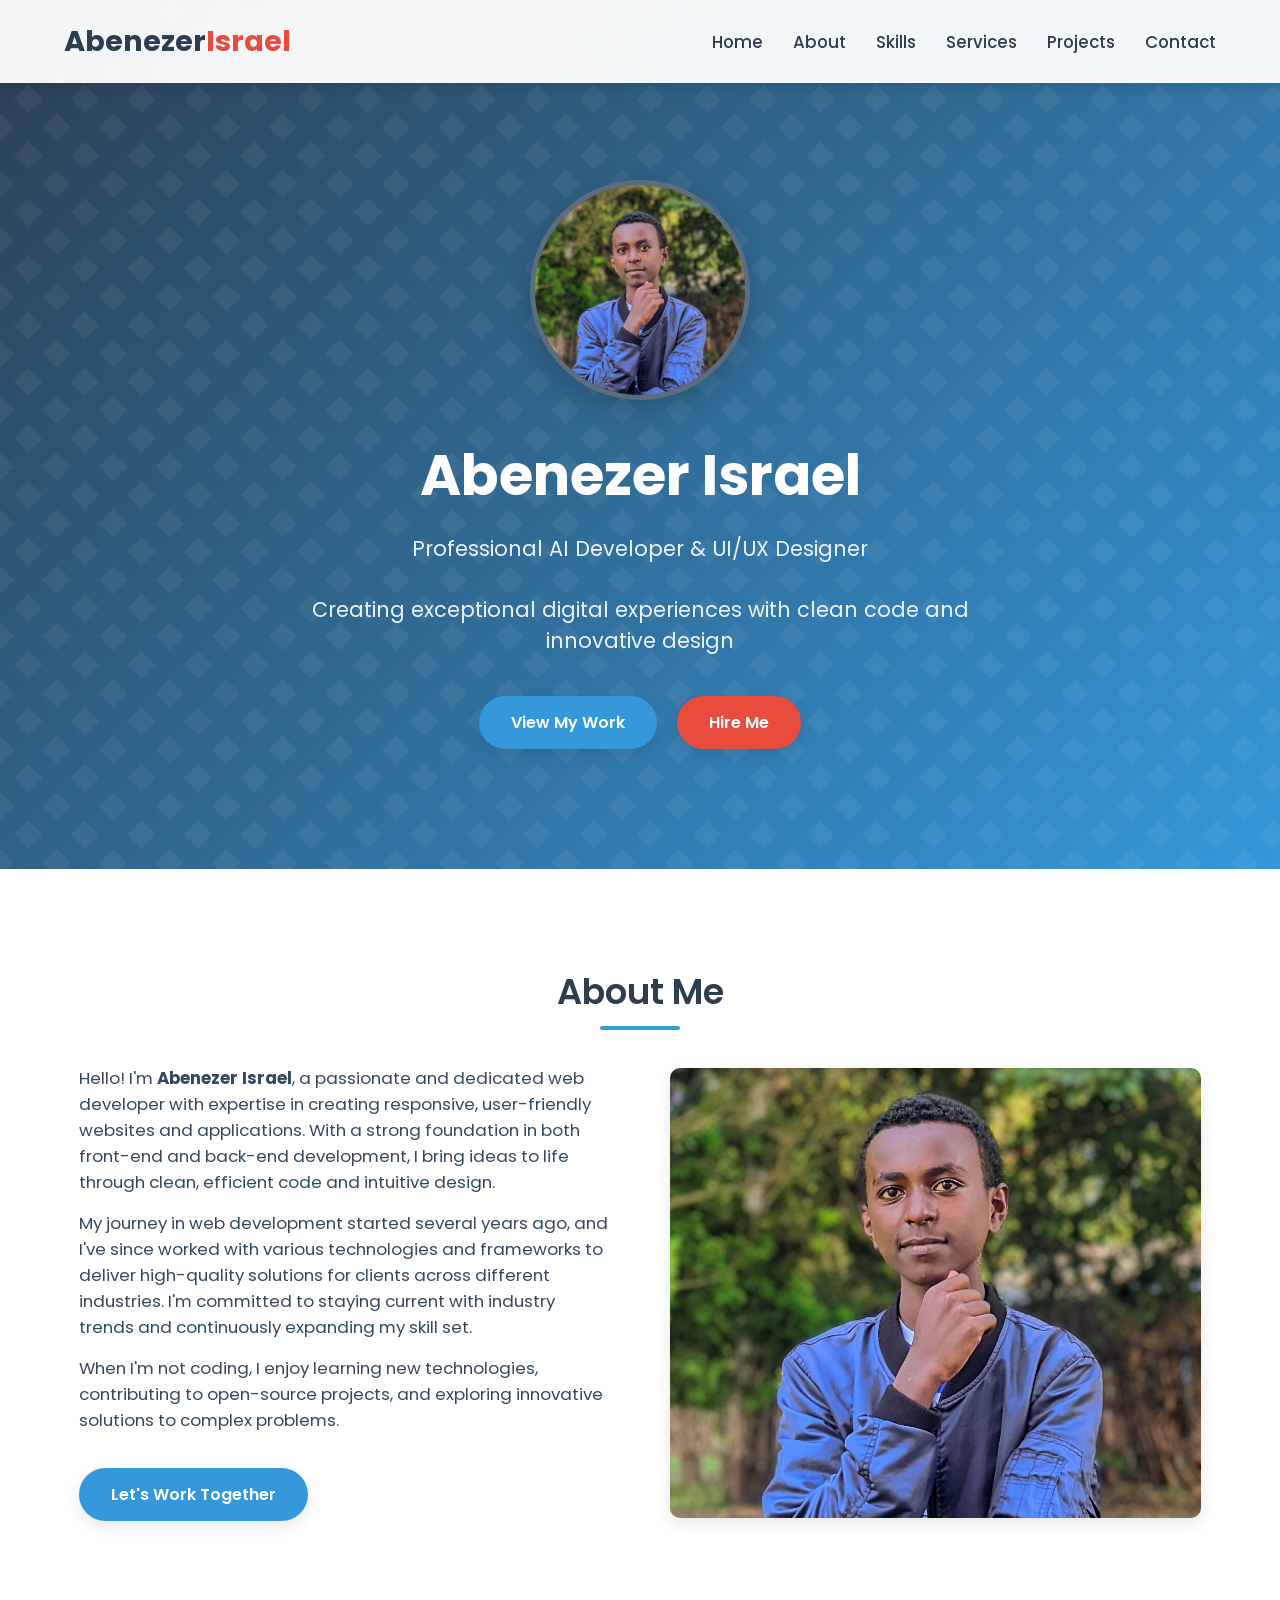
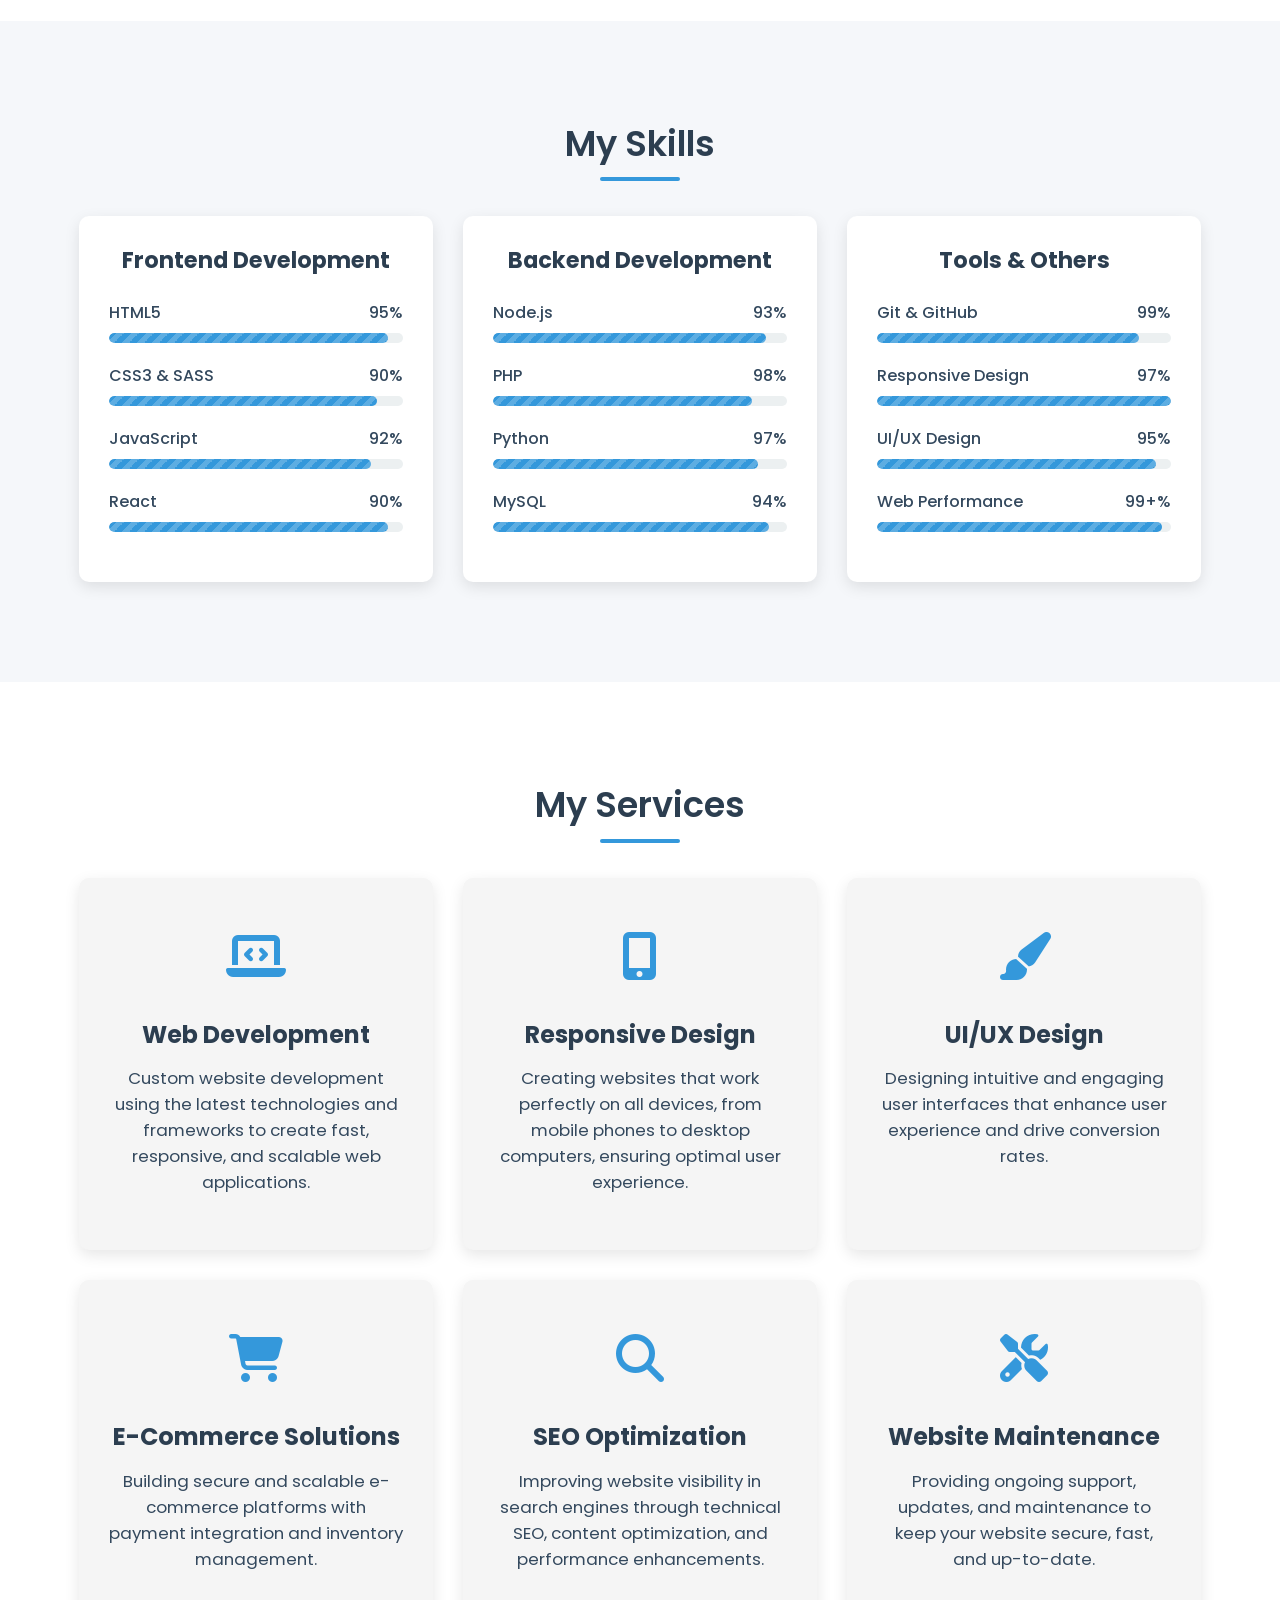
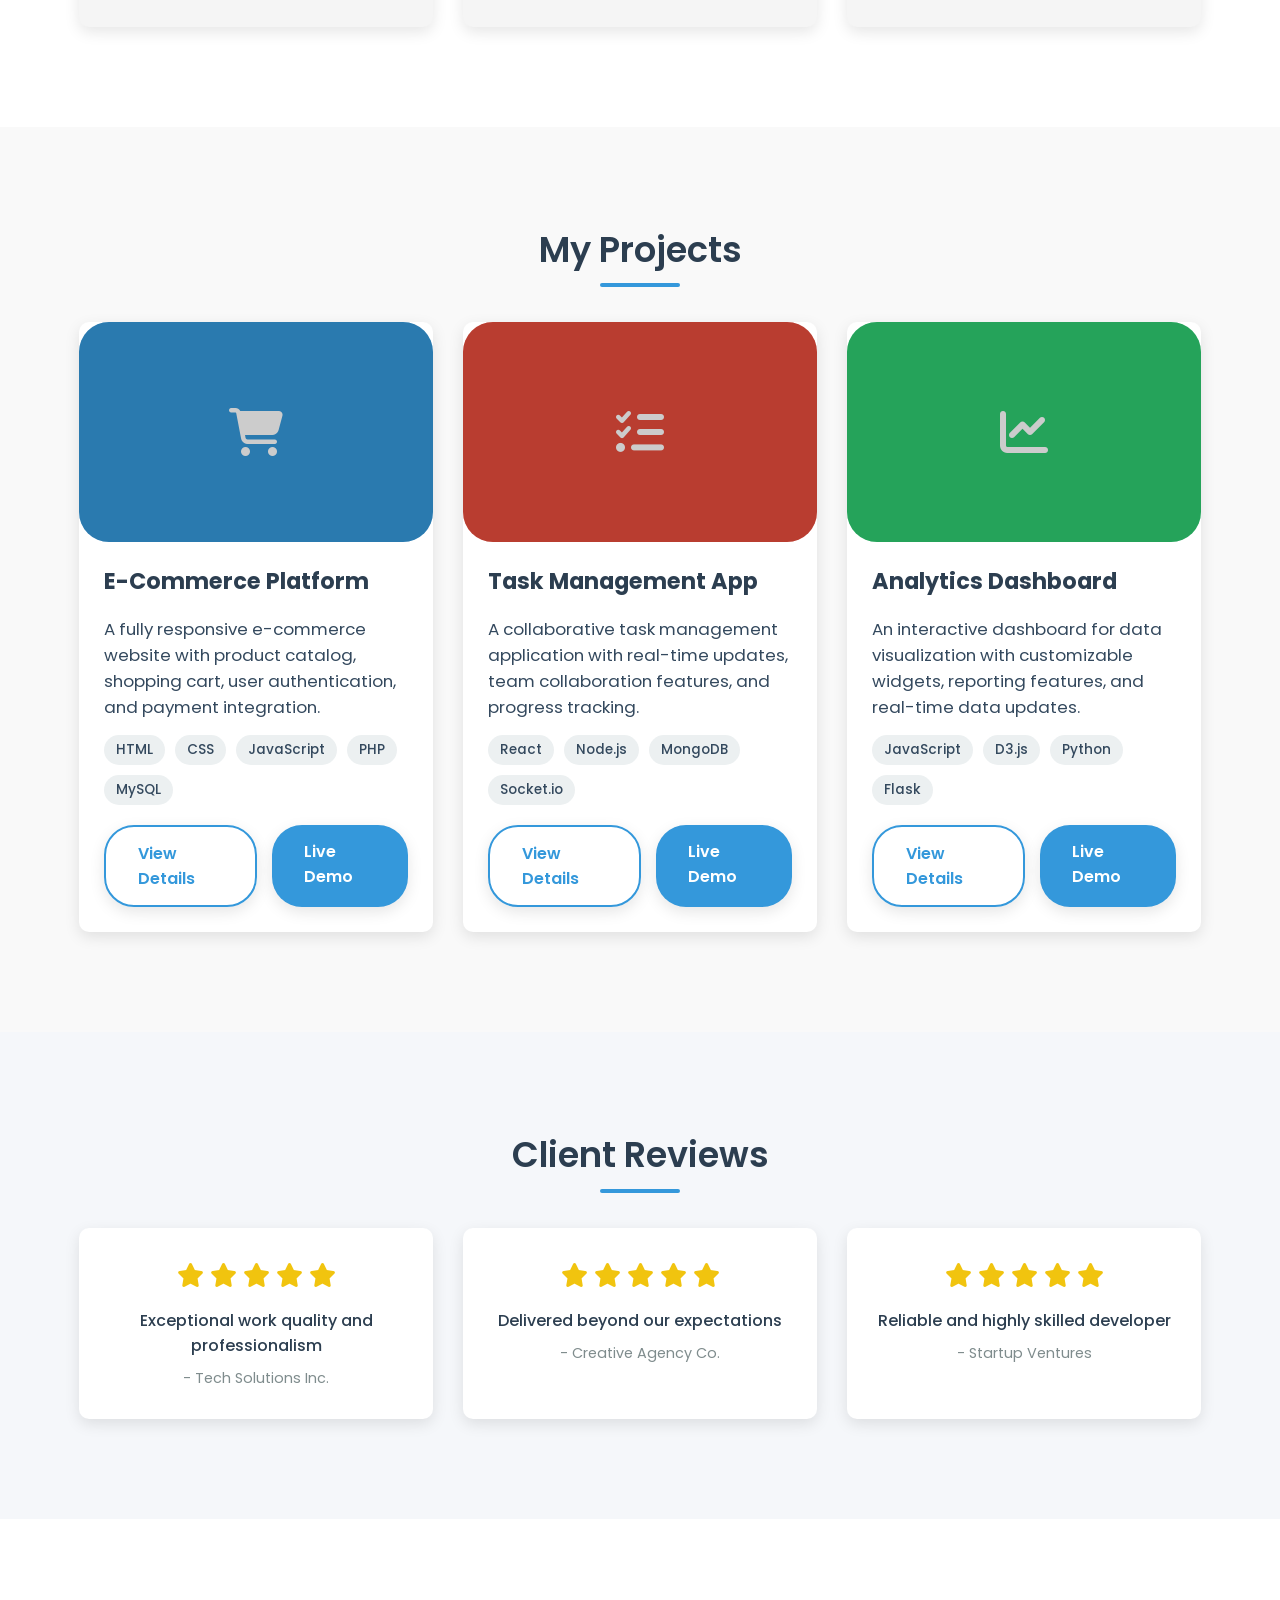
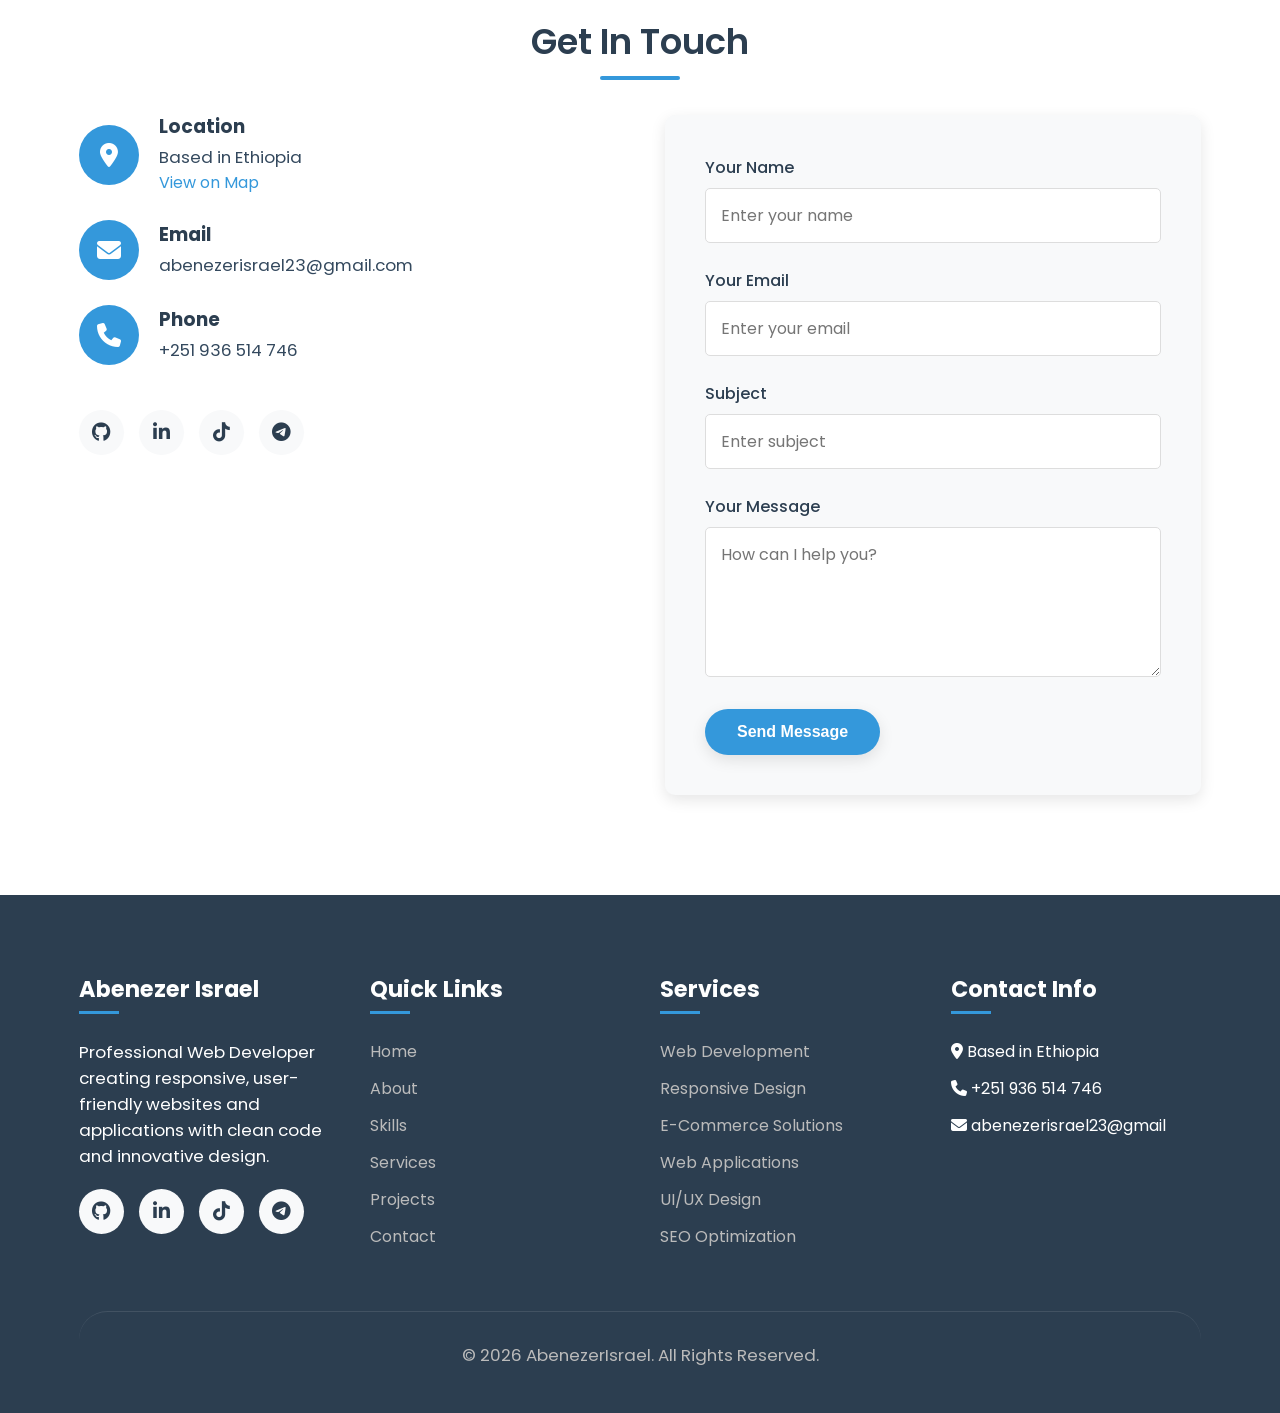
==== index.html @ 934b6dc4 "feat: add Google Search Console meta tag" ====
<!DOCTYPE html>
<html lang="en">
<head>
    <meta charset="UTF-8">
    <meta name="viewport" content="width=device-width, initial-scale=1.0">
    <meta name="description" content="Abenezer Israel is a senior Python developer, AI developer, and UI/UX designer creating modern, responsive websites and digital experiences.">
    <meta name="keywords" content="Abenezer Israel, Python Developer, AI Developer, UI/UX Designer, Web Developer, Ethiopia portfolio">
    <meta name="author" content="Abenezer Israel">
    <meta name="robots" content="index, follow">
    <meta name="theme-color" content="#0f172a">
    <link rel="canonical" href="https://portfolio-latest.vercel.app/">
    <meta property="og:title" content="Abenezer Israel | Senior Python Developer">
    <meta property="og:description" content="Professional AI Developer and UI/UX Designer crafting modern websites and digital experiences.">
    <meta property="og:type" content="website">
    <meta property="og:url" content="https://portfolio-latest.vercel.app/">
    <meta property="og:image" content="https://portfolio-latest.vercel.app/me.jpg">
    <meta name="twitter:card" content="summary_large_image">
    <meta name="twitter:title" content="Abenezer Israel | Senior Python Developer">
    <meta name="twitter:description" content="Professional AI Developer and UI/UX Designer crafting modern websites and digital experiences.">
    <meta name="twitter:image" content="https://portfolio-latest.vercel.app/me.jpg">
    <title>Abenezer Israel | Senior Python Developer</title>
    <link rel="stylesheet" href="https://cdnjs.cloudflare.com/ajax/libs/font-awesome/6.4.0/css/all.min.css">
   <meta name="google-site-verification" content="cErxIAOGnml31DFaqFMl1H42cKqNGzI6ZD8SMkyfPg0" />
    <link href="https://fonts.googleapis.com/css2?family=Poppins:wght@300;400;500;600;700&display=swap" rel="stylesheet">
    <link rel="stylesheet" href="style.css">
</head>
<body>
    <script src="java.js" defer=""></script>
    <header>
        <div class="container header-container">
            <a href="<a href="class="logo">Abenezer <span>Israel</span></a>
            <div class="menu-toggle" id="menuToggle">
                <i class="fas fa-bars"></i>
            </div>
            <nav id="mainNav">
                <ul>
                    <li><a href="#home">Home</a></li>
                    <li><a href="#about">About</a></li>
                    <li><a href="#skills">Skills</a></li>
                    <li><a href="#services">Services</a></li>
                    <li><a href="#projects">Projects</a></li>
                    <li><a href="#contact">Contact</a></li>
                </ul>
            </nav>
        </div>
    </header>

    <!-- Hero Section -->
    <section class="hero" id="home">
        <div class="container hero-content">
            <div class="hero-image">
                
                
                <img src="me.jpg" alt="Abenezer Israel">
            </div>
            <h1>Abenezer Israel</h1>
            <p>Professional AI Developer & UI/UX Designer</p>
            <p>Creating exceptional digital experiences with clean code and innovative design</p>
            <div class="hero-btns">
                <a href="#projects" class="btn" onclick="alert('Lets Take A Lock')">View My Work</a>
                <a href="#contact" class="btn btn-accent" onclick="alert('Contact Me Then')">Hire Me</a>
            </div>
        </div>
    </section>

    <!-- About Section -->
    <section class="about" id="about">
        <div class="container">
            <h2>About Me</h2>
            <div class="about-content">
                <div class="about-text">
                    <p>Hello! I'm <strong>Abenezer Israel</strong>, a passionate and dedicated web developer with expertise in creating responsive, user-friendly websites and applications. With a strong foundation in both front-end and back-end development, I bring ideas to life through clean, efficient code and intuitive design.</p>
                    <p>My journey in web development started several years ago, and I've since worked with various technologies and frameworks to deliver high-quality solutions for clients across different industries. I'm committed to staying current with industry trends and continuously expanding my skill set.</p>
                    <p>When I'm not coding, I enjoy learning new technologies, contributing to open-source projects, and exploring innovative solutions to complex problems.</p>
                    <a href="#contact" class="btn" style="margin-top: 20px;">Let's Work Together</a>
                </div>
                <div class="about-image">
                        <img src="me.jpg" alt="Abenezer Israel working">
                </div>
            </div>
           <!--  <div class="about-stats">
                <div class="stat-item">
                    <div class="stat-number">80+</div>
                    <div class="stat-text">Projects Completed</div>
                </div>
                <div class="stat-item">
                    <div class="stat-number">6+</div>
                    <div class="stat-text">Years Experience</div>
                </div>
                <div class="stat-item">
                    <div class="stat-number">70+</div>
                    <div class="stat-text">Happy Clients</div>
                </div>
            </div>
        </div> -->
    </section>

    <!-- Skills Section -->
    <section class="skills" id="skills">
        <div class="container">
            <h2>My Skills</h2>
            <div class="skills-container">
                <div class="skill-category">
                    <h3>Frontend Development</h3>
                    <div class="skill-item">
                        <div class="skill-name">
                            <span>HTML5</span>
                            <span>95%</span>
                        </div>
                        <div class="skill-bar">
                            <div class="skill-level" style="width: 95%"></div>
                        </div>
                    </div>
                    <div class="skill-item">
                        <div class="skill-name">
                            <span>CSS3 & SASS</span>
                            <span>90%</span>
                        </div>
                        <div class="skill-bar">
                            <div class="skill-level" style="width: 91%"></div>
                        </div>
                    </div>
                    <div class="skill-item">
                        <div class="skill-name">
                            <span>JavaScript</span>
                            <span>92%</span>
                        </div>
                        <div class="skill-bar">
                            <div class="skill-level" style="width: 89%"></div>
                        </div>
                    </div>
                    <div class="skill-item">
                        <div class="skill-name">
                            <span>React</span>
                            <span>90%</span>
                        </div>
                        <div class="skill-bar">
                            <div class="skill-level" style="width: 95%"></div>
                        </div>
                    </div>
                </div>
                <div class="skill-category">
                    <h3>Backend Development</h3>
                    <div class="skill-item">
                        <div class="skill-name">
                            <span>Node.js</span>
                            <span>93%</span>
                        </div>
                        <div class="skill-bar">
                            <div class="skill-level" style="width: 93%"></div>
                        </div>
                    </div>
                    <div class="skill-item">
                        <div class="skill-name">
                            <span>PHP</span>
                            <span>98%</span>
                        </div>
                        <div class="skill-bar">
                            <div class="skill-level" style="width: 88%"></div>
                        </div>
                    </div>
                    <div class="skill-item">
                        <div class="skill-name">
                            <span>Python</span>
                            <span>97%</span>
                        </div>
                        <div class="skill-bar">
                            <div class="skill-level" style="width: 90%"></div>
                        </div>
                    </div>
                    <div class="skill-item">
                        <div class="skill-name">
                            <span>MySQL</span>
                            <span>94%</span>
                        </div>
                        <div class="skill-bar">
                            <div class="skill-level" style="width: 94%"></div>
                        </div>
                    </div>
                </div>
                <div class="skill-category">
                    <h3>Tools & Others</h3>
                    <div class="skill-item">
                        <div class="skill-name">
                            <span>Git & GitHub</span>
                            <span>99%</span>
                        </div>
                        <div class="skill-bar">
                            <div class="skill-level" style="width: 89%"></div>
                        </div>
                    </div>
                    <div class="skill-item">
                        <div class="skill-name">
                            <span>Responsive Design</span>
                            <span>97%</span>
                        </div>
                        <div class="skill-bar">
                            <div class="skill-level" style="width: 100%"></div>
                        </div>
                    </div>
                    <div class="skill-item">
                        <div class="skill-name">
                            <span>UI/UX Design</span>
                            <span>95%</span>
                        </div>
                        <div class="skill-bar">
                            <div class="skill-level" style="width: 95%"></div>
                        </div>
                    </div>
                    <div class="skill-item">
                        <div class="skill-name">
                            <span>Web Performance</span>
                            <span>99+%</span>
                        </div>
                        <div class="skill-bar">
                            <div class="skill-level" style="width: 97%"></div>
                        </div>
                    </div>
                </div>
            </div>
        </div>
    </section>

    <!-- Services Section -->
    <section class="services" id="services">
        <div class="container">
            <h2>My Services</h2>
            <div class="services-grid">
                <div class="service-card">
                    <div class="service-icon">
                        <i class="fas fa-laptop-code"></i>
                    </div>
                    <h3>Web Development</h3>
                    <p>Custom website development using the latest technologies and frameworks to create fast, responsive, and scalable web applications.</p>
                </div>
                <div class="service-card">
                    <div class="service-icon">
                        <i class="fas fa-mobile-alt"></i>
                    </div>
                    <h3>Responsive Design</h3>
                    <p>Creating websites that work perfectly on all devices, from mobile phones to desktop computers, ensuring optimal user experience.</p>
                </div>
                <div class="service-card">
                    <div class="service-icon">
                        <i class="fas fa-paint-brush"></i>
                    </div>
                    <h3>UI/UX Design</h3>
                    <p>Designing intuitive and engaging user interfaces that enhance user experience and drive conversion rates.</p>
                </div>
                <div class="service-card">
                    <div class="service-icon">
                        <i class="fas fa-shopping-cart"></i>
                    </div>
                    <h3>E-Commerce Solutions</h3>
                    <p>Building secure and scalable e-commerce platforms with payment integration and inventory management.</p>
                </div>
                <div class="service-card">
                    <div class="service-icon">
                        <i class="fas fa-search"></i>
                    </div>
                    <h3>SEO Optimization</h3>
                    <p>Improving website visibility in search engines through technical SEO, content optimization, and performance enhancements.</p>
                </div>
                <div class="service-card">
                    <div class="service-icon">
                        <i class="fas fa-tools"></i>
                    </div>
                    <h3>Website Maintenance</h3>
                    <p>Providing ongoing support, updates, and maintenance to keep your website secure, fast, and up-to-date.</p>
                </div>
            </div>
        </div>
    </section>

    <!-- Projects Section -->
    <section id="projects">
        <div class="container">
            <h2>My Projects</h2>
            <div class="projects-grid">
                <div class="project-card">
                    <div class="project-image" style="background: #3498db;">
                        <i class="fas fa-shopping-cart"></i>
                    </div>
                    <div class="project-content">
                        <h3>E-Commerce Platform</h3>
                        <p>A fully responsive e-commerce website with product catalog, shopping cart, user authentication, and payment integration.</p>
                        <div class="project-tags">
                            <span class="project-tag">HTML</span>
                            <span class="project-tag">CSS</span>
                            <span class="project-tag">JavaScript</span>
                            <span class="project-tag">PHP</span>
                            <span class="project-tag">MySQL</span>
                        </div>
                        <div class="project-links">
                            <a href="#" class="btn btn-outline">View Details</a>
                            <a href="LiveDemo.html" class="btn">Live Demo</a>
                        </div>
                    </div>
                </div>
                <div class="project-card">
                    <div class="project-image" style="background: #e74c3c;">
                        <i class="fas fa-tasks"></i>
                    </div>
                    <div class="project-content">
                        <h3>Task Management App</h3>
                        <p>A collaborative task management application with real-time updates, team collaboration features, and progress tracking.</p>
                        <div class="project-tags">
                            <span class="project-tag">React</span>
                            <span class="project-tag">Node.js</span>
                            <span class="project-tag">MongoDB</span>
                            <span class="project-tag">Socket.io</span>
                        </div>
                        <div class="project-links">
                            <a href="#" class="btn btn-outline">View Details</a>
                            <a href="LiveDemo.html" class="btn">Live Demo</a>
                        </div>
                    </div>
                </div>
                <div class="project-card">
                    <div class="project-image" style="background: #2ecc71;">
                        <i class="fas fa-chart-line"></i>
                    </div>
                    <div class="project-content">
                        <h3>Analytics Dashboard</h3>
                        <p>An interactive dashboard for data visualization with customizable widgets, reporting features, and real-time data updates.</p>
                        <div class="project-tags">
                            <span class="project-tag">JavaScript</span>
                            <span class="project-tag">D3.js</span>
                            <span class="project-tag">Python</span>
                            <span class="project-tag">Flask</span>
                        </div>
                        <div class="project-links">
                            <a href="#" class="btn btn-outline">View Details</a>
                          <a href="LiveDemo.html" class="btn">Live Demo</a>
                        </div>
                    </div>
                </div>
            </div>
        </div>
    </section>

    <!-- Ratings Section -->
    <section class="ratings">
        <div class="container">
            <h2>Client Reviews</h2>
            <div class="ratings-container">
                <div class="rating-item">
                    <div class="rating-stars">
                        <i class="fas fa-star"></i>
                        <i class="fas fa-star"></i>
                        <i class="fas fa-star"></i>
                        <i class="fas fa-star"></i>
                        <i class="fas fa-star"></i>
                    </div>
                    <div class="rating-text">Exceptional work quality and professionalism</div>
                    <div class="rating-source">- Tech Solutions Inc.</div>
                </div>
                <div class="rating-item">
                    <div class="rating-stars">
                        <i class="fas fa-star"></i>
                        <i class="fas fa-star"></i>
                        <i class="fas fa-star"></i>
                        <i class="fas fa-star"></i>
                        <i class="fas fa-star"></i>
                    </div>
                    <div class="rating-text">Delivered beyond our expectations</div>
                    <div class="rating-source">- Creative Agency Co.</div>
                </div>
                <div class="rating-item">
                    <div class="rating-stars">
                        <i class="fas fa-star"></i>
                        <i class="fas fa-star"></i>
                        <i class="fas fa-star"></i>
                        <i class="fas fa-star"></i>
                        <i class="fas fa-star"></i>
                    </div>
                    <div class="rating-text">Reliable and highly skilled developer</div>
                    <div class="rating-source">- Startup Ventures</div>
                </div>
            </div>
        </div>
    </section>

    <!-- Contact Section -->
    <section class="contact" id="contact">
        <div class="container">
            <h2>Get In Touch</h2>
            <div class="contact-container">
                <div class="contact-info">
                    <div class="contact-item">
                        <div class="contact-icon">
                            <i class="fas fa-map-marker-alt"></i>
                        </div>
                        <div class="contact-details">
                            <h3>Location</h3>
                            <p>Based in Ethiopia</p>
                            <a href="https://maps.google.com/?q=6.9423222,37.8471735" target="_blank" style="color: var(--secondary); text-decoration: none;">View on Map</a>
                        </div>
                    </div>
                    <div class="contact-item">
                        <div class="contact-icon">
                            <i class="fas fa-envelope"></i>
                        </div>
                        <div class="contact-details">
                            <h3>Email</h3>
                            <p>abenezerisrael23@gmail.com</p>
                        </div>
                    </div>
                    <div class="contact-item">
                        <div class="contact-icon">
                            <i class="fas fa-phone"></i>
                        </div>
                        <div class="contact-details">
                            <h3>Phone</h3>
                            <p>+251 936 514 746</p>
                        </div>
                    </div>
                    <div class="social-links">
                        <a href="https://github.com/abenezer-israel"><i class="fab fa-github"></i></a>
                        <a href="#"><i class="fab fa-linkedin-in"></i></a>
                        <a href="abeni_65"><i class="fab fa-tiktok"></i></a>
                        <a href="@AbeniIsrael2"><i class="fab fa-telegram"></i></a>
                    </div>
                </div>
                <div class="contact-form">
                    <form id="contactForm">
                        <div class="form-group">
                            <label for="name">Your Name</label>
                            <input type="text" id="name" class="form-control" placeholder="Enter your name" required>
                        </div>
                        <div class="form-group">
                            <label for="email">Your Email</label>
                            <input type="email" id="email" class="form-control" placeholder="Enter your email" required>
                        </div>
                        <div class="form-group">
                            <label for="subject">Subject</label>
                            <input type="text" id="subject" class="form-control" placeholder="Enter subject" required>
                        </div>
                        <div class="form-group">
                            <label for="message">Your Message</label>
                            <textarea id="message" class="form-control" placeholder="How can I help you?" required></textarea>
                        </div>
                        <button type="submit" class="btn" onclick="alert ('HOW I START MY CODING')">Send Message</button>
                    </form>
                </div>
            </div>
        </div>
    </section>

    <!-- Footer -->
    <footer>
        <div class="container">
            <div class="footer-content">
                <div class="footer-column">
                    <h3>Abenezer Israel</h3>
                    <p>Professional Web Developer creating responsive, user-friendly websites and applications with clean code and innovative design.</p>
                    <div class="social-links">
                        <a href="#"><i class="fab fa-github"></i></a>
                        <a href="#"><i class="fab fa-linkedin-in"></i></a>
                        <a href="#"><i class="fab fa-tiktok"></i></a>
                        <a href="#"><i class="fab fa-telegram"></i></a>
                    </div>
                </div>
                <div class="footer-column">
                    <h3>Quick Links</h3>
                    <ul class="footer-links">
                        <li><a href="#home">Home</a></li>
                        <li><a href="#about">About</a></li>
                        <li><a href="#skills">Skills</a></li>
                        <li><a href="#services">Services</a></li>
                        <li><a href="#projects">Projects</a></li>
                        <li><a href="#contact">Contact</a></li>
                    </ul>
                </div>
                <div class="footer-column">
                    <h3>Services</h3>
                    <ul class="footer-links">
                        <li><a href="#">Web Development</a></li>
                        <li><a href="#">Responsive Design</a></li>
                        <li><a href="#">E-Commerce Solutions</a></li>
                        <li><a href="#">Web Applications</a></li>
                        <li><a href="#">UI/UX Design</a></li>
                        <li><a href="#">SEO Optimization</a></li>
                    </ul>
                </div>
                <div class="footer-column">
                    <h3>Contact Info</h3>
                    <ul class="footer-links">
                        <li><i class="fas fa-map-marker-alt"></i> Based in Ethiopia</li>
                        <li><i class="fas fa-phone"></i> +251 936 514 746</li>
                        <li><i class="fas fa-envelope"></i> abenezerisrael23@gmail</li>      </ul>
                </div>
            </div>
            <div class="copyright">
                <p>&copy; 2026 AbenezerIsrael. All Rights Reserved.</p>
            </div>
        </div>
    </footer>

 
</body>
</html>
---- style.css ----
div{
    border-radius: 30px;
}
a{
    text-decoration: none;
    color: #408cff;
}
 /* Base Styles */
        :root {
            --primary: #2c3e50;
            --secondary: #3498db;
            --accent: #e74c3c;
            --light: #ecf0f1;
            --dark: #2c3e50;
            --text: #34495e;
            --shadow: 0 5px 15px rgba(0, 0, 0, 0.1);
            --transition: all 0.3s ease;
        }

        * {
            margin: 0;
            padding: 0;
            box-sizing: border-box;
        }

        html {
            scroll-behavior: smooth;
        }

        body {
            font-family: 'Poppins', sans-serif;
            color: var(--text); Into You
            line-height: 1.6;
            background-color: #f9f9f9;
            overflow-x: hidden;
        }

        .container {
            width: 90%;
            max-width: 1200px;
            margin: 0 auto;
            padding: 0 15px;
        }

        section {
            padding: 100px 0;
        }

        h1, h2, h3, h4 {
            margin-bottom: 20px;
            line-height: 1.3;
        }

        h1 {
            font-size: 2.8rem;
            color: var(--dark);
            font-weight: 700;
        }

        h2 {
            font-size: 2.2rem;
            color: var(--primary);
            text-align: center;
            margin-bottom: 50px;
            position: relative;
            font-weight: 600;
        }

        h2:after {
            content: '';
            position: absolute;
            bottom: -15px;
            left: 50%;
            transform: translateX(-50%);
            width: 80px;
            height: 4px;
            background: var(--secondary);
            border-radius: 2px;
        }

        p {
            margin-bottom: 15px;
            font-size: 1.05rem;
        }

        .btn {
            display: inline-block;
            padding: 14px 32px;
            background: var(--secondary);
            color: white;
            border-radius: 30px;
            text-decoration: none;
            font-weight: 600;
            transition: var(--transition);
            border: none;
            cursor: pointer;
            box-shadow: var(--shadow);
            font-size: 1rem;
        }

        .btn:hover {
            transform: translateY(-5px);
            box-shadow: 0 10px 25px rgba(0, 0, 0, 0.2);
            background: #2980b9;
        }

        .btn-accent {
            background: var(--accent);
        }

        .btn-accent:hover {
            background: #c0392b;
        }

        .btn-outline {
            background: transparent;
            border: 2px solid var(--secondary);
            color: var(--secondary);
        }

        .btn-outline:hover {
            background: var(--secondary);
            color: white;
        }

        /* Header Styles */
        header {
            background: rgba(255, 255, 255, 0.95);
            box-shadow: var(--shadow);
            position: fixed;
            width: 100%;
            z-index: 1000;
            backdrop-filter: blur(10px);
        }

        .header-container {
            display: flex;
            justify-content: space-between;
            align-items: center;
            padding: 20px 0;
        }

        .logo {
            font-size: 1.8rem;
            font-weight: 700;
            color: var(--primary);
            text-decoration: none;
            display: flex;
            align-items: center;
        }

        .logo span {
            color: var(--accent);
        }

        nav ul {
            display: flex;
            list-style: none;
        }

        nav ul li {
            margin-left: 30px;
        }

        nav ul li a {
            text-decoration: none;
            color: var(--dark);
            font-weight: 500;
            transition: var(--transition);
            position: relative;
            font-size: 1.05rem;
        }

        nav ul li a:after {
            content: '';
            position: absolute;
            bottom: -5px;
            left: 0;
            width: 0;
            height: 2px;
            background: var(--secondary);
            transition: width 0.3s;
        }

        nav ul li a:hover {
            color: var(--secondary);
        }

        nav ul li a:hover:after {
            width: 100%;
        }

        .menu-toggle {
            display: none;
            font-size: 1.5rem;
            cursor: pointer;
            color: var(--primary);
        }

        /* Hero Section */
        .hero {
            padding-top: 180px;
            padding-bottom: 120px;
            background: linear-gradient(135deg, var(--primary) 0%, var(--secondary) 100%);
            color: white;
            text-align: center;
            position: relative;
            overflow: hidden;
        }

        .hero:before {
            content: '';
            position: absolute;
            top: 0;
            left: 0;
            width: 100%;
            height: 100%;
            background: url('[data-uri]');
            
        }

        .hero-content {
            position: relative;
            z-index: 1;
        }

        .hero h1 {
            font-size: 3.5rem;
            color: white;
            margin-bottom: 20px;
            font-weight: 700;
        }

        .hero p {
            font-size: 1.3rem;
            max-width: 700px;
            margin: 0 auto 30px;
            opacity: 0.9;
        }

        .hero-btns {
            display: flex;
            justify-content: center;
            gap: 20px;
            margin-top: 40px;
        }

        .hero-image {
            width: 220px;
            height: 220px;
            border-radius: 50%;
            margin: 0 auto 40px;
            overflow: hidden;
            border: 5px solid rgba(255, 255, 255, 0.2);
            background: #34495e;
            display: flex;
            align-items: center;
            justify-content: center;
            color: white;
            font-size: 5rem;
            box-shadow: 0 10px 30px rgba(0, 0, 0, 0.2);
        }

        .hero-image img {
            width: 100%;
            height: 100%;
            object-fit: cover;
        }

        /* About Section */
        .about {
            background: white;
        }

        .about-content {
            display: flex;
            align-items: center;
            gap: 60px;
        }

        .about-text {
            flex: 1;
        }

        .about-image {
            flex: 1;
            border-radius: 10px;
            overflow: hidden;
            box-shadow: var(--shadow);
            background: #ecf0f1;
            height: 450px;
            display: flex;
            align-items: center;
            justify-content: center;
            color: #bdc3c7;
            font-size: 5rem;
        }

        .about-image img {
            width: 100%;
            height: 100%;
            object-fit: cover;
        }

        .about-stats {
            display: grid;
            grid-template-columns: repeat(3, 1fr);
            gap: 30px;
            margin-top: 50px;
        }

        .stat-item {
            text-align: center;
            padding: 30px 20px;
            background: #f8f9fa;
            border-radius: 10px;
            transition: var(--transition);
        }

        .stat-item:hover {
            transform: translateY(-10px);
            box-shadow: var(--shadow);
        }

        .stat-number {
            font-size: 2.5rem;
            font-weight: 700;
            color: var(--secondary);
            margin-bottom: 10px;
        }

        .stat-text {
            font-weight: 500;
            color: var(--dark);
        }

        /* Skills Section */
        .skills {
            background: #f5f7fa;
        }

        .skills-container {
            display: grid;
            grid-template-columns: repeat(auto-fit, minmax(320px, 1fr));
            gap: 30px;
        }

        .skill-category {
            background: white;
            border-radius: 10px;
            padding: 30px;
            box-shadow: var(--shadow);
            transition: var(--transition);
        }

        .skill-category:hover {
            transform: translateY(-5px);
        }

        .skill-category h3 {
            color: var(--primary);
            margin-bottom: 25px;
            text-align: center;
            font-size: 1.4rem;
        }

        .skill-item {
            margin-bottom: 20px;
        }

        .skill-name {
            display: flex;
            justify-content: space-between;
            margin-bottom: 8px;
            font-weight: 500;
        }

        .skill-bar {
            height: 10px;
            background: #ecf0f1;
            border-radius: 5px;
            overflow: hidden;
        }

        .skill-level {
            height: 100%;
            background: var(--secondary);
            border-radius: 5px;
            position: relative;
            transition: width 1s ease-in-out;
        }

        .skill-level:after {
            content: '';
            position: absolute;
            top: 0;
            left: 0;
            bottom: 0;
            right: 0;
            background-image: linear-gradient(
                -45deg, 
                rgba(255,255,255,0.2) 25%, 
                transparent 25%, 
                transparent 50%, 
                rgba(255,255,255,0.2) 50%, 
                rgba(255,255,255,0.2) 75%, 
                transparent 75%, 
                transparent
            );
            z-index: 1;
            background-size: 15px 15px;
            animation: move 2s linear infinite;
        }

        @keyframes move {
            0% {
                background-position: 0 0;
            }
            100% {
                background-position: 15px 15px;
            }
        }

        /* Services Section */
        .services {
            background: white;
        }

        .services-grid {
            display: grid;
            grid-template-columns: repeat(auto-fit, minmax(300px, 1fr));
            gap: 30px;
        }

        .service-card {
            background: whitesmoke;
            border-radius: 10px;
            padding: 40px 30px;
            text-align: center;
            box-shadow: var(--shadow);
            transition: var(--transition);
            border-top: 4px solid transparent;
        }

        .service-card:hover {
            transform: translateY(-10px);
            border-top: 4px solid var(--secondary);
        }

        .service-icon {
            font-size: 3rem;
            color: var(--secondary);
            margin-bottom: 25px;
        }

        .service-card h3 {
            font-size: 1.5rem;
            margin-bottom: 15px;
            color: var(--primary);
        }

        /* Projects Section */
        .projects-grid {
            display: grid;
            grid-template-columns: repeat(auto-fit, minmax(320px, 1fr));
            gap: 30px;
        }

        .project-card {
            background: white;
            border-radius: 10px;
            overflow: hidden;
            box-shadow: var(--shadow);
            transition: var(--transition);
        }

        .project-card:hover {
            transform: translateY(-10px);
        }

        .project-image {
            height: 220px;
            background: #3498db;
            display: flex;
            align-items: center;
            justify-content: center;
            color: white;
            font-size: 3rem;
            position: relative;
            overflow: hidden;
        }

        .project-image:after {
            content: '';
            position: absolute;
            top: 0;
            left: 0;
            width: 100%;
            height: 100%;
            background: rgba(0,0,0,0.2);
        }

        .project-content {
            padding: 25px;
        }

        .project-content h3 {
            color: var(--primary);
            font-size: 1.4rem;
        }

        .project-tags {
            display: flex;
            flex-wrap: wrap;
            gap: 10px;
            margin: 15px 0;
        }

        .project-tag {
            background: #ecf0f1;
            color: var(--text);
            padding: 5px 12px;
            border-radius: 20px;
            font-size: 0.85rem;
            font-weight: 500;
        }

        .project-links {
            display: flex;
            gap: 15px;
            margin-top: 20px;
        }

        /* Testimonials Section */
        .testimonials {
            background: #f5f7fa;
        }

        .testimonials-container {
            max-width: 800px;
            margin: 0 auto;
            position: relative;
        }

        .testimonial {
            background: white;
            padding: 40px;
            border-radius: 10px;
            box-shadow: var(--shadow);
            text-align: center;
            margin: 20px;
        }

        .testimonial-content {
            font-style: italic;
            margin-bottom: 25px;
            font-size: 1.1rem;
            position: relative;
        }

        .testimonial-content:before, .testimonial-content:after {
            content: '"';
            font-size: 3rem;
            color: var(--secondary);
            opacity: 0.3;
            position: absolute;
        }

        .testimonial-content:before {
            top: -20px;
            left: -10px;
        }

        .testimonial-content:after {
            bottom: -40px;
            right: -10px;
        }

        .testimonial-author {
            display: flex;
            align-items: center;
            justify-content: center;
            gap: 15px;
        }

        .author-avatar {
            width: 60px;
            height: 60px;
            border-radius: 50%;
            overflow: hidden;
            background: #ecf0f1;
            display: flex;
            align-items: center;
            justify-content: center;
            color: #bdc3c7;
            font-size: 1.5rem;
        }

        .author-info h4 {
            margin-bottom: 5px;
            color: var(--primary);
        }

        .author-info p {
            margin: 0;
            color: #7f8c8d;
            font-size: 0.9rem;
        }

        /* Contact Section */
        .contact {
            background: white;
        }

        .contact-container {
            display: grid;
            grid-template-columns: repeat(auto-fit, minmax(300px, 1fr));
            gap: 50px;
        }

        .contact-info {
            display: flex;
            flex-direction: column;
            gap: 25px;
        }

        .contact-item {
            display: flex;
            align-items: center;
            gap: 20px;
        }

        .contact-icon {
            width: 60px;
            height: 60px;
            background: var(--secondary);
            border-radius: 50%;
            display: flex;
            align-items: center;
            justify-content: center;
            color: white;
            font-size: 1.5rem;
            flex-shrink: 0;
        }

        .contact-details h3 {
            margin-bottom: 5px;
            color: var(--primary);
        }

        .contact-details p {
            margin: 0;
            color: var(--text);
        }

        .social-links {
            display: flex;
            gap: 15px;
            margin-top: 20px;
        }

        .social-links a {
            display: flex;
            align-items: center;
            justify-content: center;
            width: 45px;
            height: 45px;
            background: #f8f9fa;
            border-radius: 50%;
            color: var(--primary);
            text-decoration: none;
            transition: var(--transition);
            font-size: 1.2rem;
        }

        .social-links a:hover {
            background: var(--secondary);
            color: white;
            transform: translateY(-5px);
        }

        .contact-form {
            background: #f8f9fa;
            padding: 40px;
            border-radius: 10px;
            box-shadow: var(--shadow);
        }

        .form-group {
            margin-bottom: 25px;
        }

        .form-group label {
            display: block;
            margin-bottom: 8px;
            font-weight: 500;
            color: var(--dark);
        }

        .form-control {
            width: 100%;
            padding: 14px 15px;
            border: 1px solid #ddd;
            border-radius: 5px;
            font-size: 1rem;
            transition: var(--transition);
            font-family: 'Poppins', sans-serif;
        }

        .form-control:focus {
            border-color: var(--secondary);
            outline: none;
            box-shadow: 0 0 0 3px rgba(52, 152, 219, 0.2);
        }

        textarea.form-control {
            min-height: 150px;
            resize: vertical;
        }

        /* Footer */
        footer {
            background: var(--dark);
            color: white;
            padding: 80px 0 30px;
        }

        .footer-content {
            display: grid;
            grid-template-columns: repeat(auto-fit, minmax(250px, 1fr));
            gap: 40px;
            margin-bottom: 50px;
        }

        .footer-column h3 {
            color: white;
            margin-bottom: 25px;
            font-size: 1.4rem;
            position: relative;
            padding-bottom: 10px;
        }

        .footer-column h3:after {
            content: '';
            position: absolute;
            bottom: 0;
            left: 0;
            width: 40px;
            height: 3px;
            background: var(--secondary);
        }

        .footer-links {
            list-style: none;
        }

        .footer-links li {
            margin-bottom: 12px;
        }

        .footer-links a {
            color: #bbb;
            text-decoration: none;
            transition: var(--transition);
        }

        .footer-links a:hover {
            color: var(--secondary);
            padding-left: 5px;
        }

        .copyright {
            text-align: center;
            padding-top: 30px;
            border-top: 1px solid rgba(255, 255, 255, 0.1);
            font-size: 0.95rem;
            color: #bbb;
        }

        /* Rating Section */
        .ratings {
            background: #f5f7fa;
            text-align: center;
        }

        .ratings-container {
            display: grid;
            grid-template-columns: repeat(auto-fit, minmax(250px, 1fr));
            gap: 30px;
            margin-top: 50px;
        }

        .rating-item {
            background: white;
            padding: 30px;
            border-radius: 10px;
            box-shadow: var(--shadow);
            transition: var(--transition);
        }

        .rating-item:hover {
            transform: translateY(-10px);
        }

        .rating-stars {
            color: #f1c40f;
            font-size: 1.5rem;
            margin-bottom: 15px;
        }

        .rating-text {
            font-weight: 500;
            color: var(--primary);
            margin-bottom: 10px;
        }

        .rating-source {
            color: #7f8c8d;
            font-size: 0.9rem;
        }

        /* Responsive Styles */
        @media (max-width: 992px) {
            h1 {
                font-size: 2.4rem;
            }
            
            h2 {
                font-size: 1.9rem;
            }
            
            .hero h1 {
                font-size: 2.8rem;
            }
            
            .about-content {
                flex-direction: column;
            }
            
            .about-text, .about-image {
                flex: none;
                width: 100%;
            }
            
            .about-stats {
                grid-template-columns: repeat(2, 1fr);
            }
        }

        @media (max-width: 768px) {
            .menu-toggle {
                display: block;
            }
            
            nav {
                position: absolute;
                top: 100%;
                left: 0;
                width: 100%;
                background: white;
                box-shadow: var(--shadow);
                display: none;
                padding: 20px 0;
            }
            
            nav.active {
                display: block;
            }
            
            nav ul {
                flex-direction: column;
            }
            
            nav ul li {
                margin: 0;
                text-align: center;
            }
            
            nav ul li a {
                display: block;
                padding: 12px 0;
            }
            
            .hero-btns {
                flex-direction: column;
                align-items: center;
                gap: 15px;
            }
            
            .hero-btns .btn {
                width: 80%;
            }
            
            .about-stats {
                grid-template-columns: 1fr;
            }
        }

        @media (max-width: 576px) {
            section {
                padding: 80px 0;
            }
            
            h1 {
                font-size: 2rem;
            }
            
            h2 {
                font-size: 1.6rem;
            }
            
            .hero h1 {
                font-size: 2.2rem;
            }
            
            .hero p {
                font-size: 1.1rem;
            }
            
            .contact-form {
                padding: 25px 20px;
            }
            
            .hero-image {
                width: 180px;
                height: 180px;
            }
        }
   .loader-area {
    width: 100%;
    height: 100vh;
    display: ;
    place-items: center;
}

.loader {
    width: 90px;
    height: 90px;
    border: 9px solid #197;
    border-radius: 90%;
    border-bottom-color: transparent;
    border-top-color: transparent;
    animation: rot 0.9s linear infinite;
    border-bottom-style: dotted;
    border-top-right-radius: 50px;
    
    
    
    
    
    
}

@keyframes rot {
    100% {
        transform: rotate(360deg);
    }
}
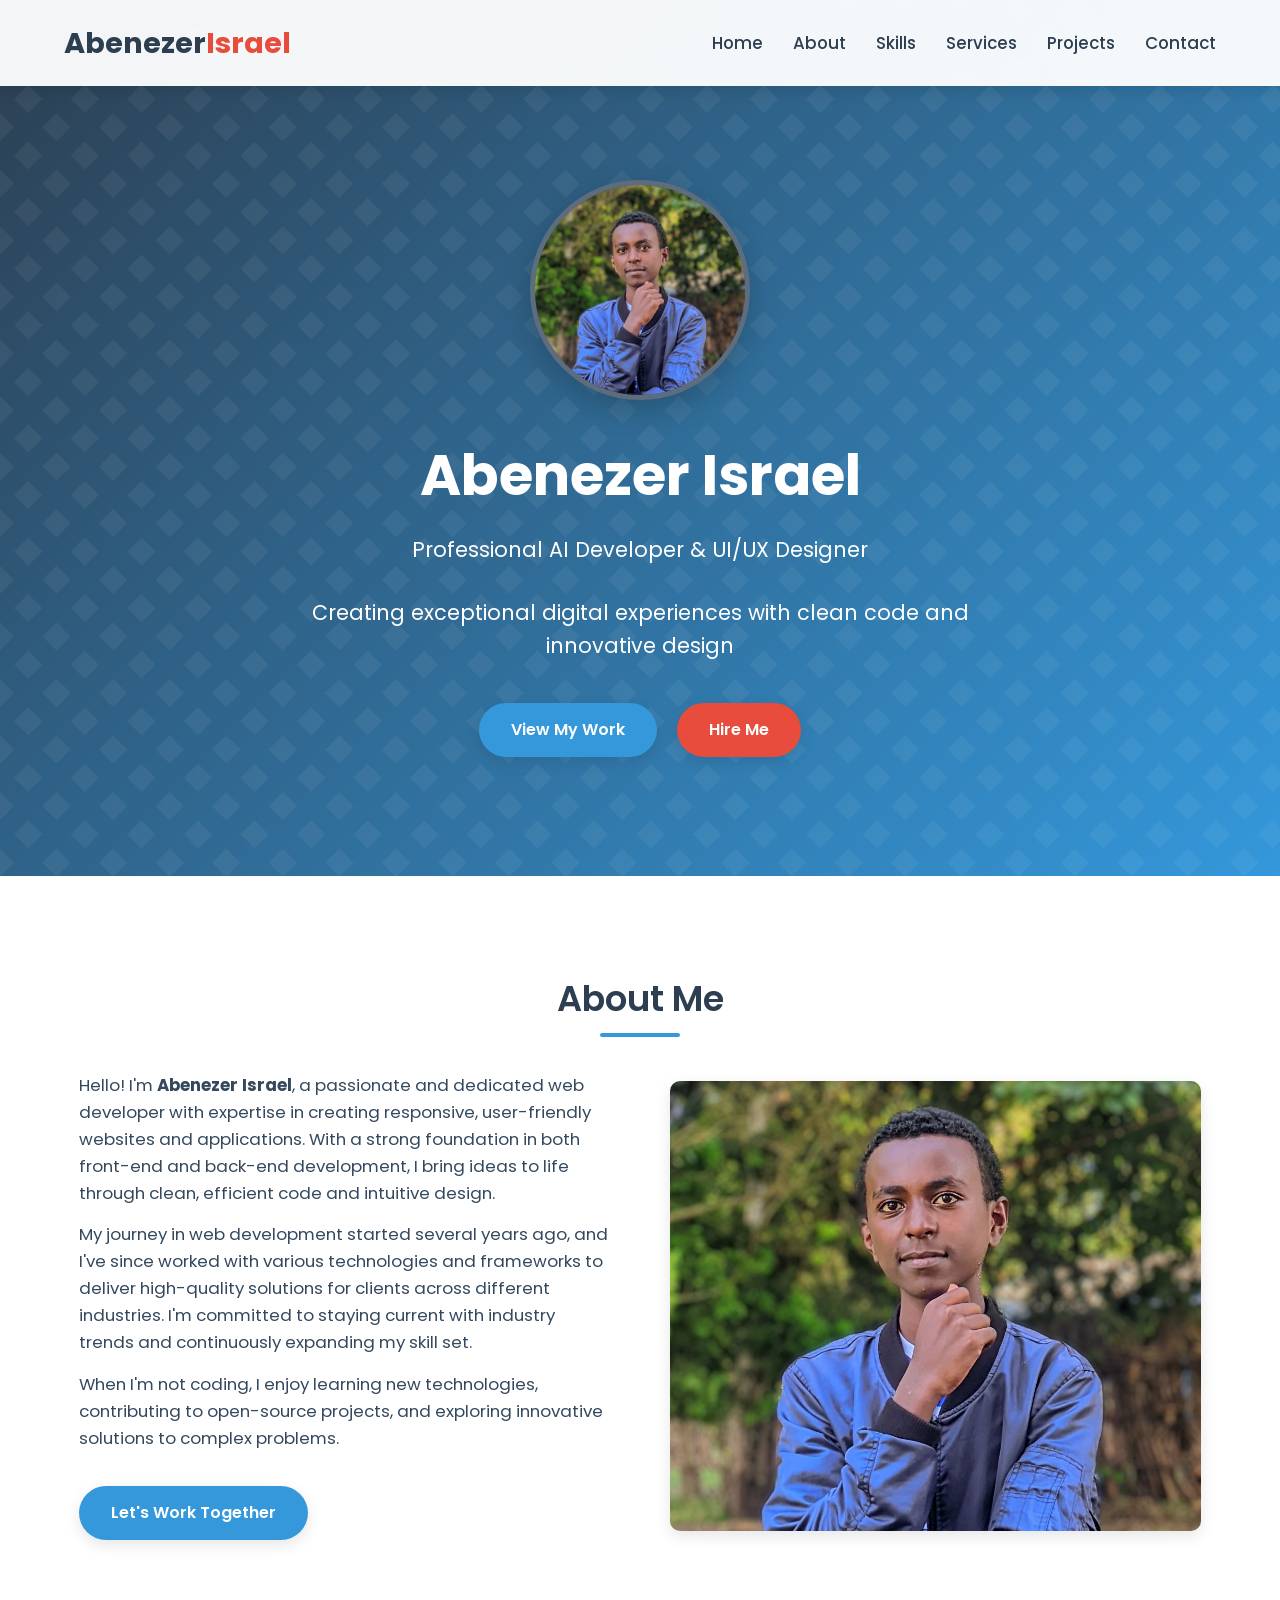
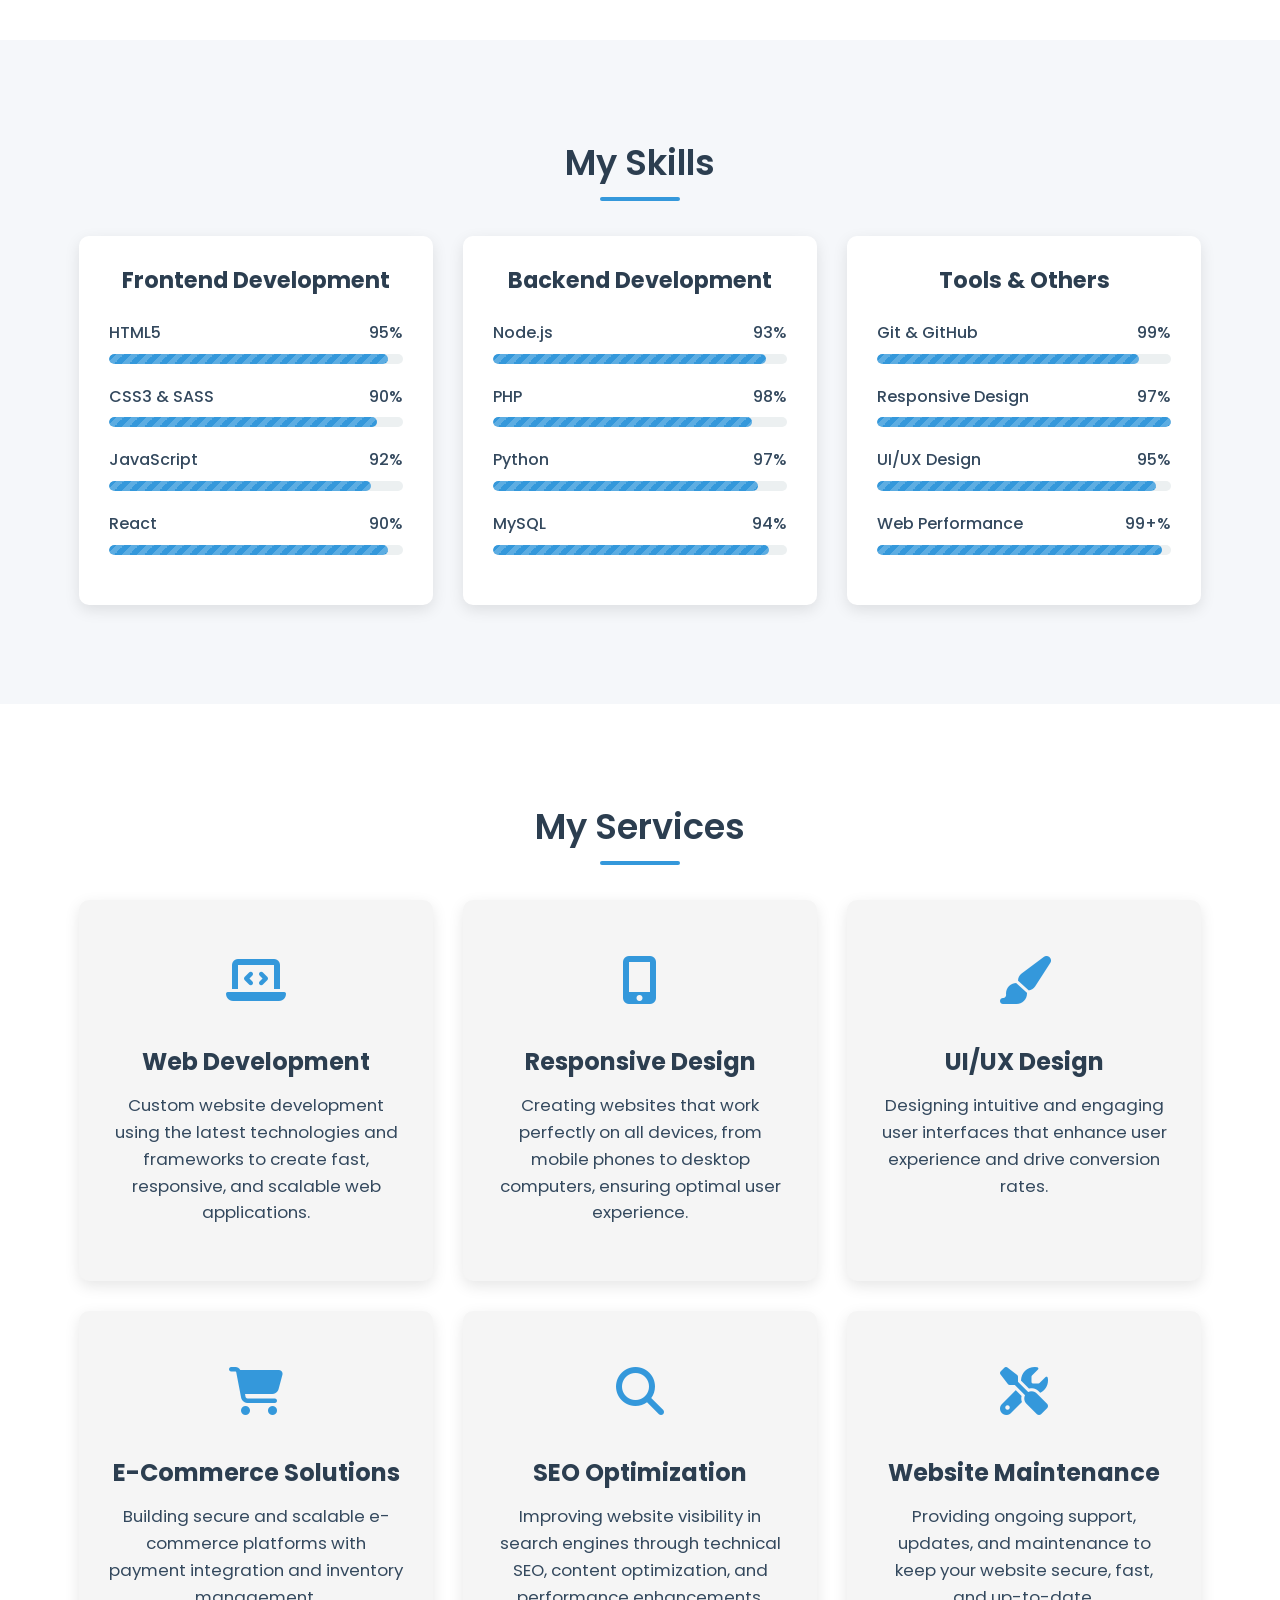
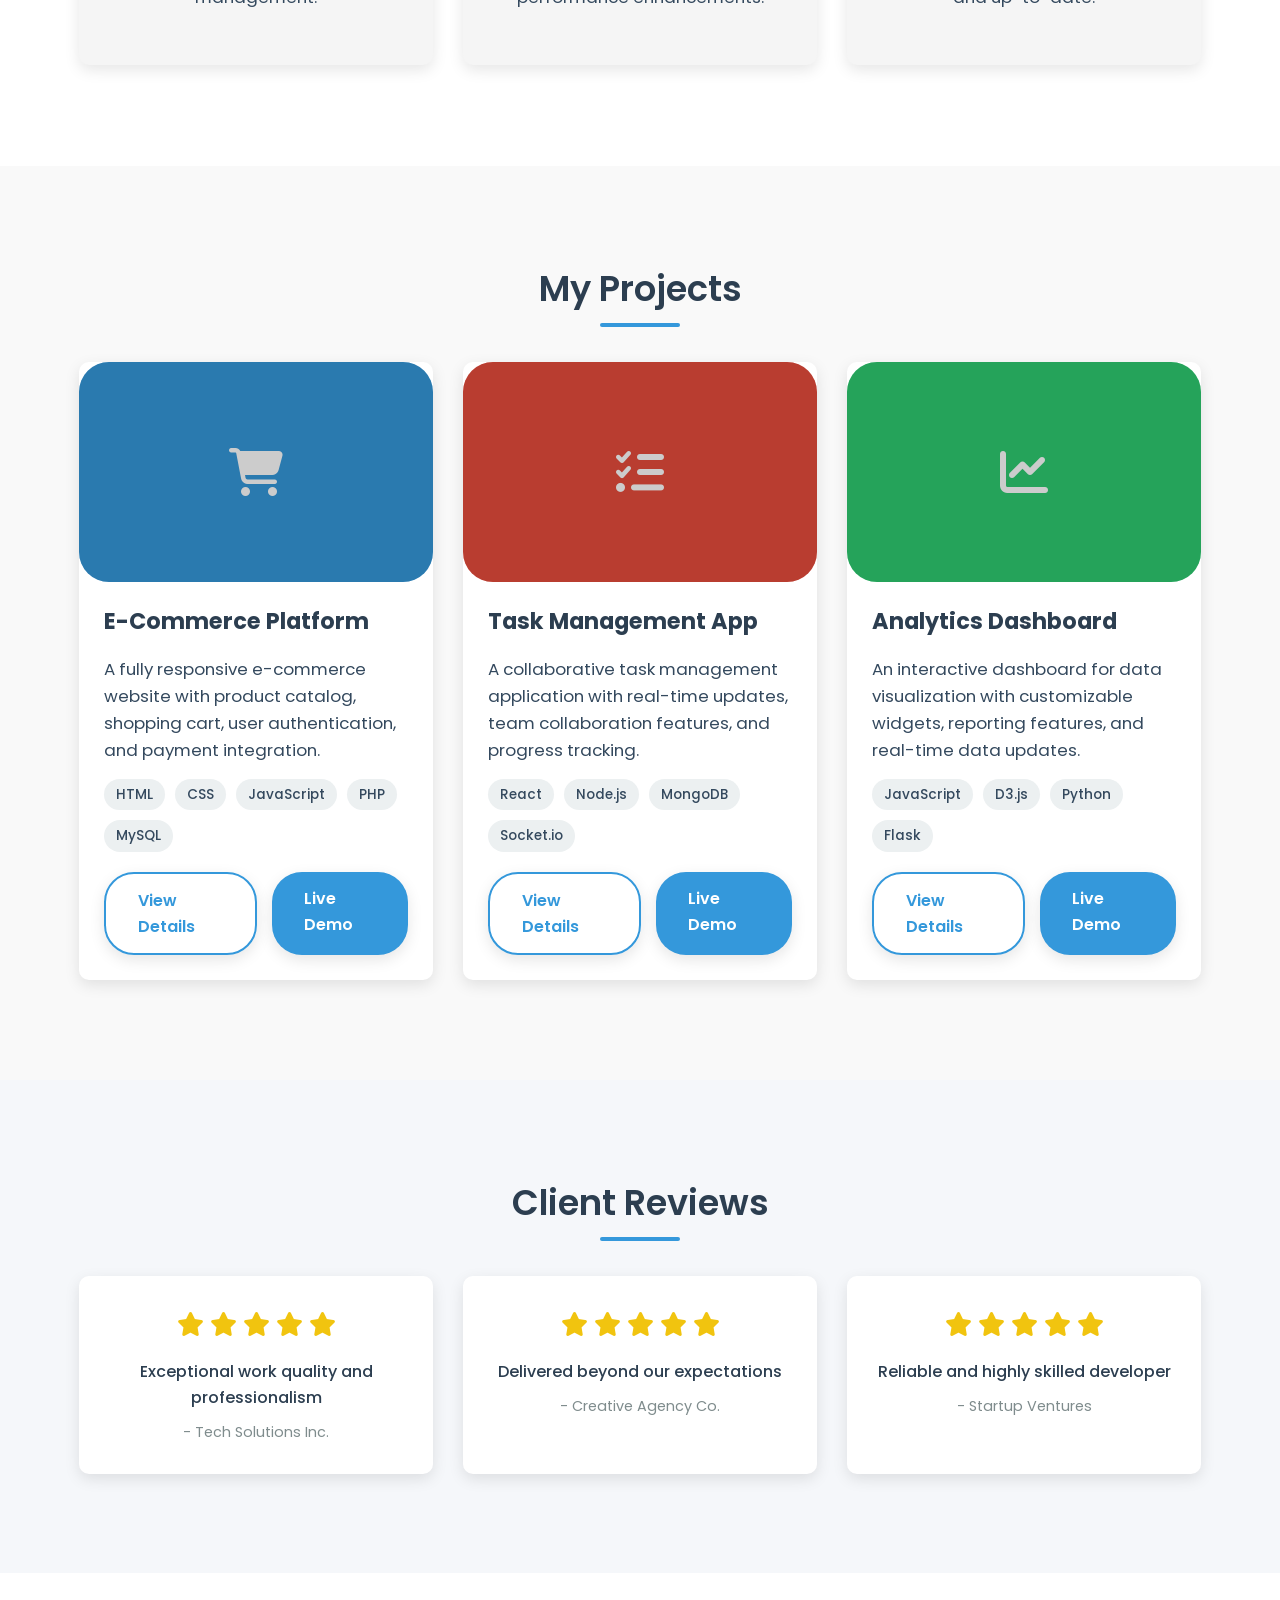
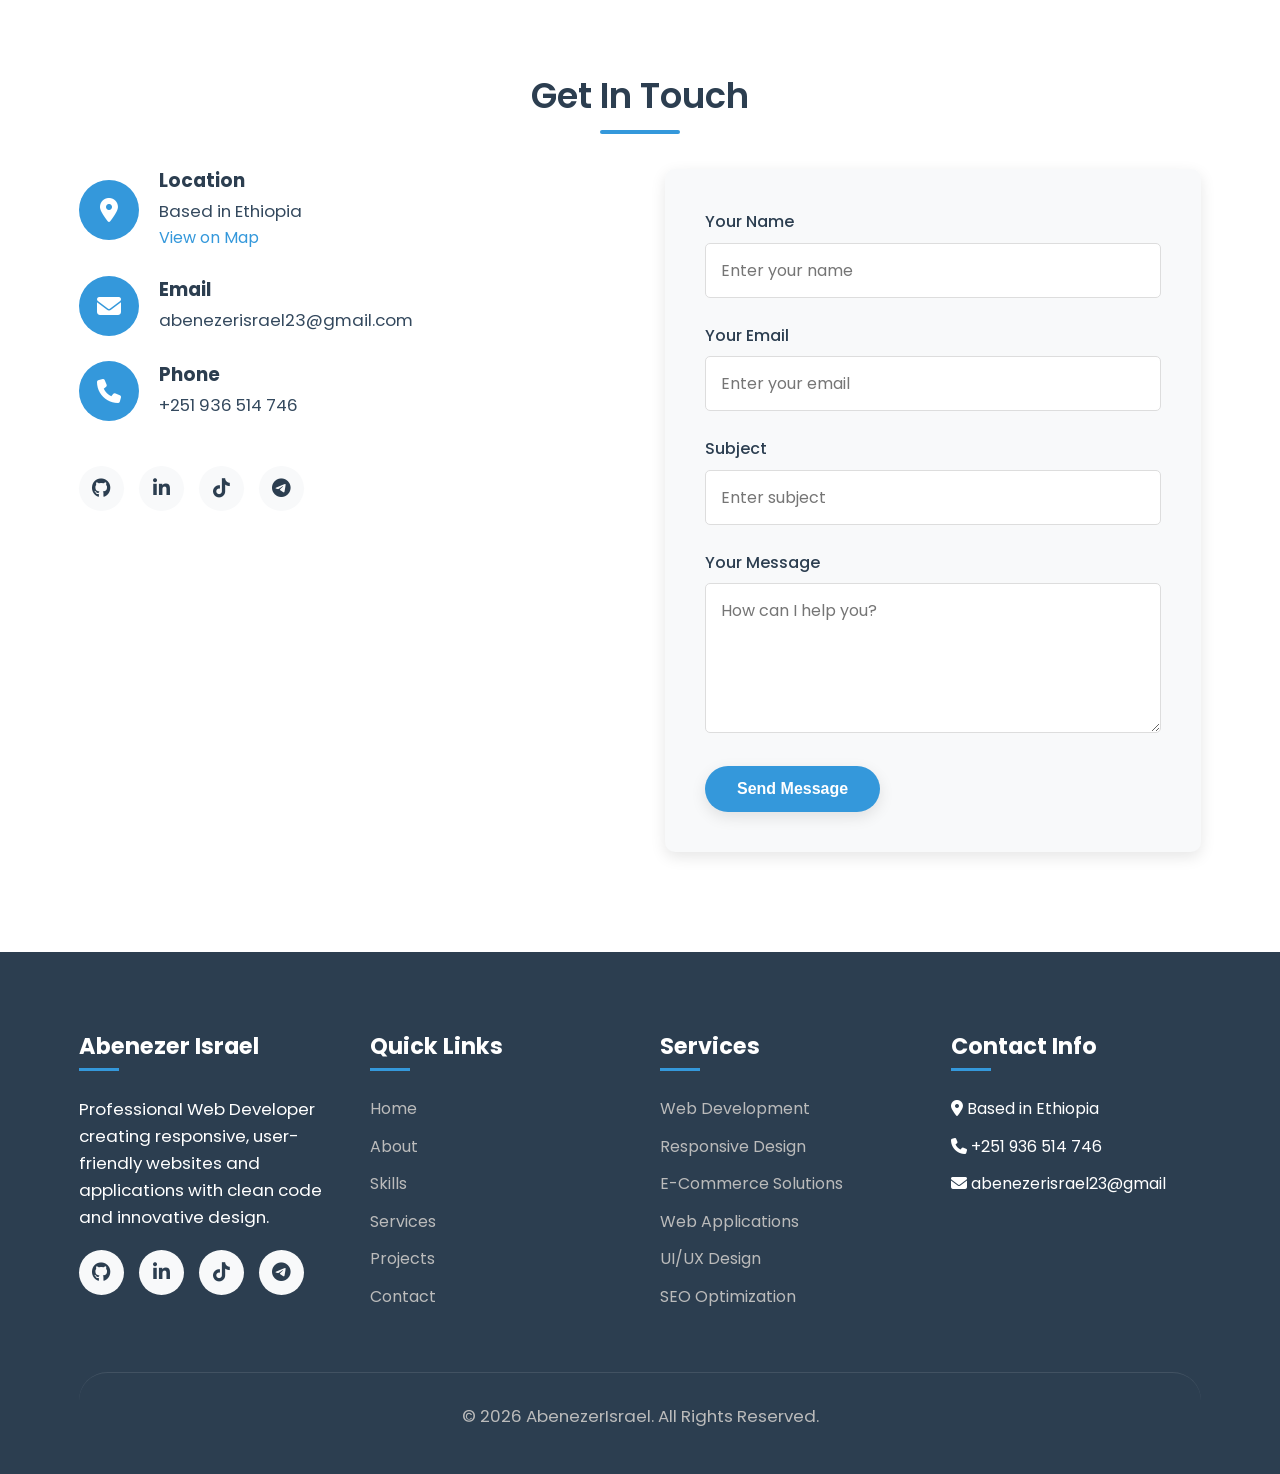
==== commit ca1408c0: "feat:scroll animation for better user experience" ====
--- a/index.html
+++ b/index.html
@@ -28,7 +28,7 @@
     <script src="java.js" defer=""></script>
     <header>
         <div class="container header-container">
-            <a href="<a href="class="logo">Abenezer <span>Israel</span></a>
+            <a href="#home" class="logo">Abenezer <span>Israel</span></a>
             <div class="menu-toggle" id="menuToggle">
                 <i class="fas fa-bars"></i>
             </div>
--- a/style.css
+++ b/style.css
@@ -29,7 +29,7 @@
 
         body {
             font-family: 'Poppins', sans-serif;
-            color: var(--text); Into You
+            color: var(--text);
             line-height: 1.6;
             background-color: #f9f9f9;
             overflow-x: hidden;
@@ -44,6 +44,28 @@
 
         section {
             padding: 100px 0;
+        }
+
+        .reveal {
+            opacity: 0;
+            transform: translateY(40px) scale(0.98);
+            filter: blur(14px);
+            transition: opacity 0.9s cubic-bezier(0.22, 1, 0.36, 1), transform 0.9s cubic-bezier(0.22, 1, 0.36, 1), filter 0.9s ease;
+            will-change: opacity, transform, filter;
+        }
+
+        .reveal.reveal-left {
+            transform: translateX(-40px) scale(0.98);
+        }
+
+        .reveal.reveal-right {
+            transform: translateX(40px) scale(0.98);
+        }
+
+        .reveal.active {
+            opacity: 1;
+            transform: translate(0, 0) scale(1);
+            filter: blur(0);
         }
 
         h1, h2, h3, h4 {
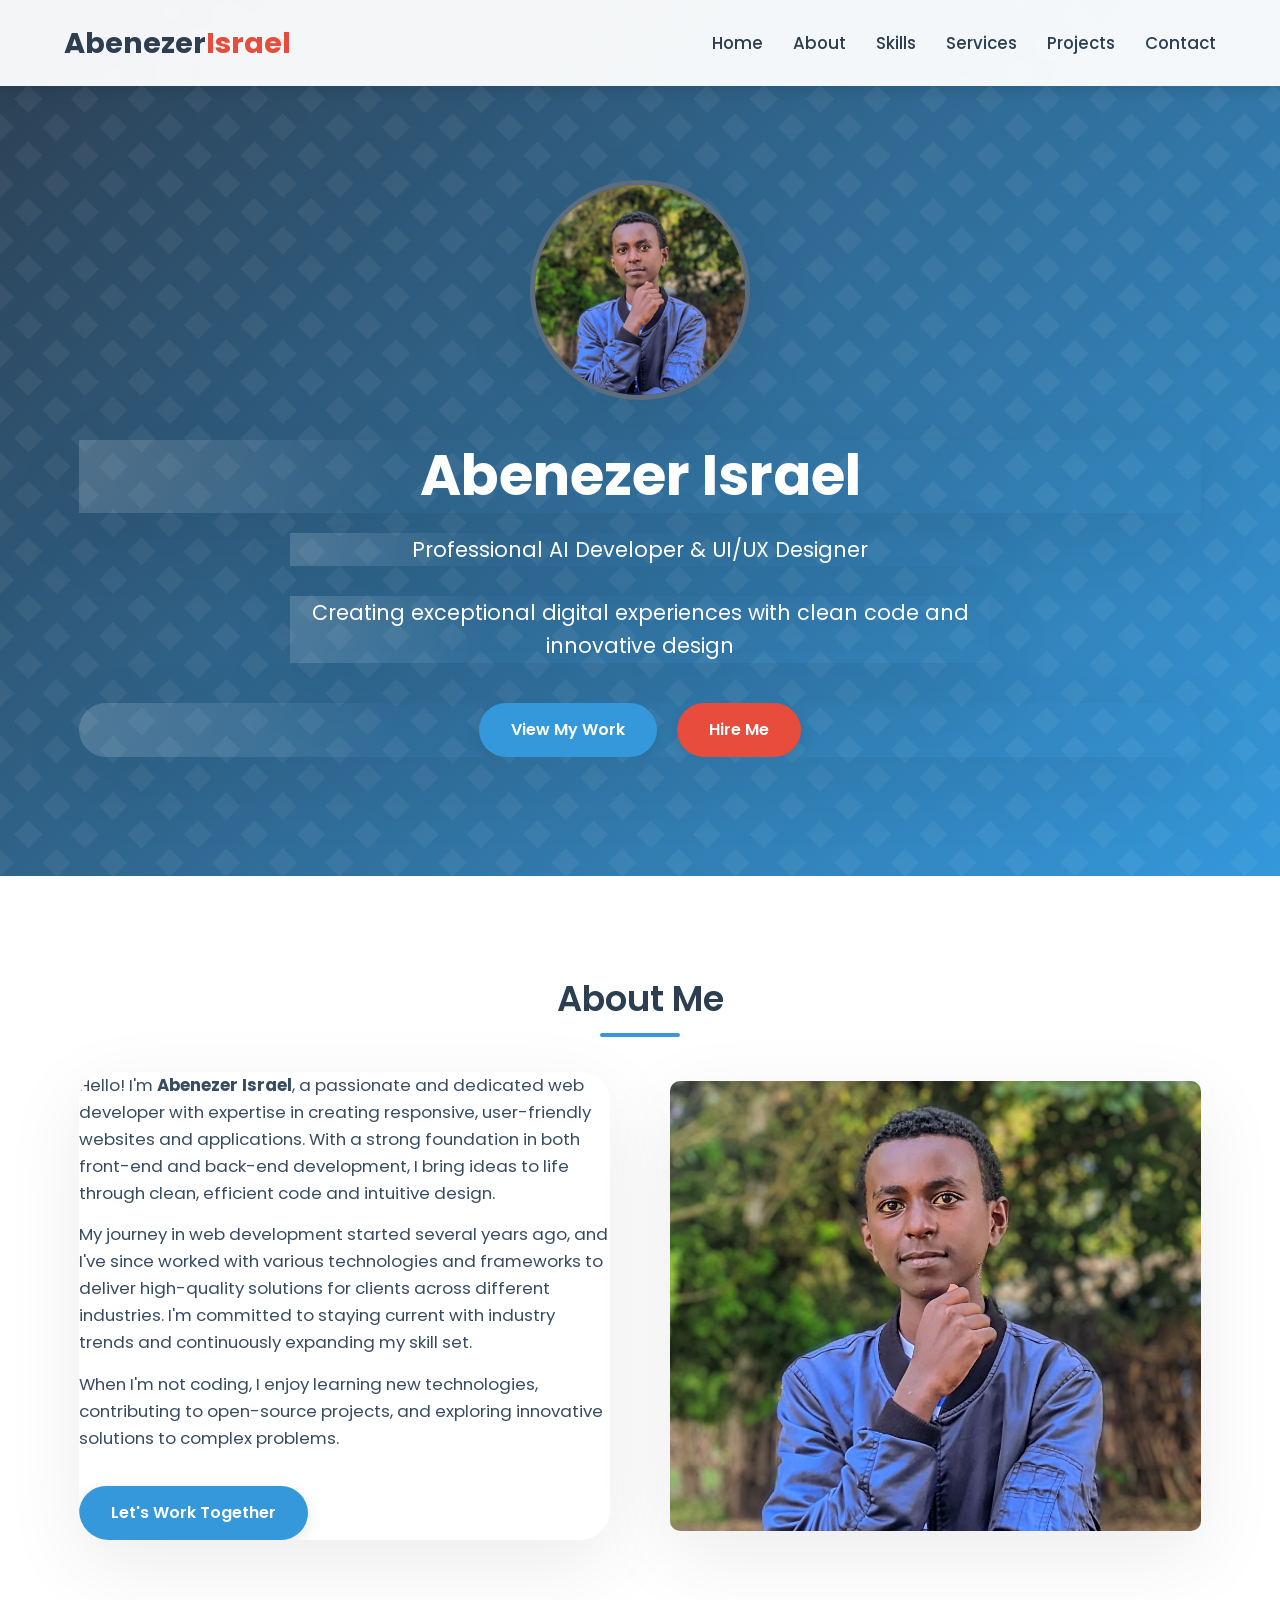
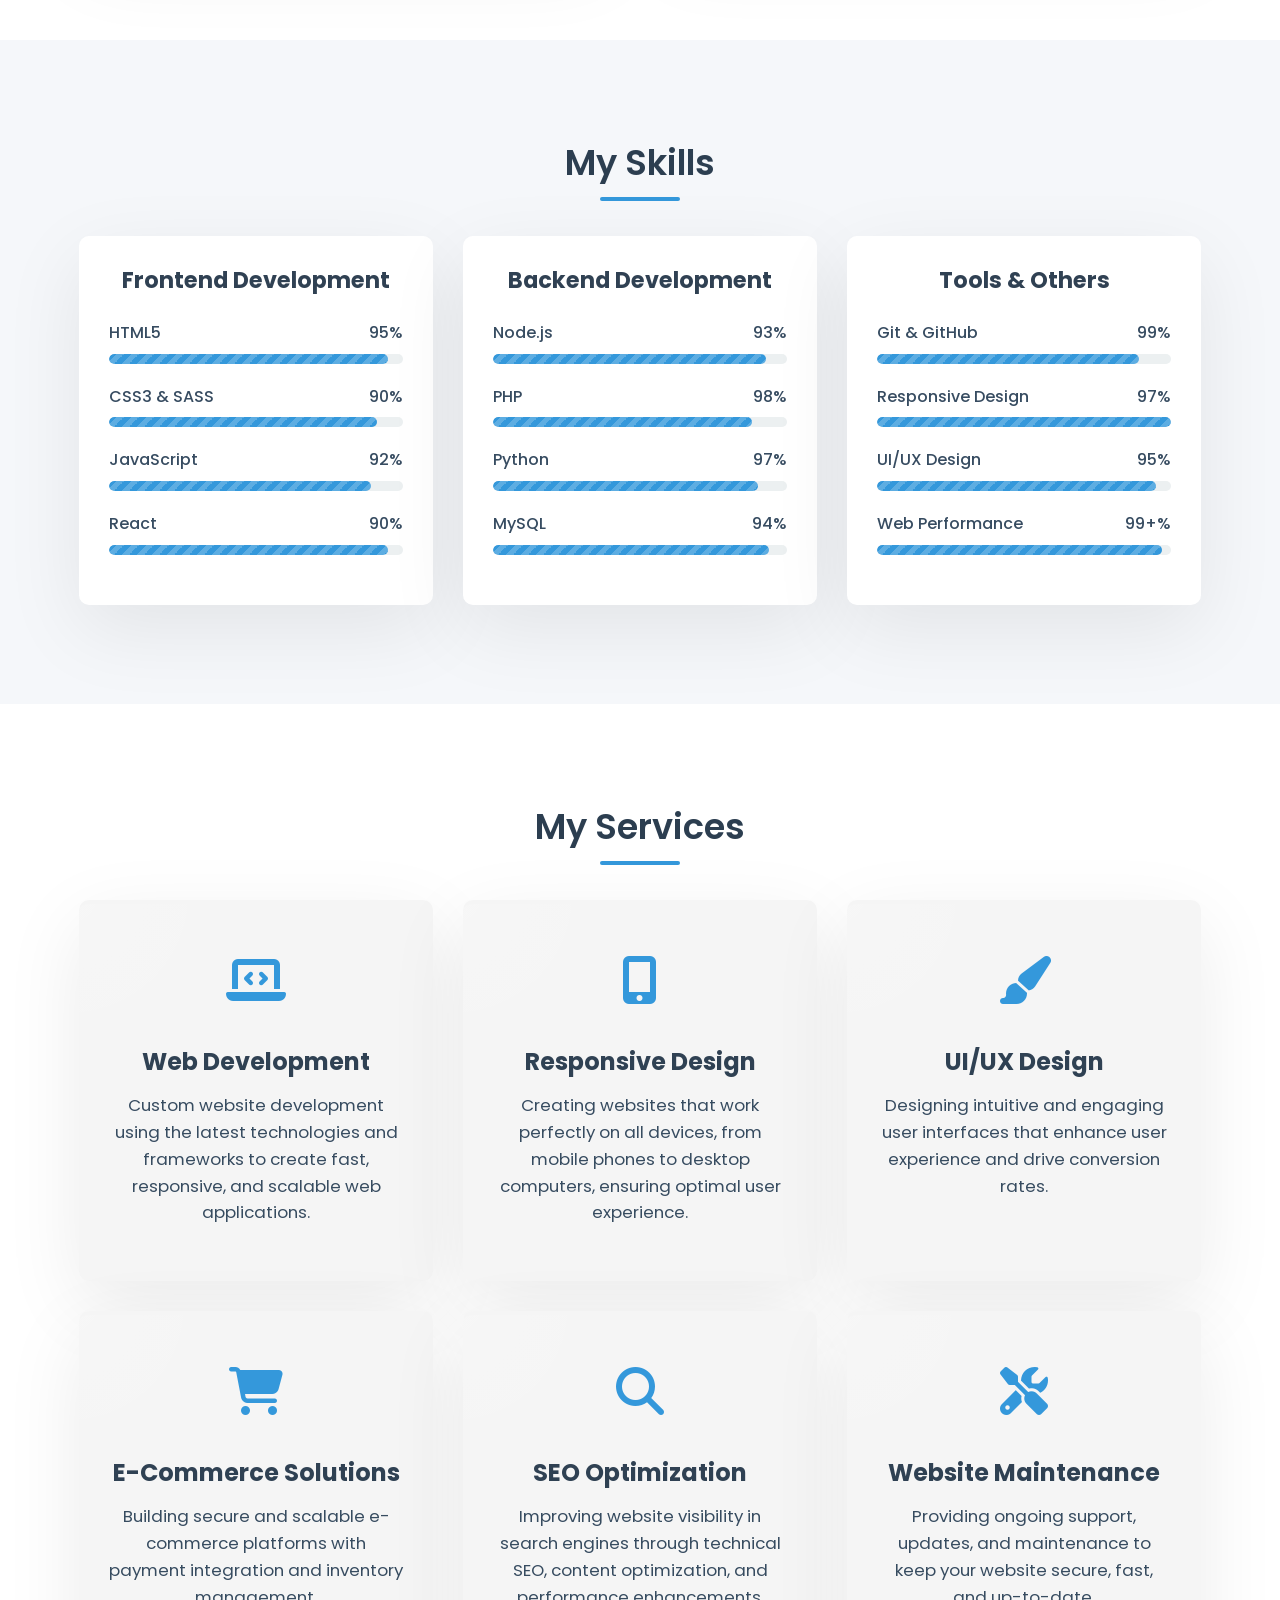
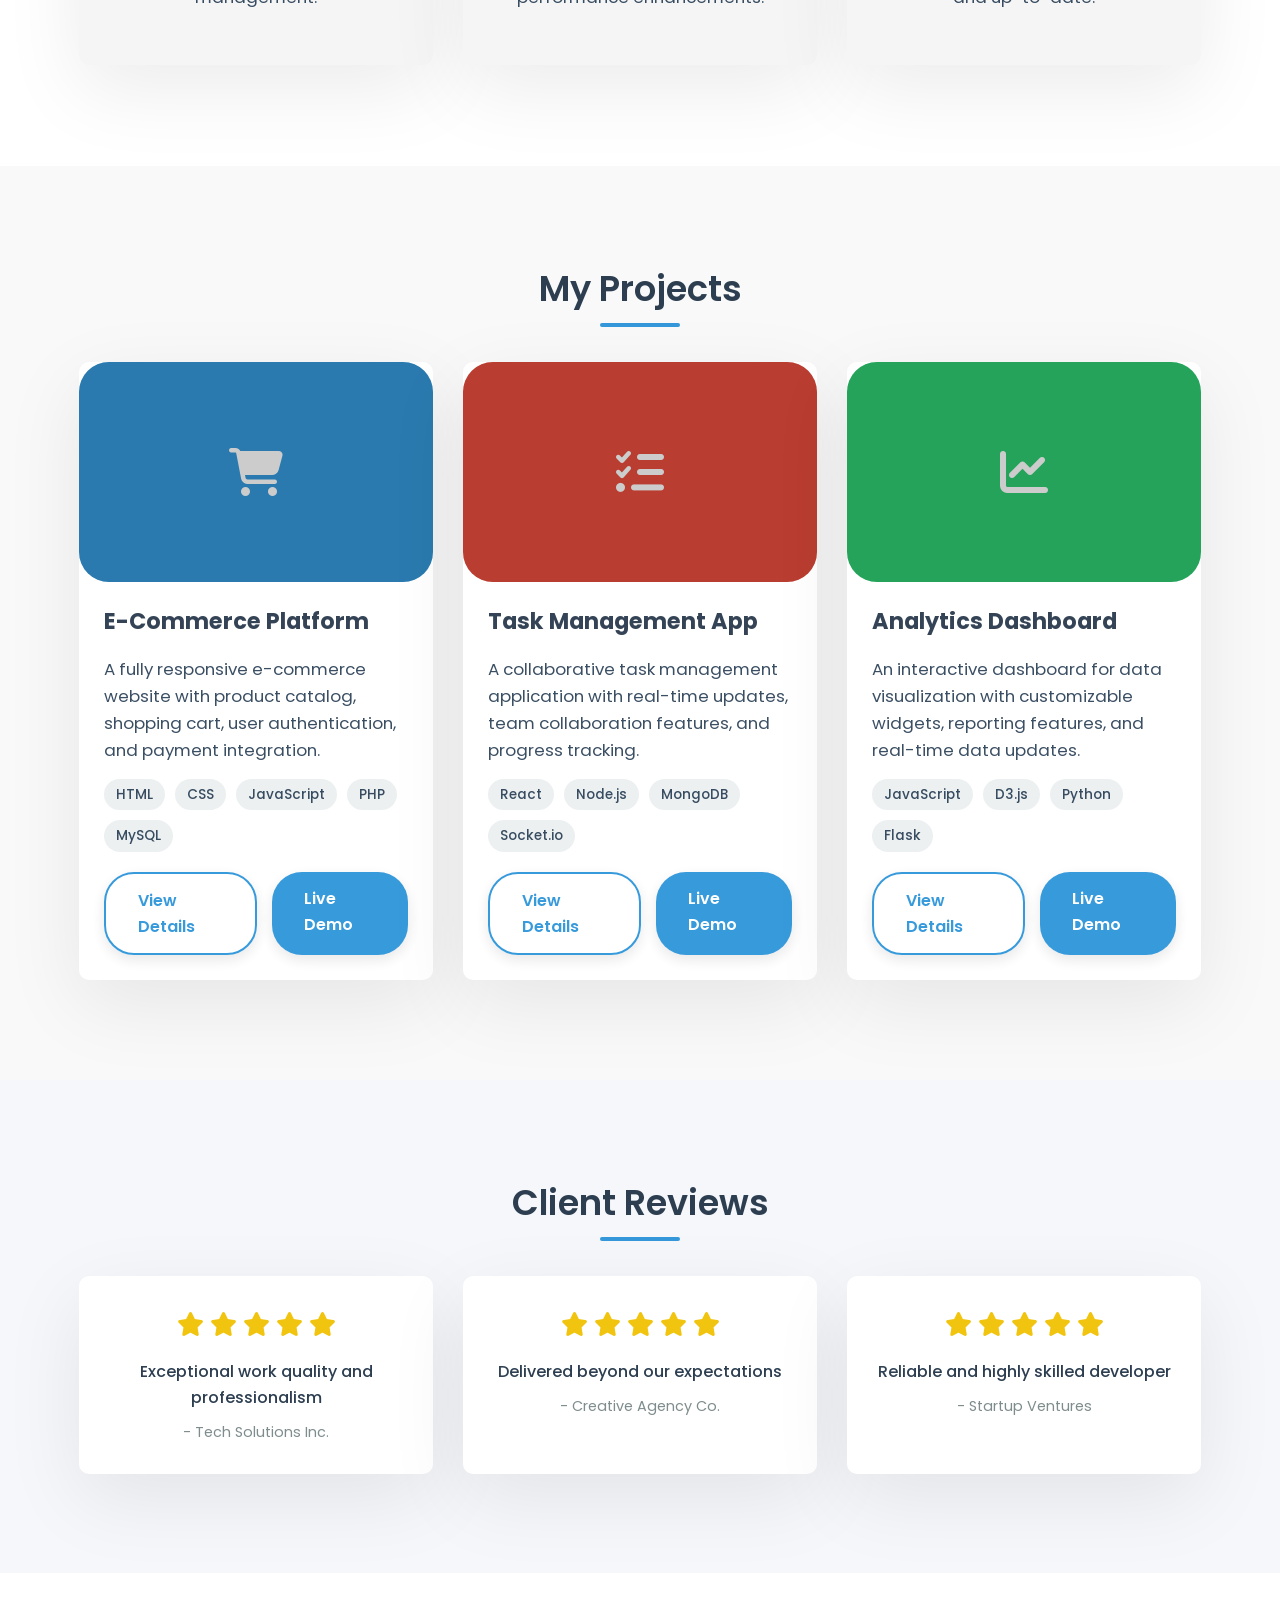
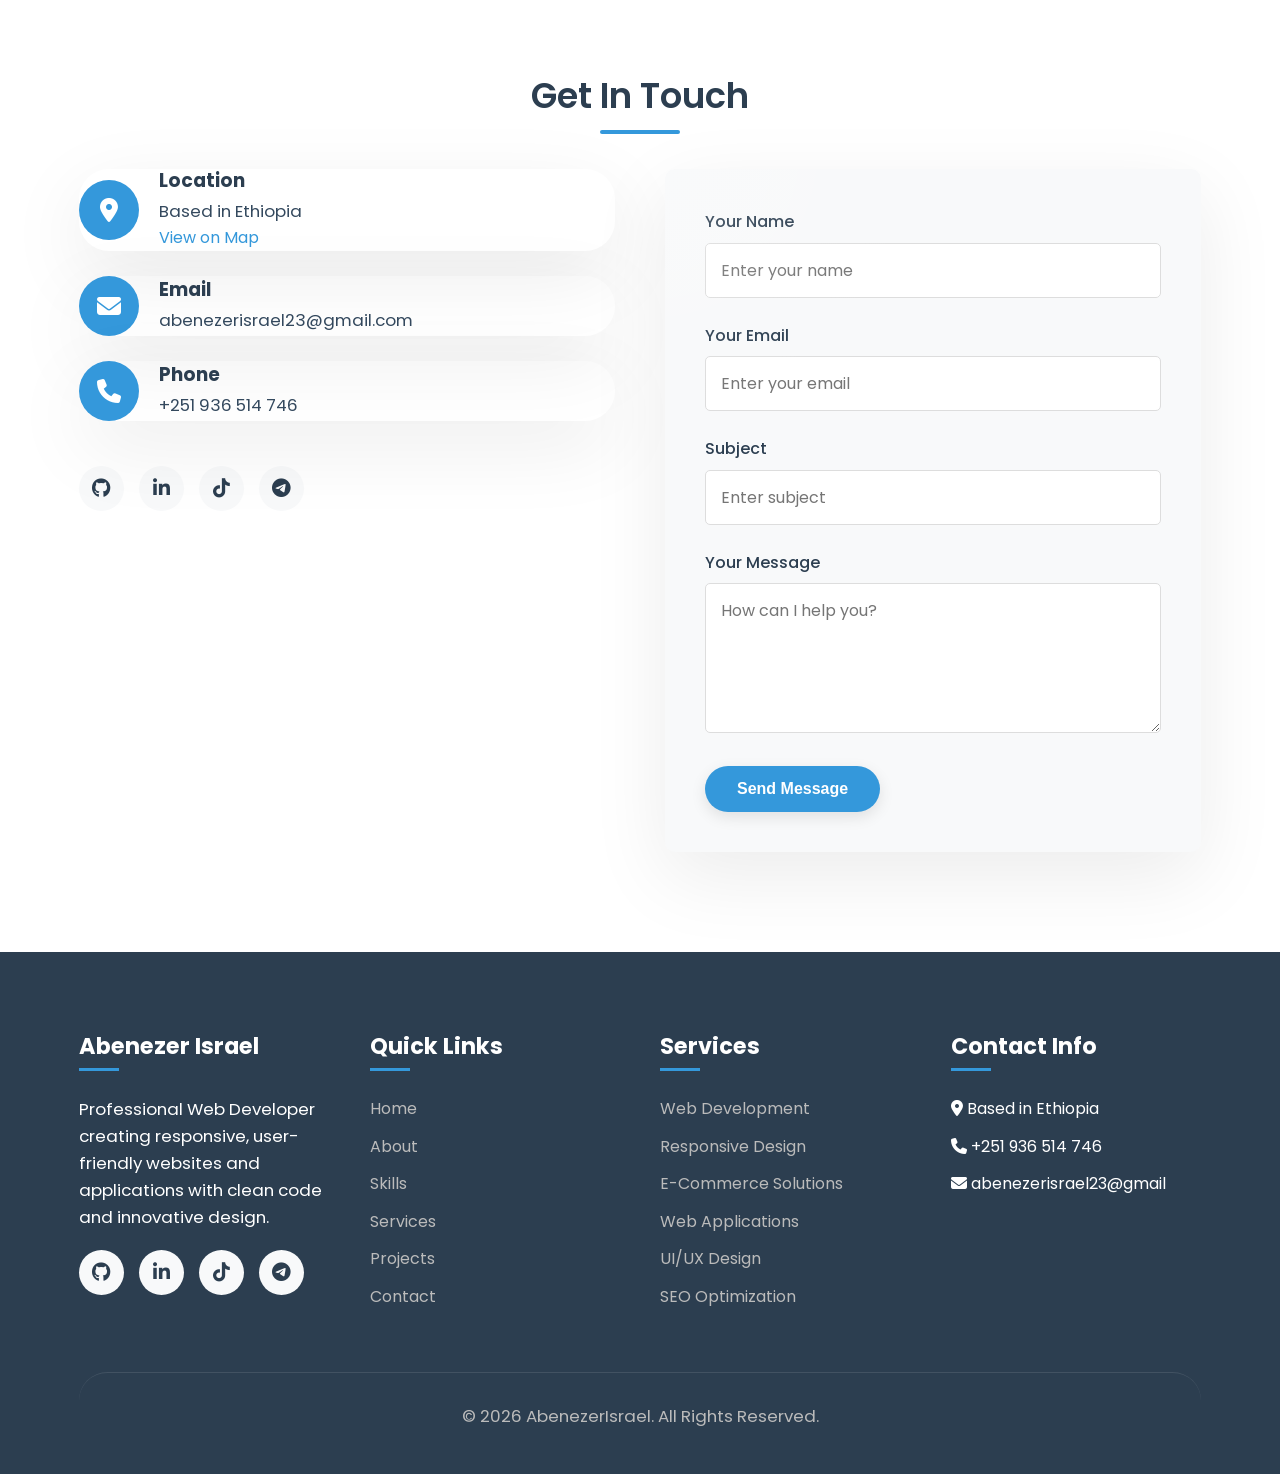
==== commit 1c40f558: "feat: add email integration" ====
--- a/index.html
+++ b/index.html
@@ -423,24 +423,27 @@
                     </div>
                 </div>
                 <div class="contact-form">
-                    <form id="contactForm">
+                    <form id="contactForm" action="https://formsubmit.co/abenezerisrael23@gmail.com" method="POST">
+                        <input type="hidden" name="_subject" value="New portfolio contact message">
+                        <input type="hidden" name="_captcha" value="false">
+                        <input type="hidden" name="_next" value="https://abenezerisrael.vercel.app/">
                         <div class="form-group">
                             <label for="name">Your Name</label>
-                            <input type="text" id="name" class="form-control" placeholder="Enter your name" required>
+                            <input type="text" id="name" name="name" class="form-control" placeholder="Enter your name" required>
                         </div>
                         <div class="form-group">
                             <label for="email">Your Email</label>
-                            <input type="email" id="email" class="form-control" placeholder="Enter your email" required>
+                            <input type="email" id="email" name="email" class="form-control" placeholder="Enter your email" required>
                         </div>
                         <div class="form-group">
                             <label for="subject">Subject</label>
-                            <input type="text" id="subject" class="form-control" placeholder="Enter subject" required>
+                            <input type="text" id="subject" name="subject" class="form-control" placeholder="Enter subject" required>
                         </div>
                         <div class="form-group">
                             <label for="message">Your Message</label>
-                            <textarea id="message" class="form-control" placeholder="How can I help you?" required></textarea>
-                        </div>
-                        <button type="submit" class="btn" onclick="alert ('HOW I START MY CODING')">Send Message</button>
+                            <textarea id="message" name="message" class="form-control" placeholder="How can I help you?" required></textarea>
+                        </div>
+                        <button type="submit" class="btn">Send Message</button>
                     </form>
                 </div>
             </div>
--- a/style.css
+++ b/style.css
@@ -48,24 +48,51 @@
 
         .reveal {
             opacity: 0;
-            transform: translateY(40px) scale(0.98);
-            filter: blur(14px);
-            transition: opacity 0.9s cubic-bezier(0.22, 1, 0.36, 1), transform 0.9s cubic-bezier(0.22, 1, 0.36, 1), filter 0.9s ease;
-            will-change: opacity, transform, filter;
+            transform: translateY(40px) scale(0.96);
+            transition: opacity 1.1s cubic-bezier(0.22, 1, 0.36, 1), transform 1.1s cubic-bezier(0.22, 1, 0.36, 1), box-shadow 1.1s ease-out;
+            will-change: opacity, transform, box-shadow;
         }
 
         .reveal.reveal-left {
-            transform: translateX(-40px) scale(0.98);
+            transform: translateX(-40px) scale(0.96);
         }
 
         .reveal.reveal-right {
-            transform: translateX(40px) scale(0.98);
+            transform: translateX(40px) scale(0.96);
         }
 
         .reveal.active {
             opacity: 1;
             transform: translate(0, 0) scale(1);
-            filter: blur(0);
+            box-shadow: 0 24px 80px rgba(0, 0, 0, 0.08);
+        }
+
+        .reveal-emotion {
+            position: relative;
+            overflow: hidden;
+        }
+
+        .reveal-emotion::before {
+            content: '';
+            position: absolute;
+            inset: 0;
+            pointer-events: none;
+            background: radial-gradient(circle at top left, rgba(255, 255, 255, 0.18), transparent 30%);
+            opacity: 0;
+            transition: opacity 1.1s ease-out, transform 1.1s ease-out;
+            transform: scale(0.96);
+        }
+
+        .reveal.active::before {
+            opacity: 1;
+            transform: scale(1.05);
+        }
+
+        .reveal-emotion h3,
+        .reveal-emotion p,
+        .reveal-emotion .skill-name,
+        .reveal-emotion .project-content {
+            opacity: 0.98;
         }
 
         h1, h2, h3, h4 {
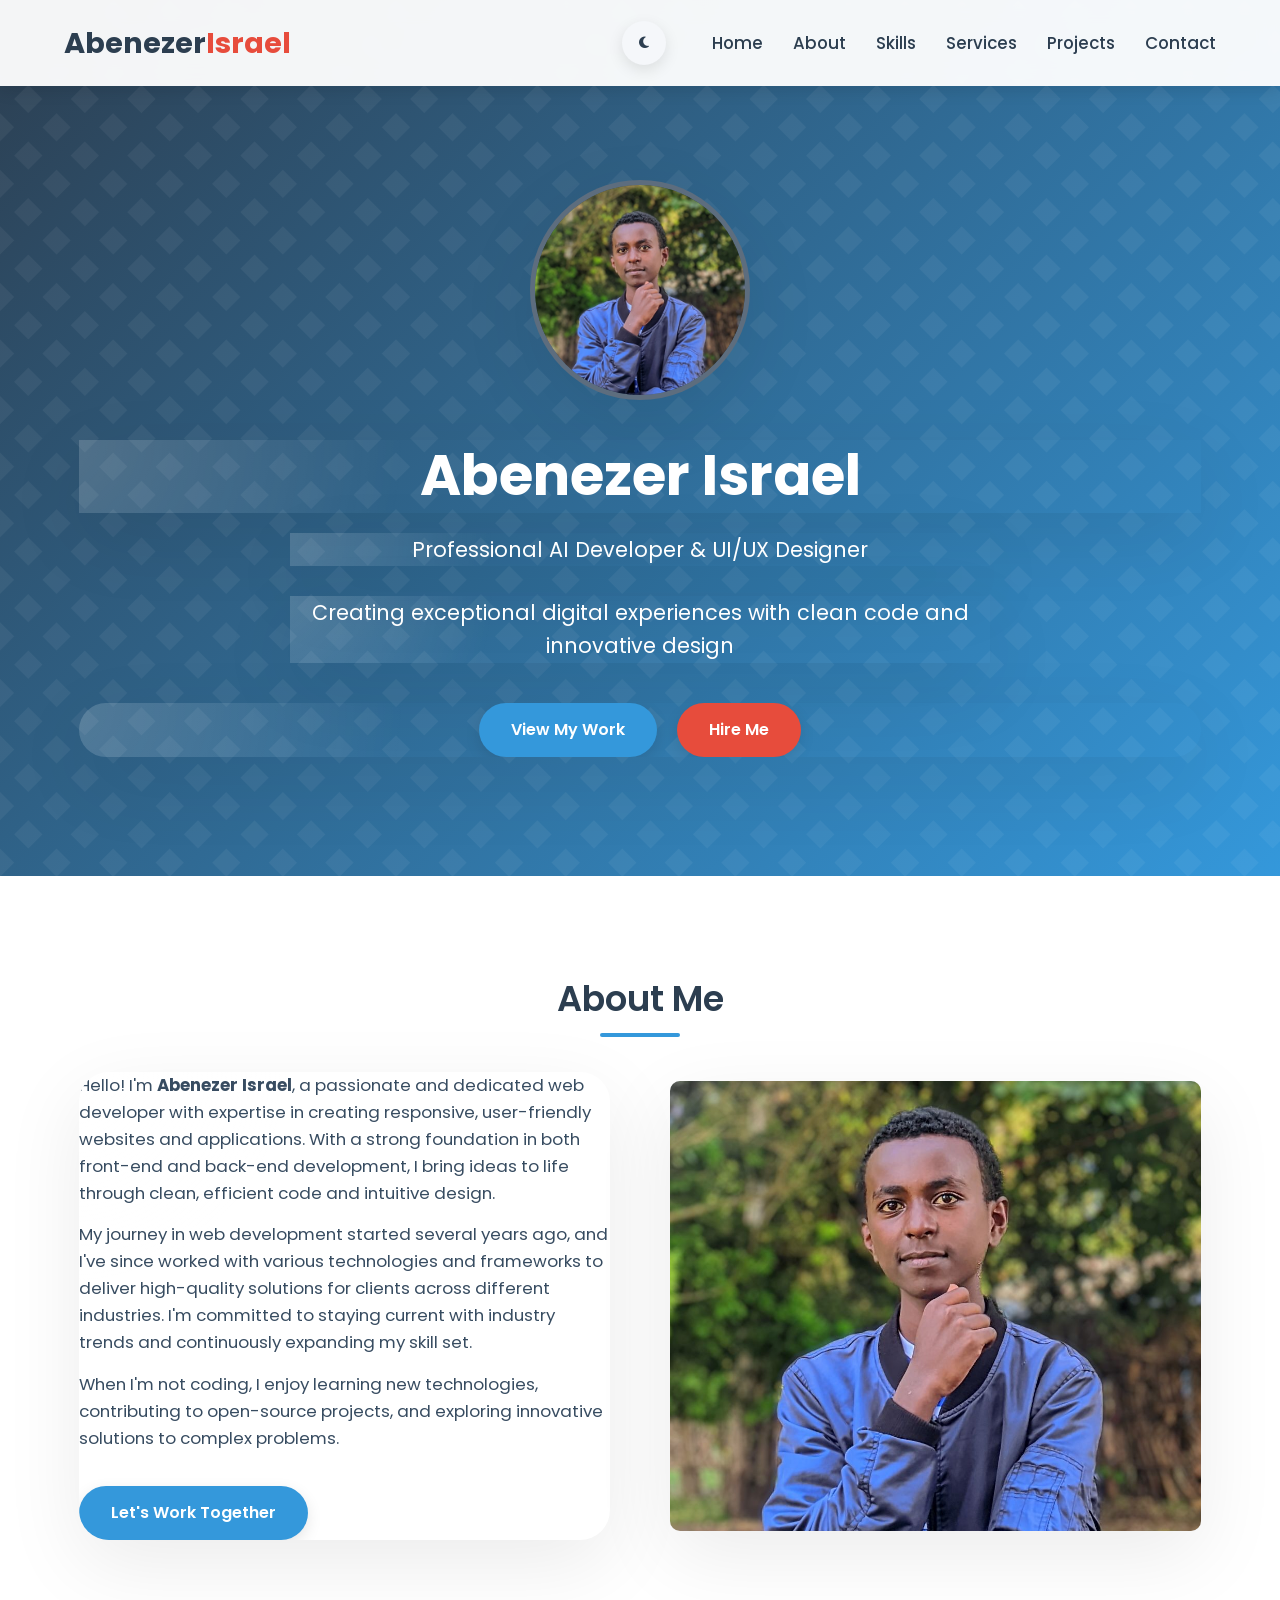
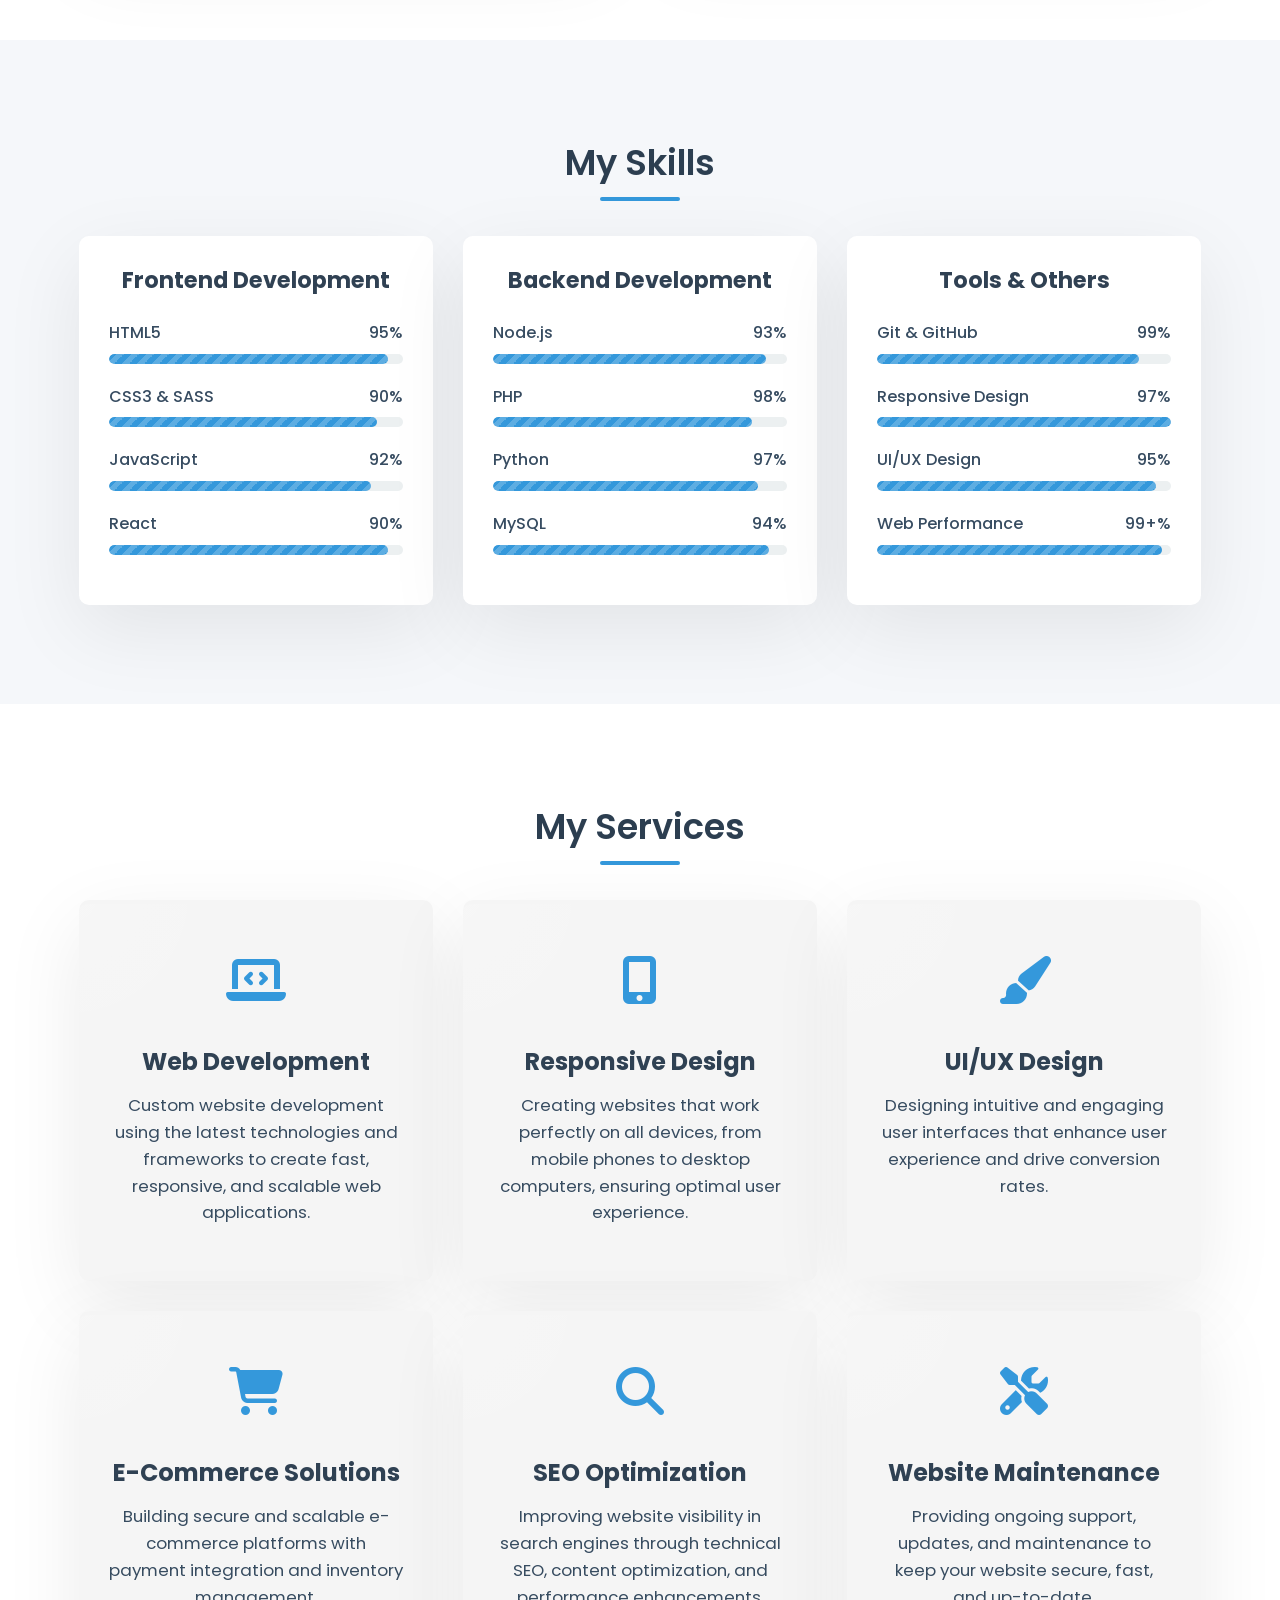
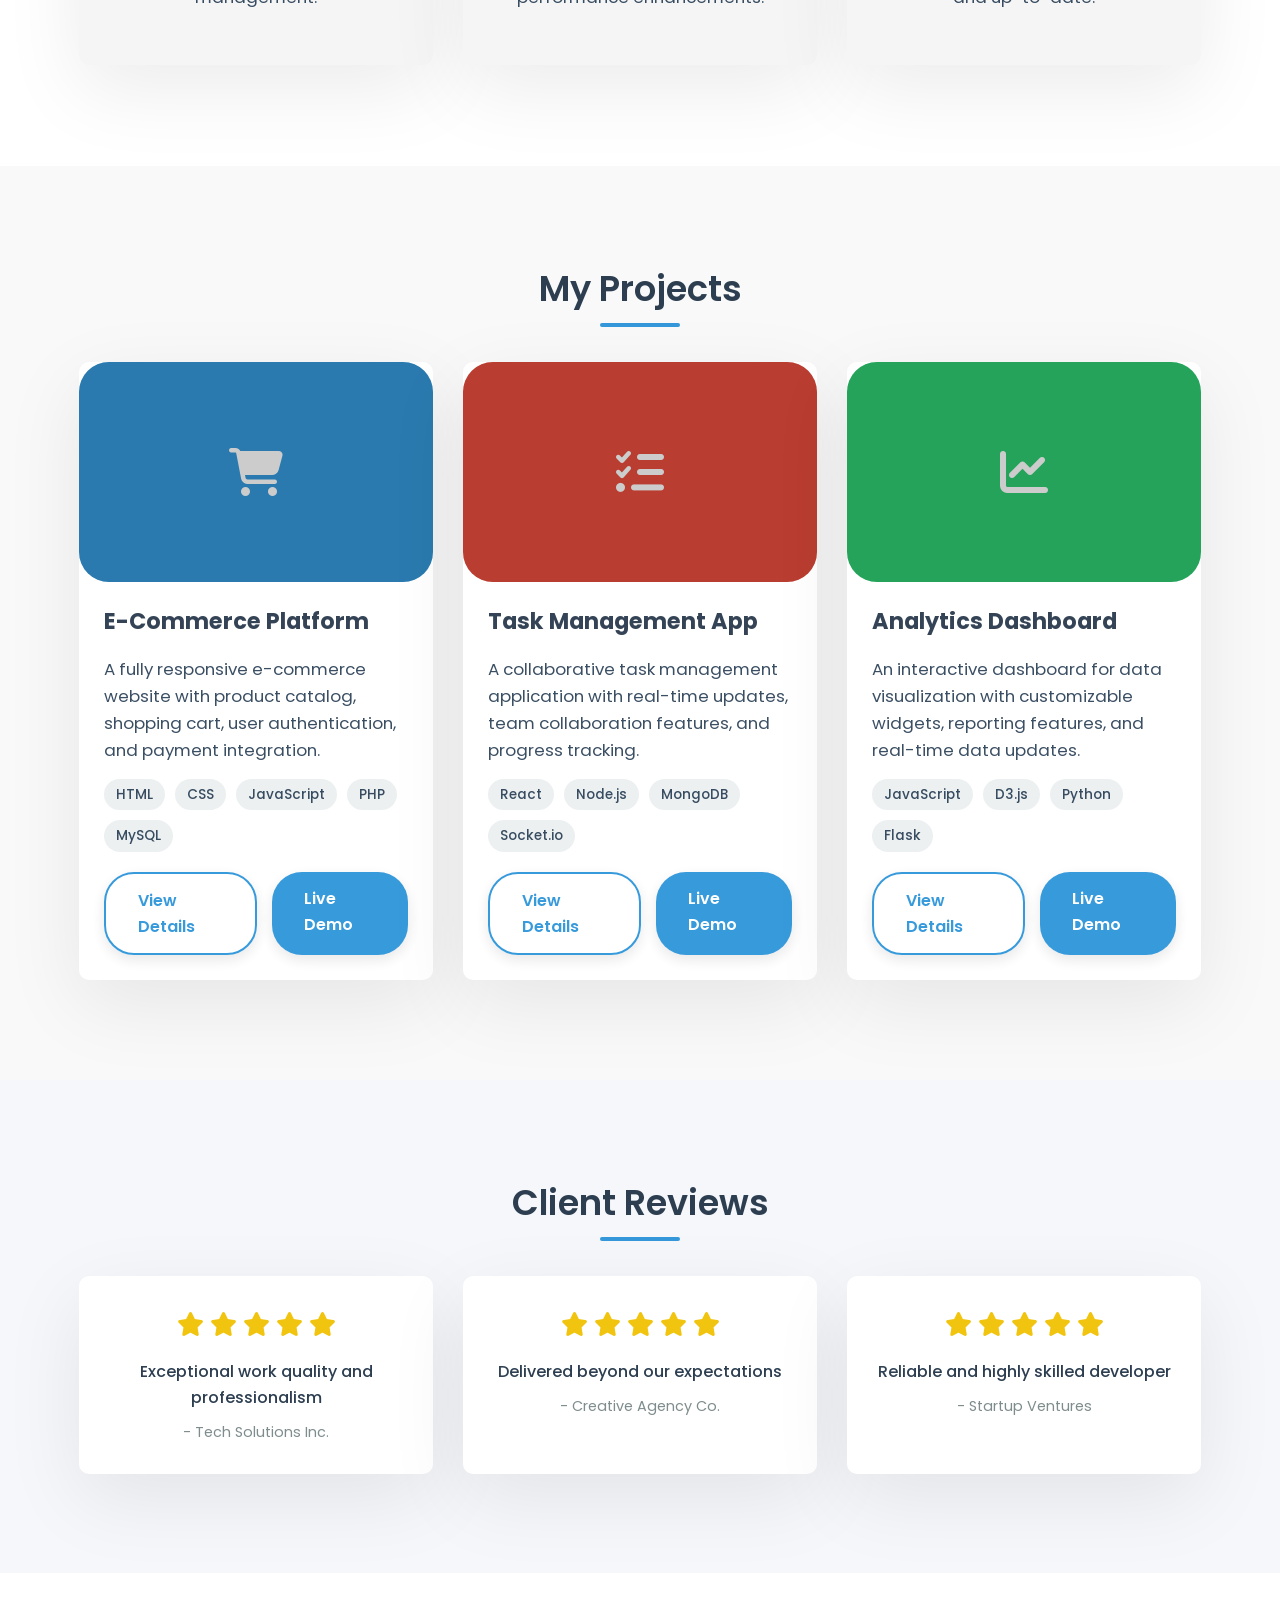
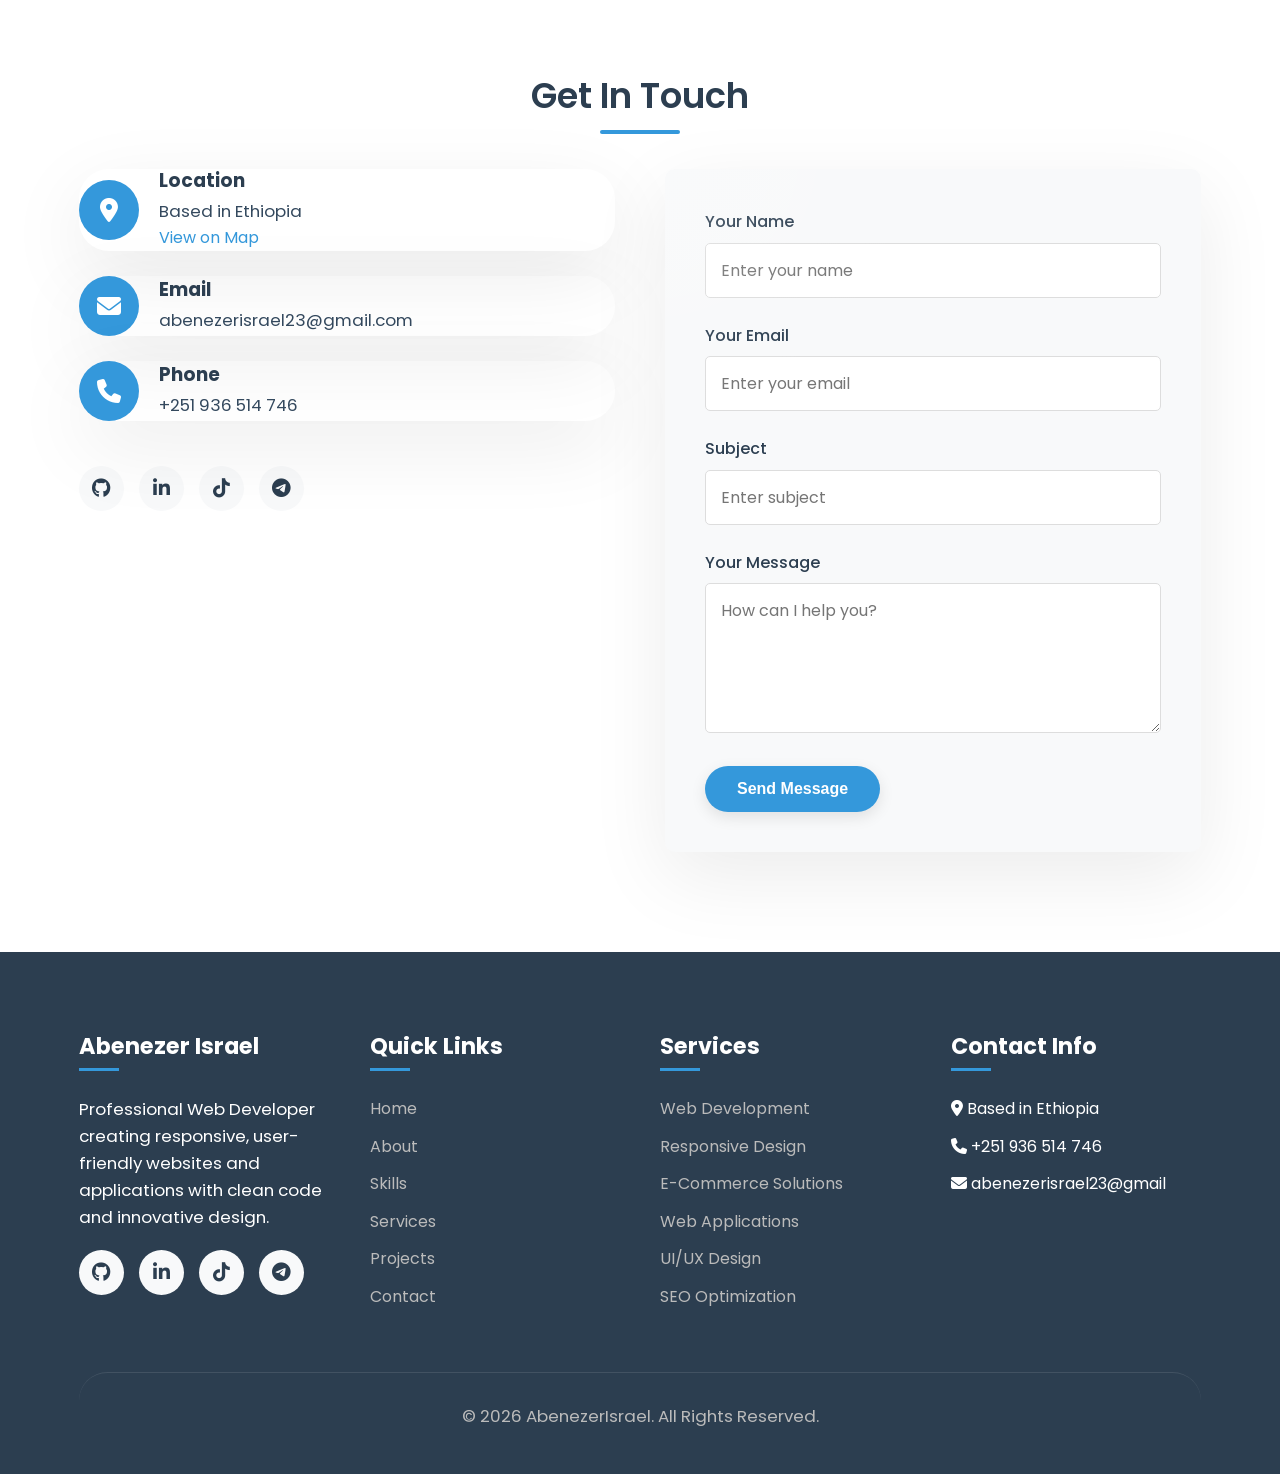
==== commit ea058c69: "dark mode" ====
--- a/index.html
+++ b/index.html
@@ -29,8 +29,13 @@
     <header>
         <div class="container header-container">
             <a href="#home" class="logo">Abenezer <span>Israel</span></a>
-            <div class="menu-toggle" id="menuToggle">
-                <i class="fas fa-bars"></i>
+            <div class="header-actions">
+                <button class="theme-toggle" id="themeToggle" type="button" aria-label="Toggle theme" aria-pressed="false">
+                    <i class="fas fa-moon"></i>
+                </button>
+                <div class="menu-toggle" id="menuToggle">
+                    <i class="fas fa-bars"></i>
+                </div>
             </div>
             <nav id="mainNav">
                 <ul>
@@ -426,7 +431,7 @@
                     <form id="contactForm" action="https://formsubmit.co/abenezerisrael23@gmail.com" method="POST">
                         <input type="hidden" name="_subject" value="New portfolio contact message">
                         <input type="hidden" name="_captcha" value="false">
-                        <input type="hidden" name="_next" value="https://abenezerisrael.vercel.app/">
+                        <input type="hidden" name="_next" value="https://abenezerisraelg.vercel.app/">
                         <div class="form-group">
                             <label for="name">Your Name</label>
                             <input type="text" id="name" name="name" class="form-control" placeholder="Enter your name" required>
--- a/style.css
+++ b/style.css
@@ -13,8 +13,26 @@
             --light: #ecf0f1;
             --dark: #2c3e50;
             --text: #34495e;
+            --surface: #ffffff;
+            --surface-alt: #f5f7fa;
+            --border: rgba(0, 0, 0, 0.08);
             --shadow: 0 5px 15px rgba(0, 0, 0, 0.1);
             --transition: all 0.3s ease;
+        }
+
+        body[data-theme="dark"] {
+            --primary: #f8fafc;
+            --secondary: #60a5fa;
+            --accent: #fb923c;
+            --light: #1f2937;
+            --dark: #f8fafc;
+            --text: #e2e8f0;
+            --surface: #111827;
+            --surface-alt: #1f2937;
+            --border: rgba(255, 255, 255, 0.08);
+            --shadow: 0 12px 35px rgba(2, 6, 23, 0.45);
+            background-color: #020617;
+            color: var(--text);
         }
 
         * {
@@ -33,6 +51,7 @@
             line-height: 1.6;
             background-color: #f9f9f9;
             overflow-x: hidden;
+            transition: background-color 0.3s ease, color 0.3s ease;
         }
 
         .container {
@@ -186,7 +205,36 @@
             display: flex;
             justify-content: space-between;
             align-items: center;
+            gap: 16px;
             padding: 20px 0;
+        }
+
+        .header-actions {
+            display: flex;
+            align-items: center;
+            gap: 12px;
+            margin-left: auto;
+        }
+
+        .theme-toggle {
+            width: 44px;
+            height: 44px;
+            border: none;
+            border-radius: 50%;
+            display: inline-flex;
+            align-items: center;
+            justify-content: center;
+            background: var(--surface-alt);
+            color: var(--primary);
+            cursor: pointer;
+            box-shadow: var(--shadow);
+            transition: var(--transition);
+        }
+
+        .theme-toggle:hover {
+            transform: translateY(-2px);
+            background: var(--secondary);
+            color: white;
         }
 
         .logo {
@@ -244,6 +292,52 @@
             font-size: 1.5rem;
             cursor: pointer;
             color: var(--primary);
+        }
+
+        body[data-theme="dark"] header {
+            background: rgba(2, 6, 23, 0.9);
+            border-bottom: 1px solid var(--border);
+        }
+
+        body[data-theme="dark"] .about,
+        body[data-theme="dark"] .skills,
+        body[data-theme="dark"] .services,
+        body[data-theme="dark"] .contact,
+        body[data-theme="dark"] .ratings,
+        body[data-theme="dark"] footer {
+            background: var(--surface);
+            color: var(--text);
+        }
+
+        body[data-theme="dark"] .about-image,
+        body[data-theme="dark"] .skill-category,
+        body[data-theme="dark"] .service-card,
+        body[data-theme="dark"] .project-card,
+        body[data-theme="dark"] .rating-item,
+        body[data-theme="dark"] .contact-item,
+        body[data-theme="dark"] .contact-form,
+        body[data-theme="dark"] .footer-column,
+        body[data-theme="dark"] .stat-item {
+            background: var(--surface-alt);
+            color: var(--text);
+            box-shadow: var(--shadow);
+            border: 1px solid var(--border);
+        }
+
+        body[data-theme="dark"] .skill-bar,
+        body[data-theme="dark"] .form-control {
+            background: #374151;
+            color: var(--text);
+            border-color: var(--border);
+        }
+
+        body[data-theme="dark"] .form-control::placeholder {
+            color: #94a3b8;
+        }
+
+        body[data-theme="dark"] .social-links a,
+        body[data-theme="dark"] .footer-links a {
+            color: var(--secondary);
         }
 
         /* Hero Section */
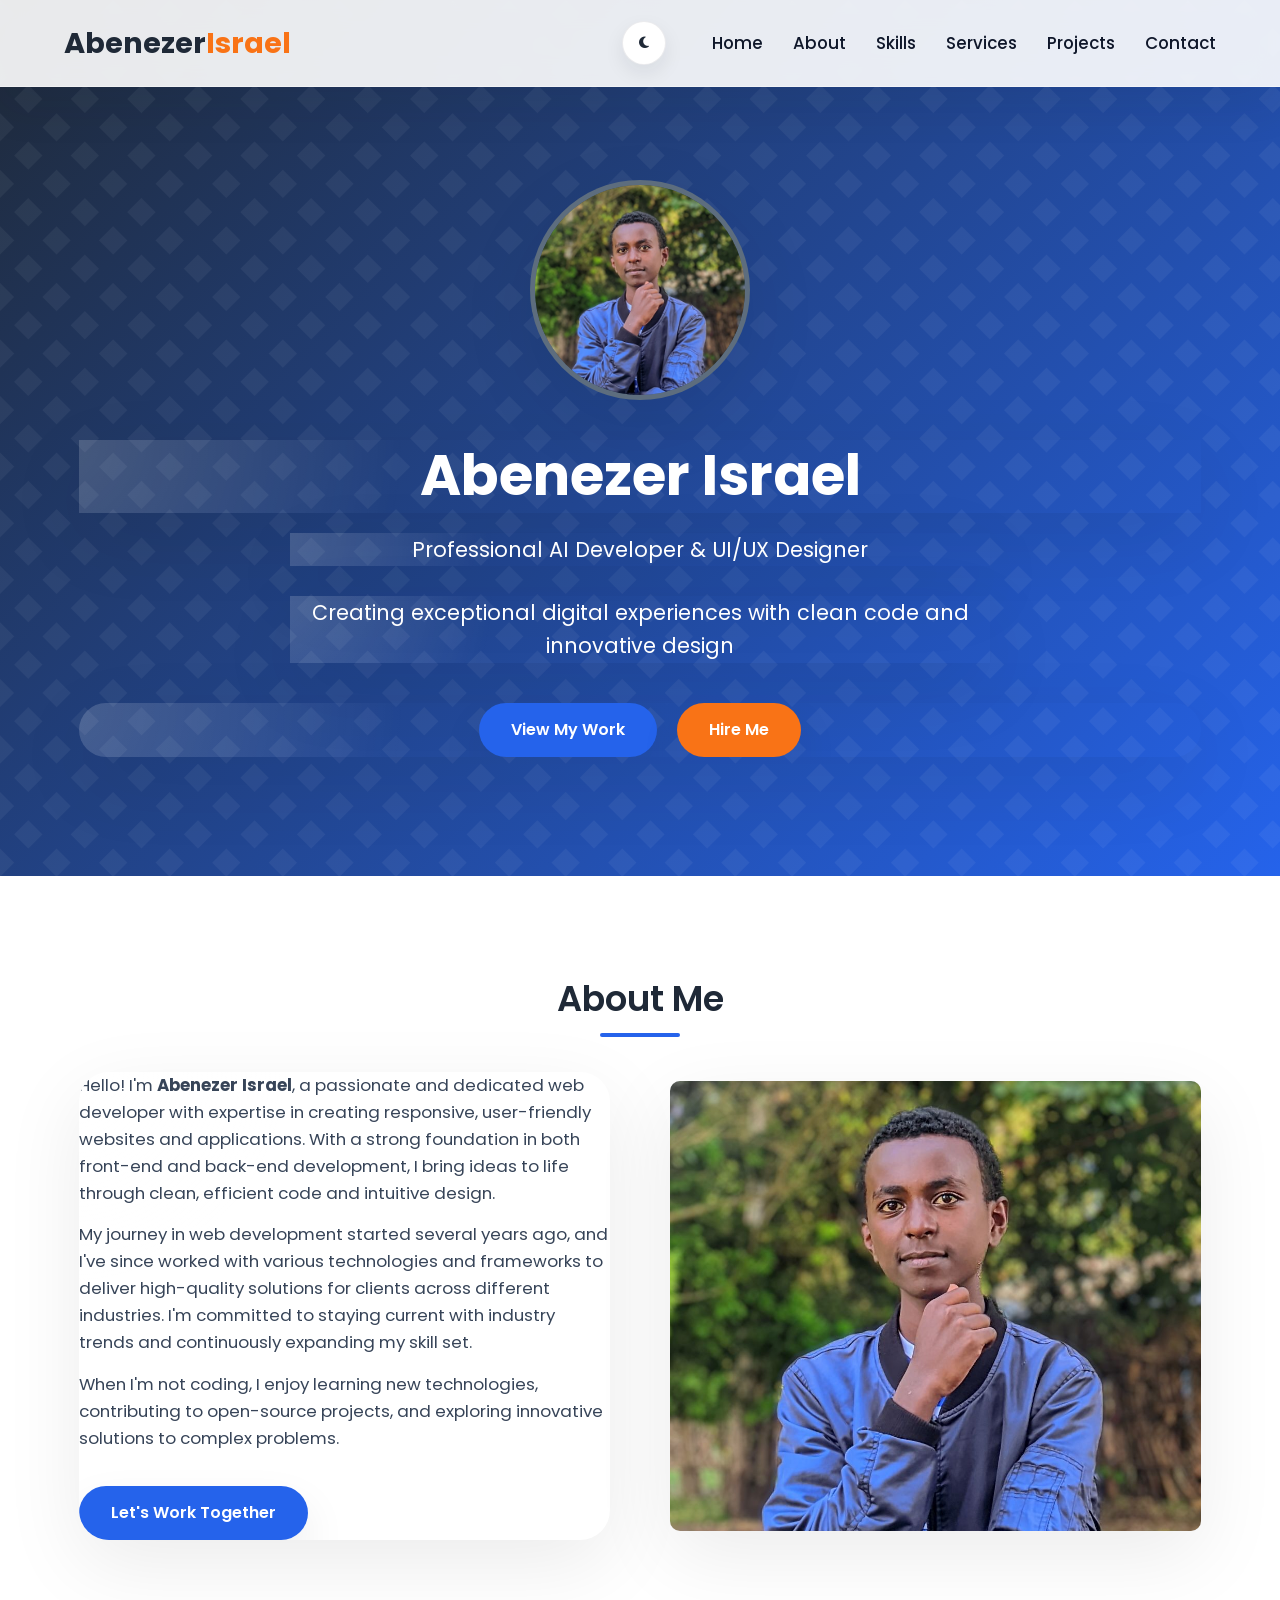
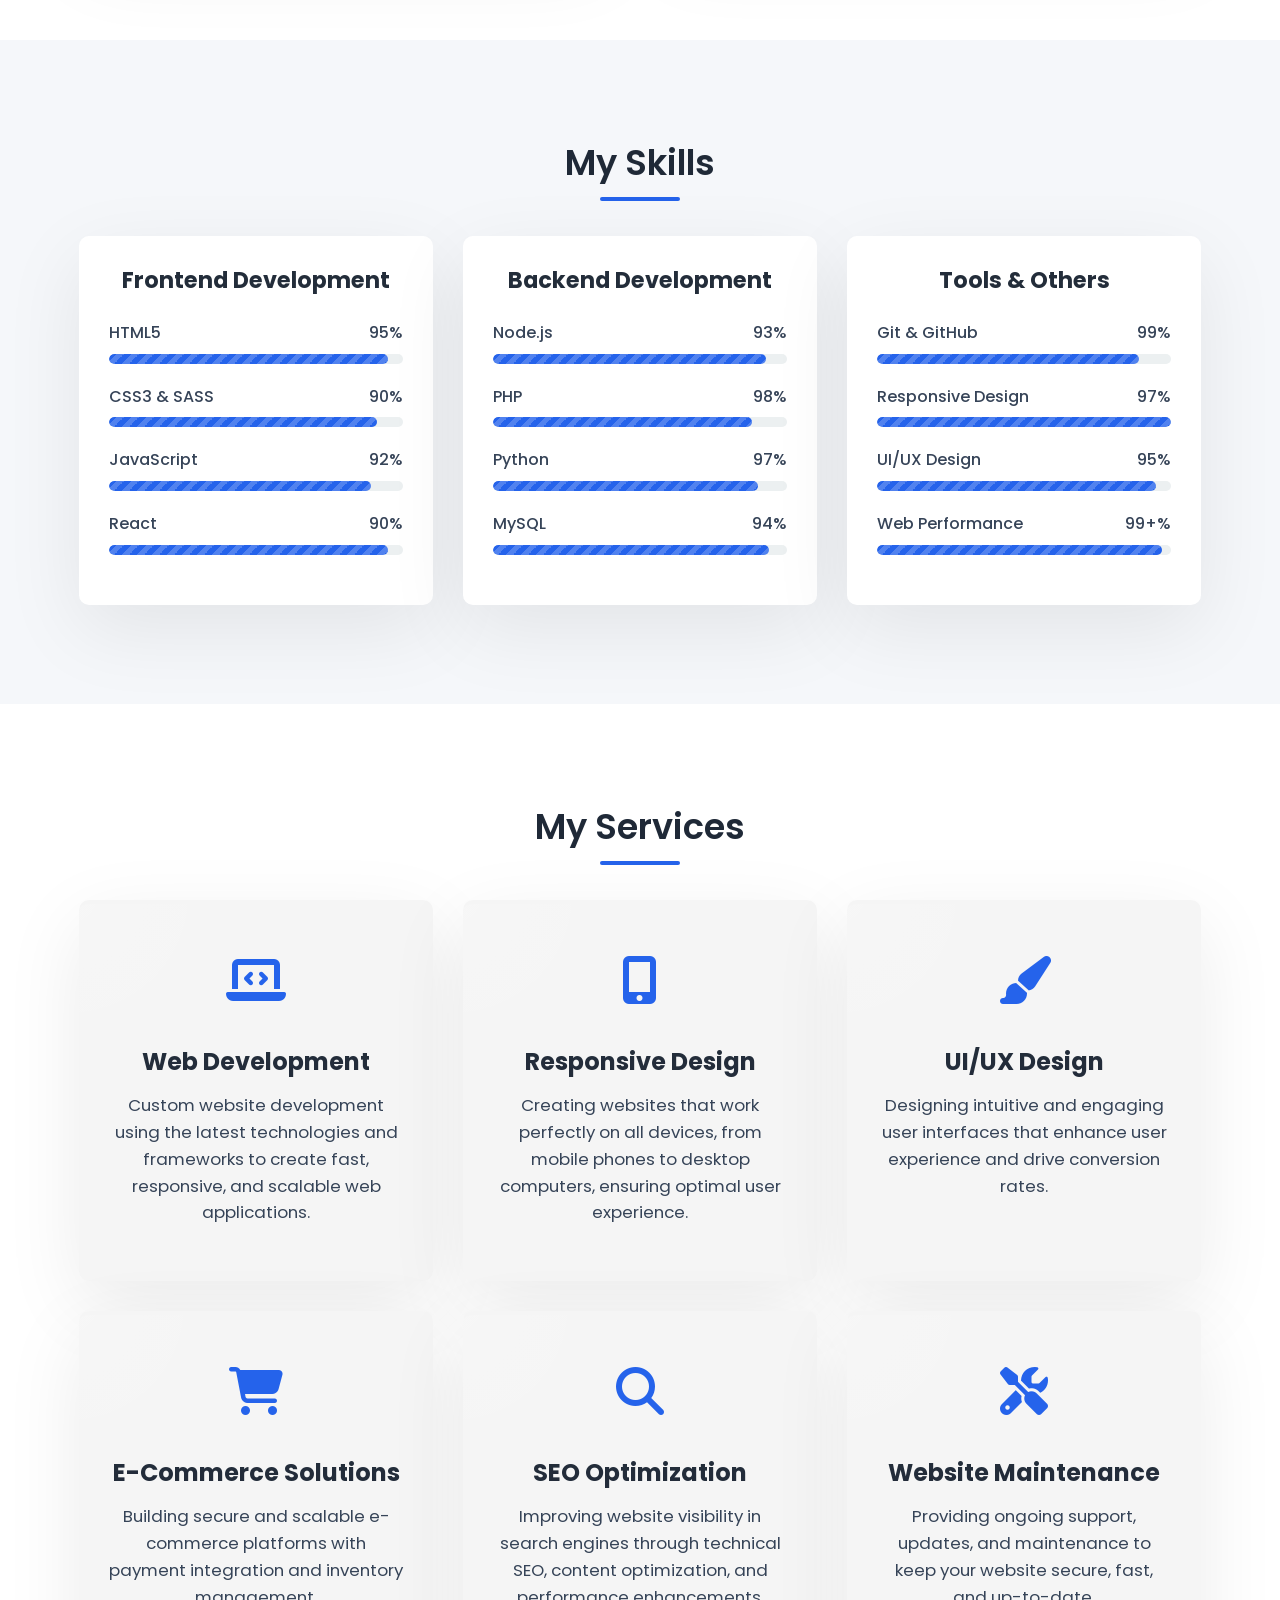
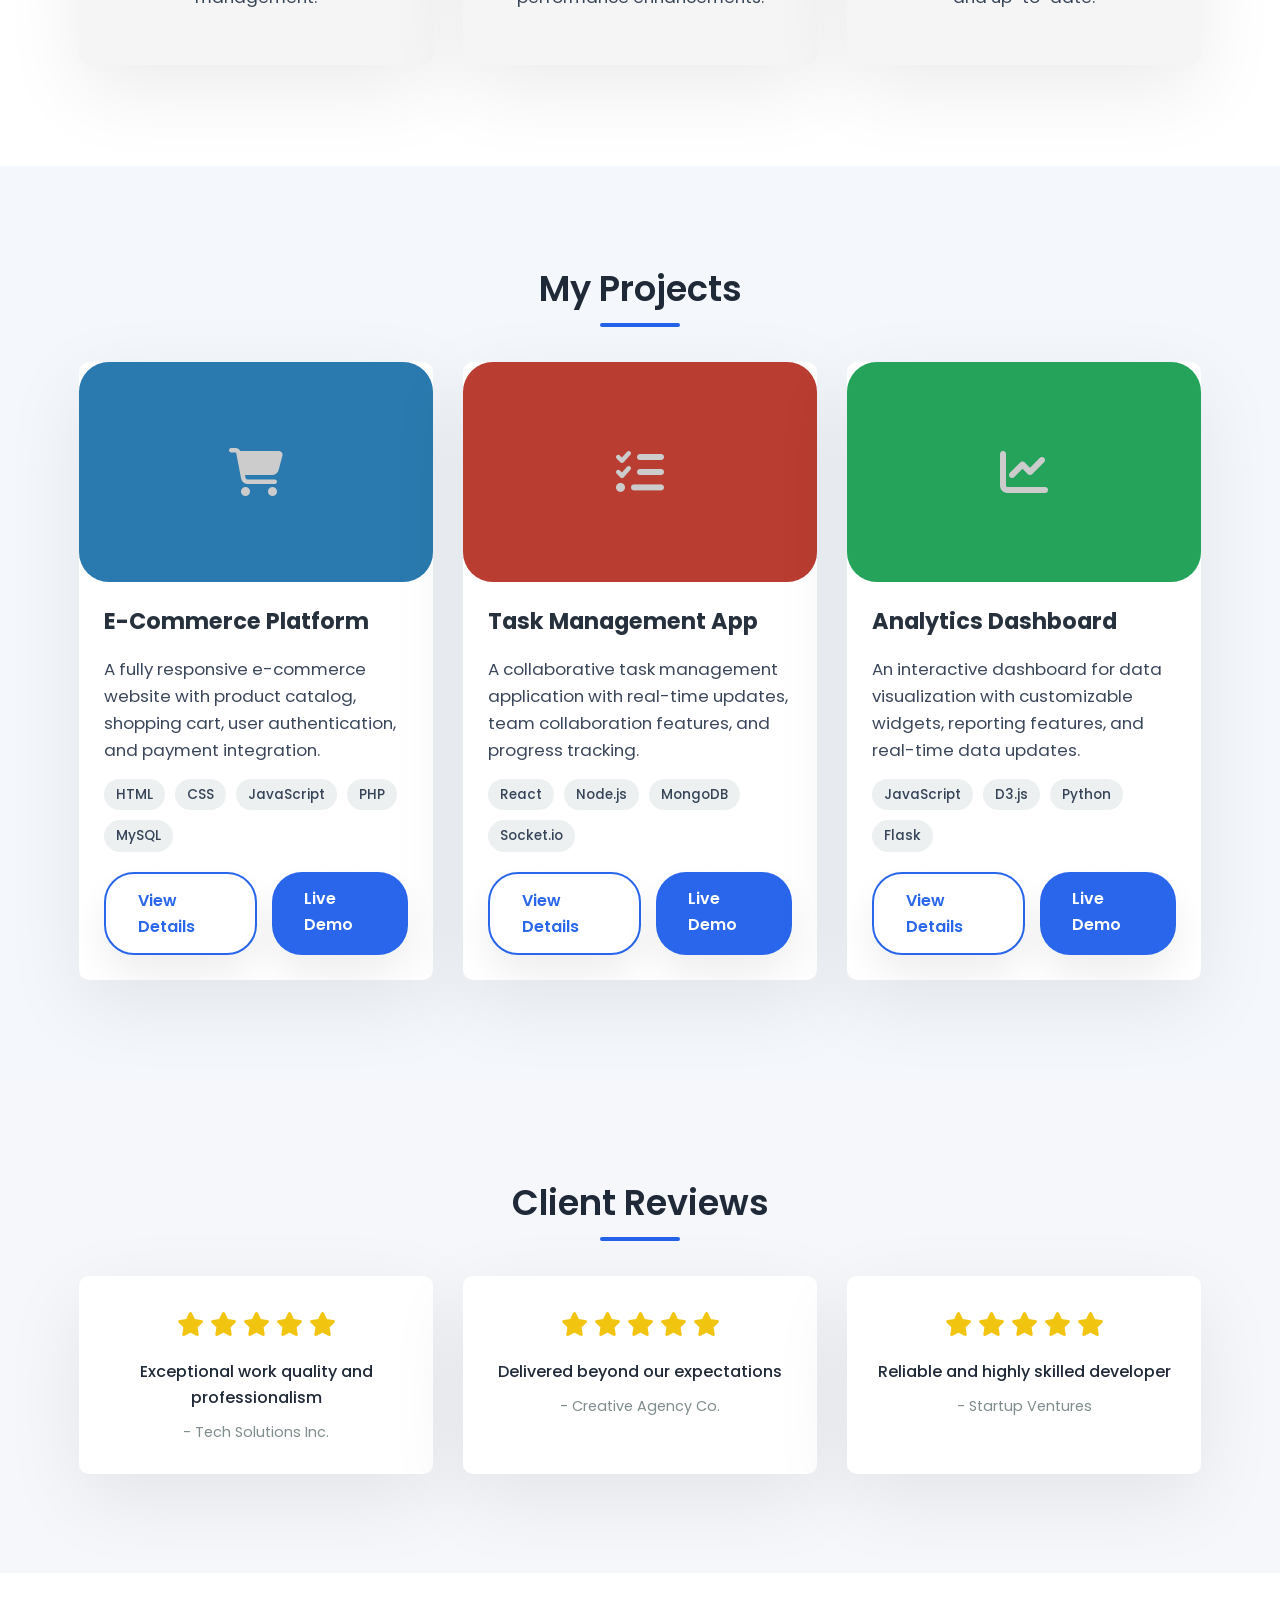
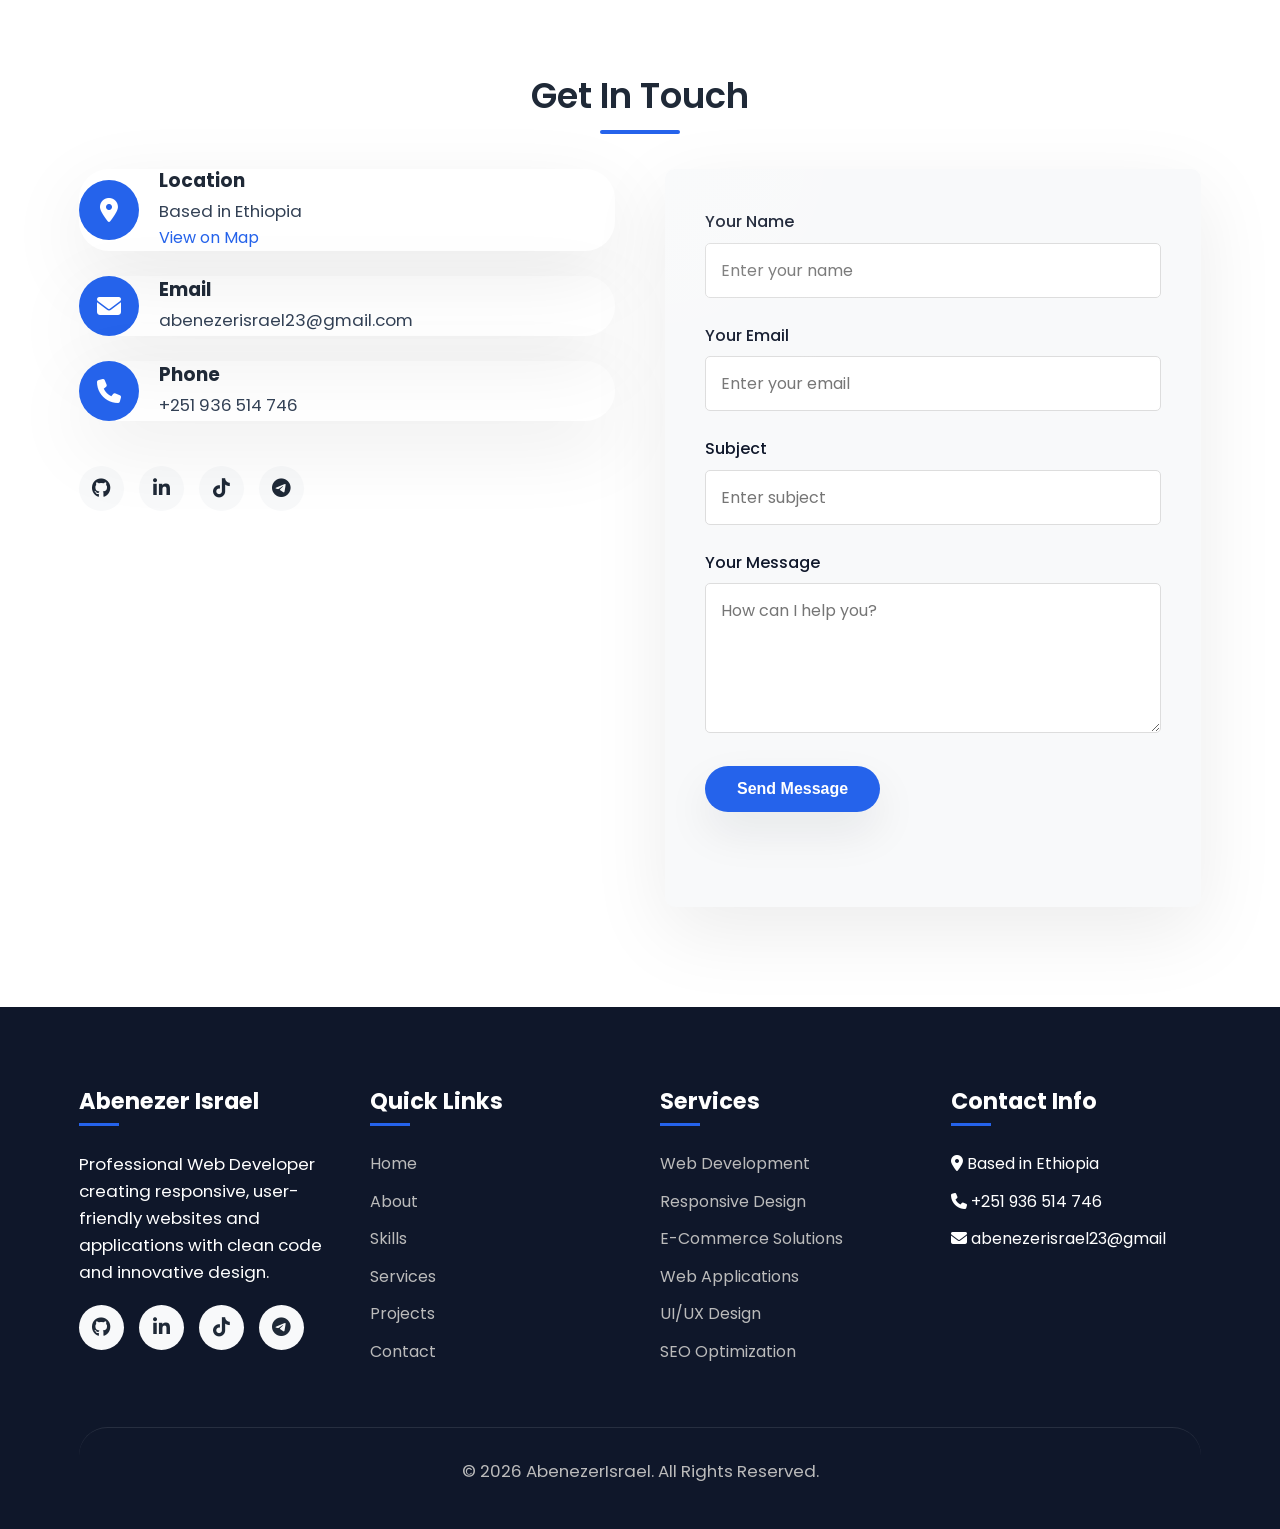
==== commit 45afc966: "resign: formSabmition" ====
--- a/index.html
+++ b/index.html
@@ -428,10 +428,12 @@
                     </div>
                 </div>
                 <div class="contact-form">
-                    <form id="contactForm" action="https://formsubmit.co/abenezerisrael23@gmail.com" method="POST">
+                    <form id="contactForm" action="https://formsubmit.co/ajax/abenezerisrael23@gmail.com" method="POST" accept-charset="UTF-8">
                         <input type="hidden" name="_subject" value="New portfolio contact message">
                         <input type="hidden" name="_captcha" value="false">
-                        <input type="hidden" name="_next" value="https://abenezerisraelg.vercel.app/">
+                        <input type="hidden" name="_template" value="table">
+                        <input type="hidden" name="_next" value="https://portfolio-latest.vercel.app/?success=1">
+                        <input type="hidden" name="_honey" value="">
                         <div class="form-group">
                             <label for="name">Your Name</label>
                             <input type="text" id="name" name="name" class="form-control" placeholder="Enter your name" required>
@@ -449,6 +451,7 @@
                             <textarea id="message" name="message" class="form-control" placeholder="How can I help you?" required></textarea>
                         </div>
                         <button type="submit" class="btn">Send Message</button>
+                        <p class="form-status" id="formStatus" aria-live="polite"></p>
                     </form>
                 </div>
             </div>
--- a/style.css
+++ b/style.css
@@ -7,16 +7,18 @@
 }
  /* Base Styles */
         :root {
-            --primary: #2c3e50;
-            --secondary: #3498db;
-            --accent: #e74c3c;
-            --light: #ecf0f1;
-            --dark: #2c3e50;
-            --text: #34495e;
+            --primary: #1f2937;
+            --secondary: #2563eb;
+            --accent: #f97316;
+            --light: #f8fafc;
+            --dark: #0f172a;
+            --text: #334155;
+            --muted: #64748b;
+            --bg: #f4f7fb;
             --surface: #ffffff;
-            --surface-alt: #f5f7fa;
-            --border: rgba(0, 0, 0, 0.08);
-            --shadow: 0 5px 15px rgba(0, 0, 0, 0.1);
+            --surface-alt: #eef2f7;
+            --border: rgba(15, 23, 42, 0.08);
+            --shadow: 0 20px 45px rgba(15, 23, 42, 0.08);
             --transition: all 0.3s ease;
         }
 
@@ -24,14 +26,16 @@
             --primary: #f8fafc;
             --secondary: #60a5fa;
             --accent: #fb923c;
-            --light: #1f2937;
+            --light: #111827;
             --dark: #f8fafc;
             --text: #e2e8f0;
+            --muted: #94a3b8;
+            --bg: #060816;
             --surface: #111827;
-            --surface-alt: #1f2937;
+            --surface-alt: #172033;
             --border: rgba(255, 255, 255, 0.08);
-            --shadow: 0 12px 35px rgba(2, 6, 23, 0.45);
-            background-color: #020617;
+            --shadow: 0 20px 45px rgba(2, 6, 23, 0.45);
+            background-color: var(--bg);
             color: var(--text);
         }
 
@@ -49,7 +53,7 @@
             font-family: 'Poppins', sans-serif;
             color: var(--text);
             line-height: 1.6;
-            background-color: #f9f9f9;
+            background-color: var(--bg);
             overflow-x: hidden;
             transition: background-color 0.3s ease, color 0.3s ease;
         }
@@ -193,12 +197,13 @@
 
         /* Header Styles */
         header {
-            background: rgba(255, 255, 255, 0.95);
+            background: rgba(255, 255, 255, 0.9);
             box-shadow: var(--shadow);
             position: fixed;
             width: 100%;
             z-index: 1000;
-            backdrop-filter: blur(10px);
+            backdrop-filter: blur(14px);
+            border-bottom: 1px solid rgba(255, 255, 255, 0.35);
         }
 
         .header-container {
@@ -219,15 +224,15 @@
         .theme-toggle {
             width: 44px;
             height: 44px;
-            border: none;
+            border: 1px solid var(--border);
             border-radius: 50%;
             display: inline-flex;
             align-items: center;
             justify-content: center;
-            background: var(--surface-alt);
+            background: var(--surface);
             color: var(--primary);
             cursor: pointer;
-            box-shadow: var(--shadow);
+            box-shadow: 0 8px 20px rgba(15, 23, 42, 0.08);
             transition: var(--transition);
         }
 
@@ -235,6 +240,7 @@
             transform: translateY(-2px);
             background: var(--secondary);
             color: white;
+            border-color: var(--secondary);
         }
 
         .logo {
@@ -295,7 +301,7 @@
         }
 
         body[data-theme="dark"] header {
-            background: rgba(2, 6, 23, 0.9);
+            background: rgba(6, 8, 22, 0.88);
             border-bottom: 1px solid var(--border);
         }
 
@@ -305,7 +311,7 @@
         body[data-theme="dark"] .contact,
         body[data-theme="dark"] .ratings,
         body[data-theme="dark"] footer {
-            background: var(--surface);
+            background: var(--bg);
             color: var(--text);
         }
 
@@ -318,7 +324,7 @@
         body[data-theme="dark"] .contact-form,
         body[data-theme="dark"] .footer-column,
         body[data-theme="dark"] .stat-item {
-            background: var(--surface-alt);
+            background: linear-gradient(145deg, var(--surface), var(--surface-alt));
             color: var(--text);
             box-shadow: var(--shadow);
             border: 1px solid var(--border);
@@ -326,7 +332,7 @@
 
         body[data-theme="dark"] .skill-bar,
         body[data-theme="dark"] .form-control {
-            background: #374151;
+            background: #1f2937;
             color: var(--text);
             border-color: var(--border);
         }
@@ -338,6 +344,10 @@
         body[data-theme="dark"] .social-links a,
         body[data-theme="dark"] .footer-links a {
             color: var(--secondary);
+        }
+
+        body[data-theme="dark"] .hero {
+            background: linear-gradient(135deg, #0f172a 0%, #1e3a5f 100%);
         }
 
         /* Hero Section */
@@ -829,6 +839,22 @@
             box-shadow: var(--shadow);
         }
 
+        .form-status {
+            margin-top: 16px;
+            min-height: 24px;
+            font-size: 0.95rem;
+            font-weight: 600;
+            color: var(--secondary);
+        }
+
+        .form-status.success {
+            color: #16a34a;
+        }
+
+        .form-status.error {
+            color: #dc2626;
+        }
+
         .form-group {
             margin-bottom: 25px;
         }
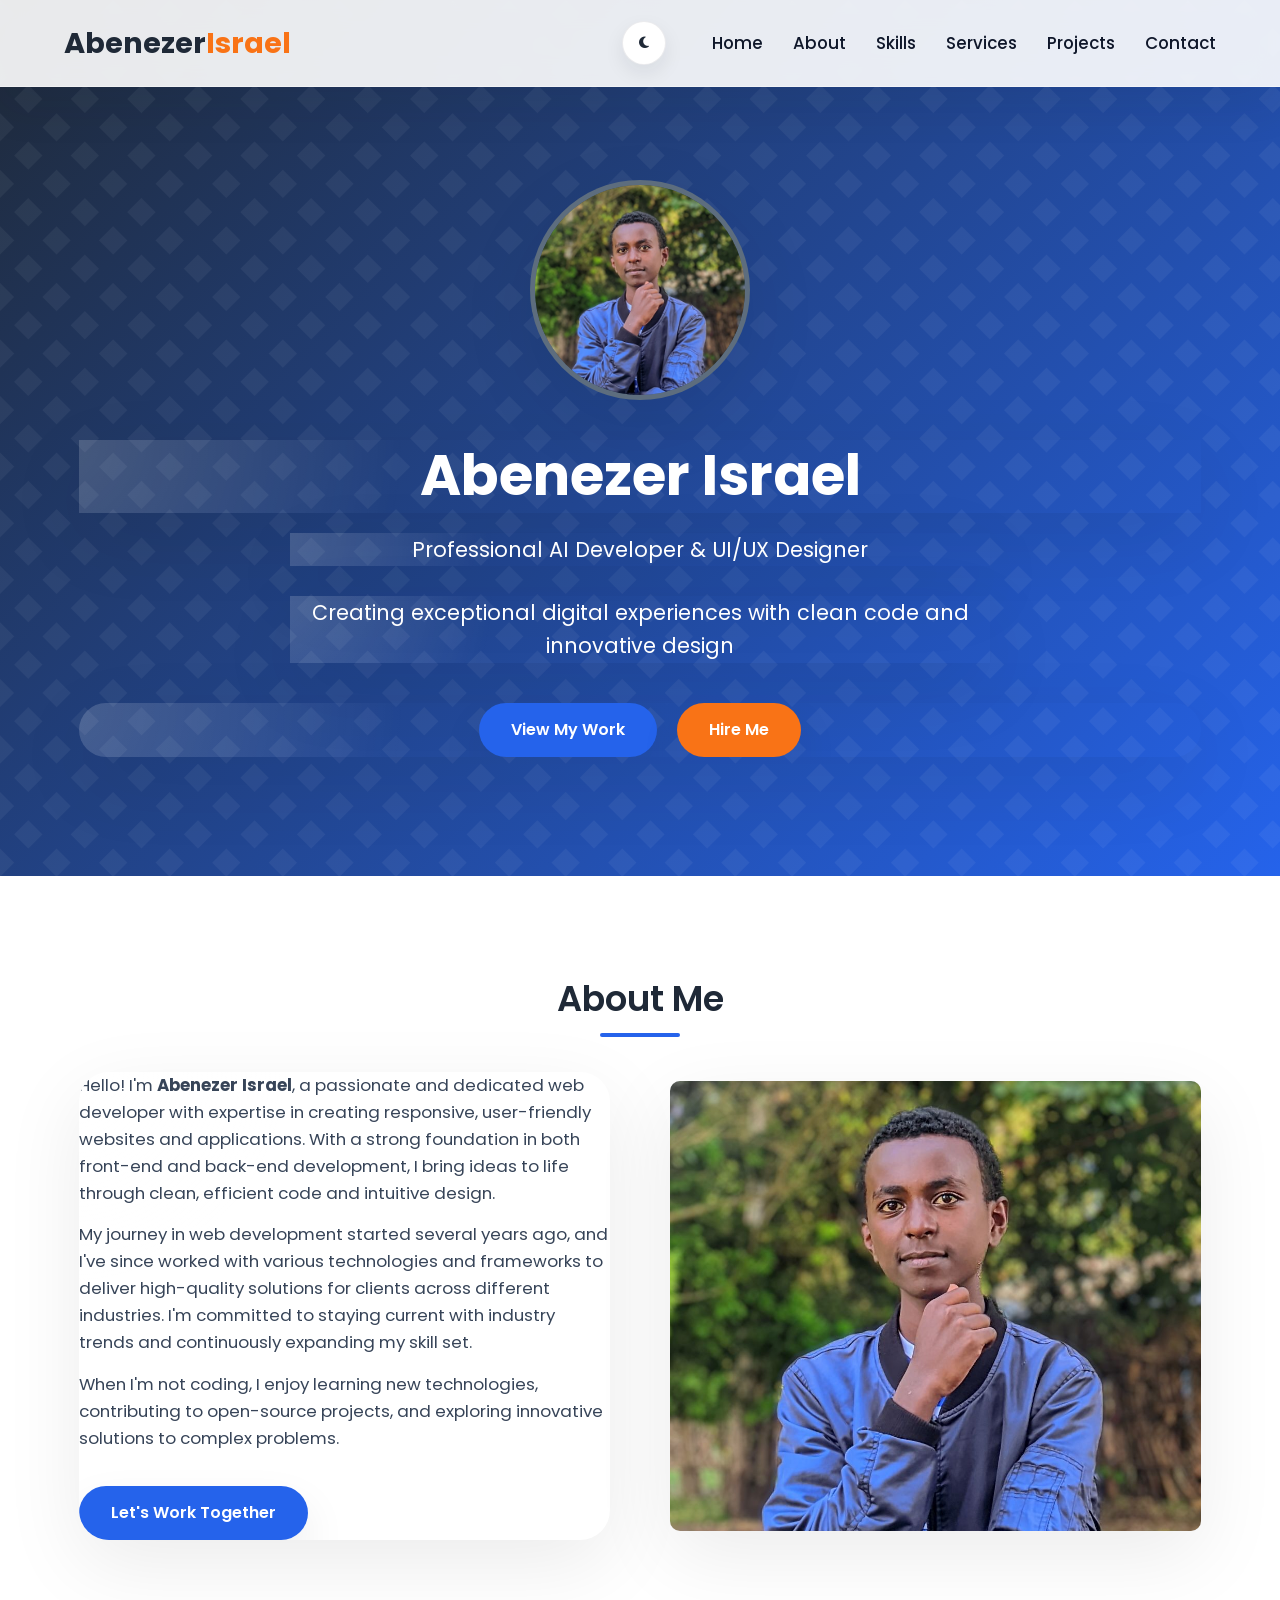
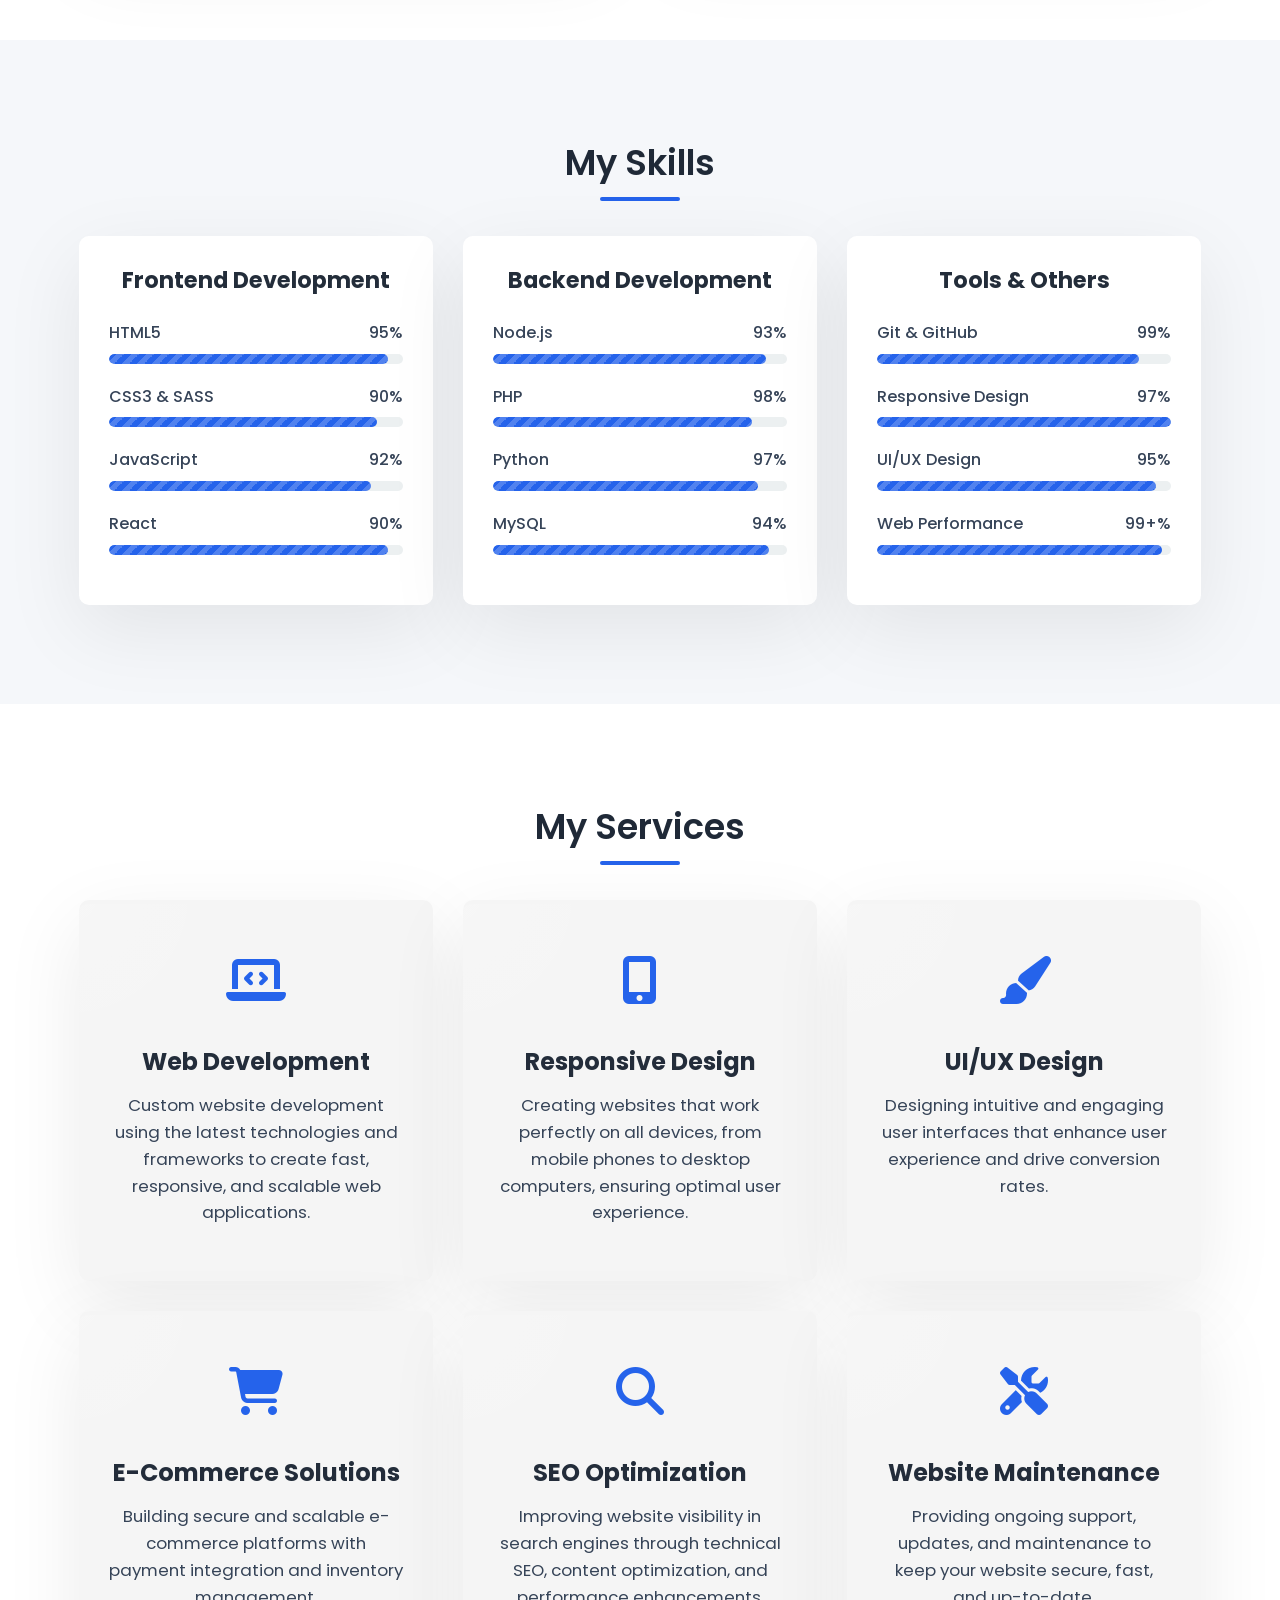
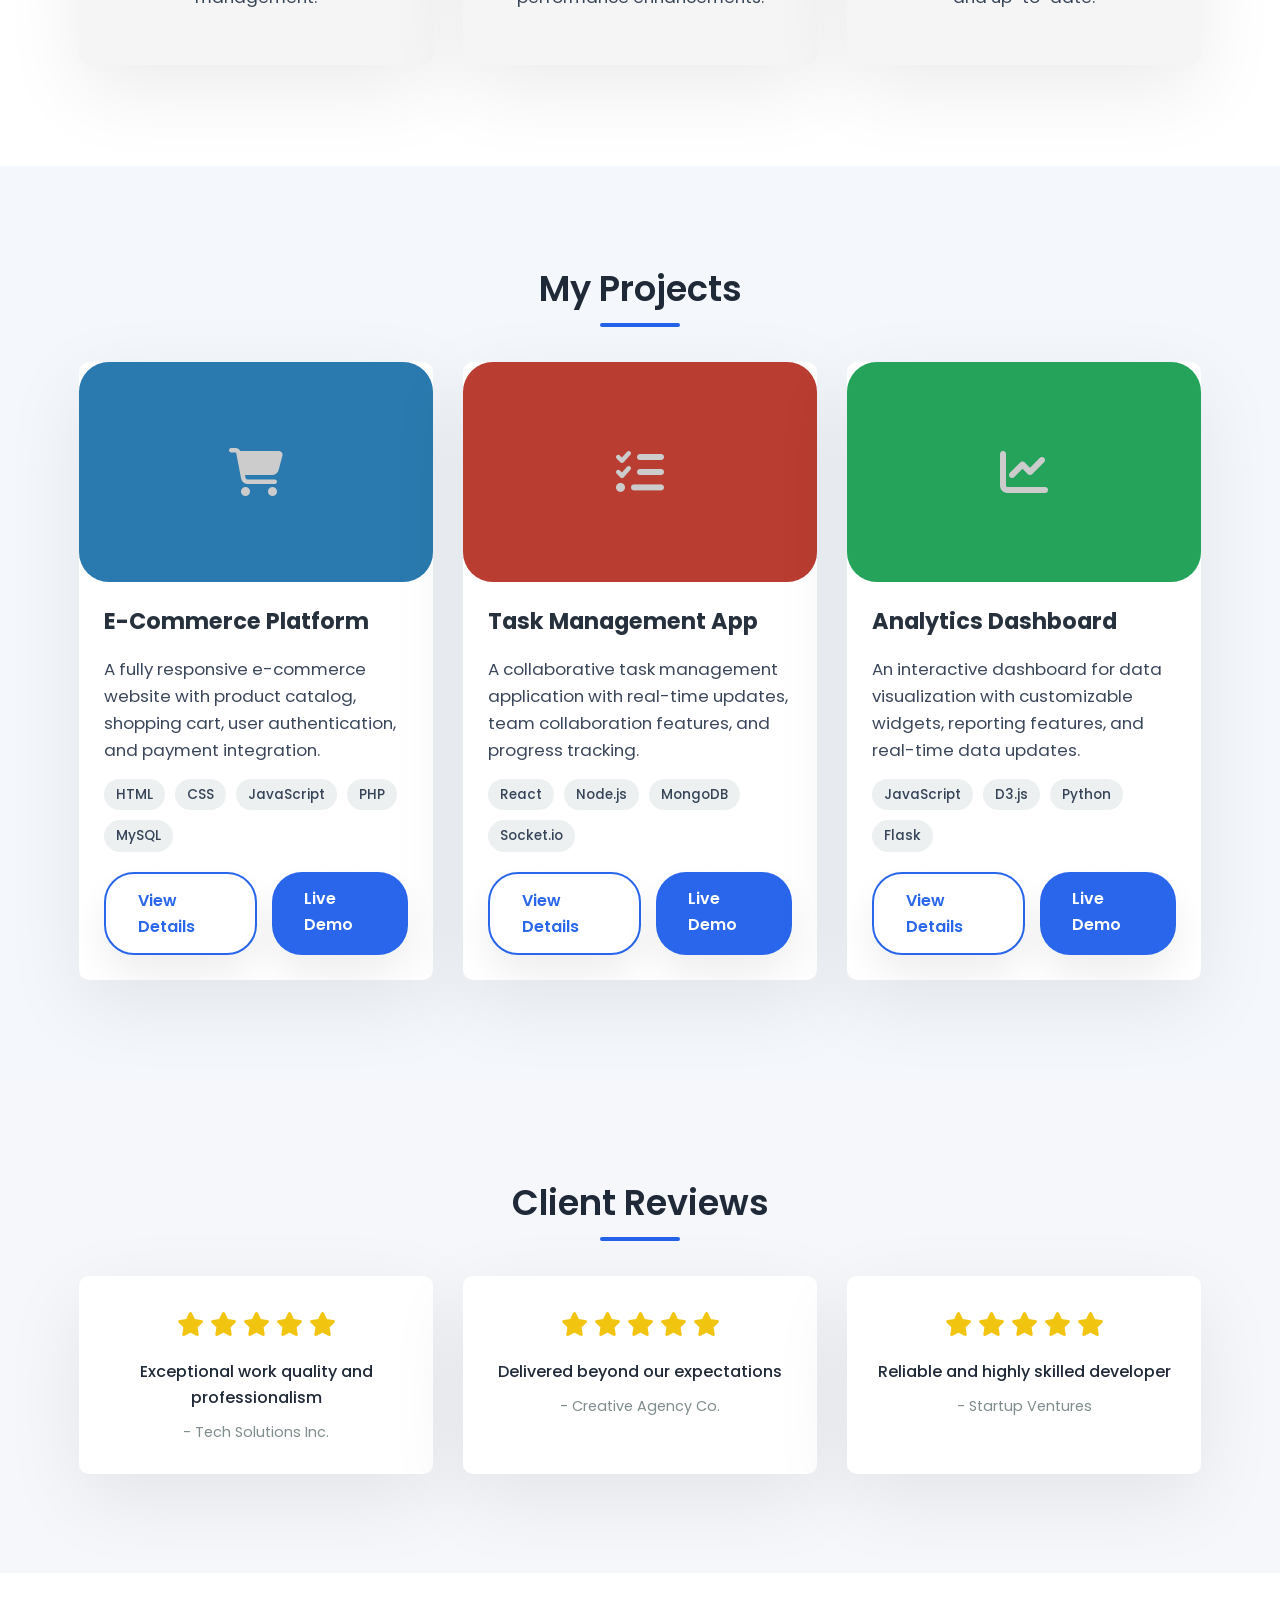
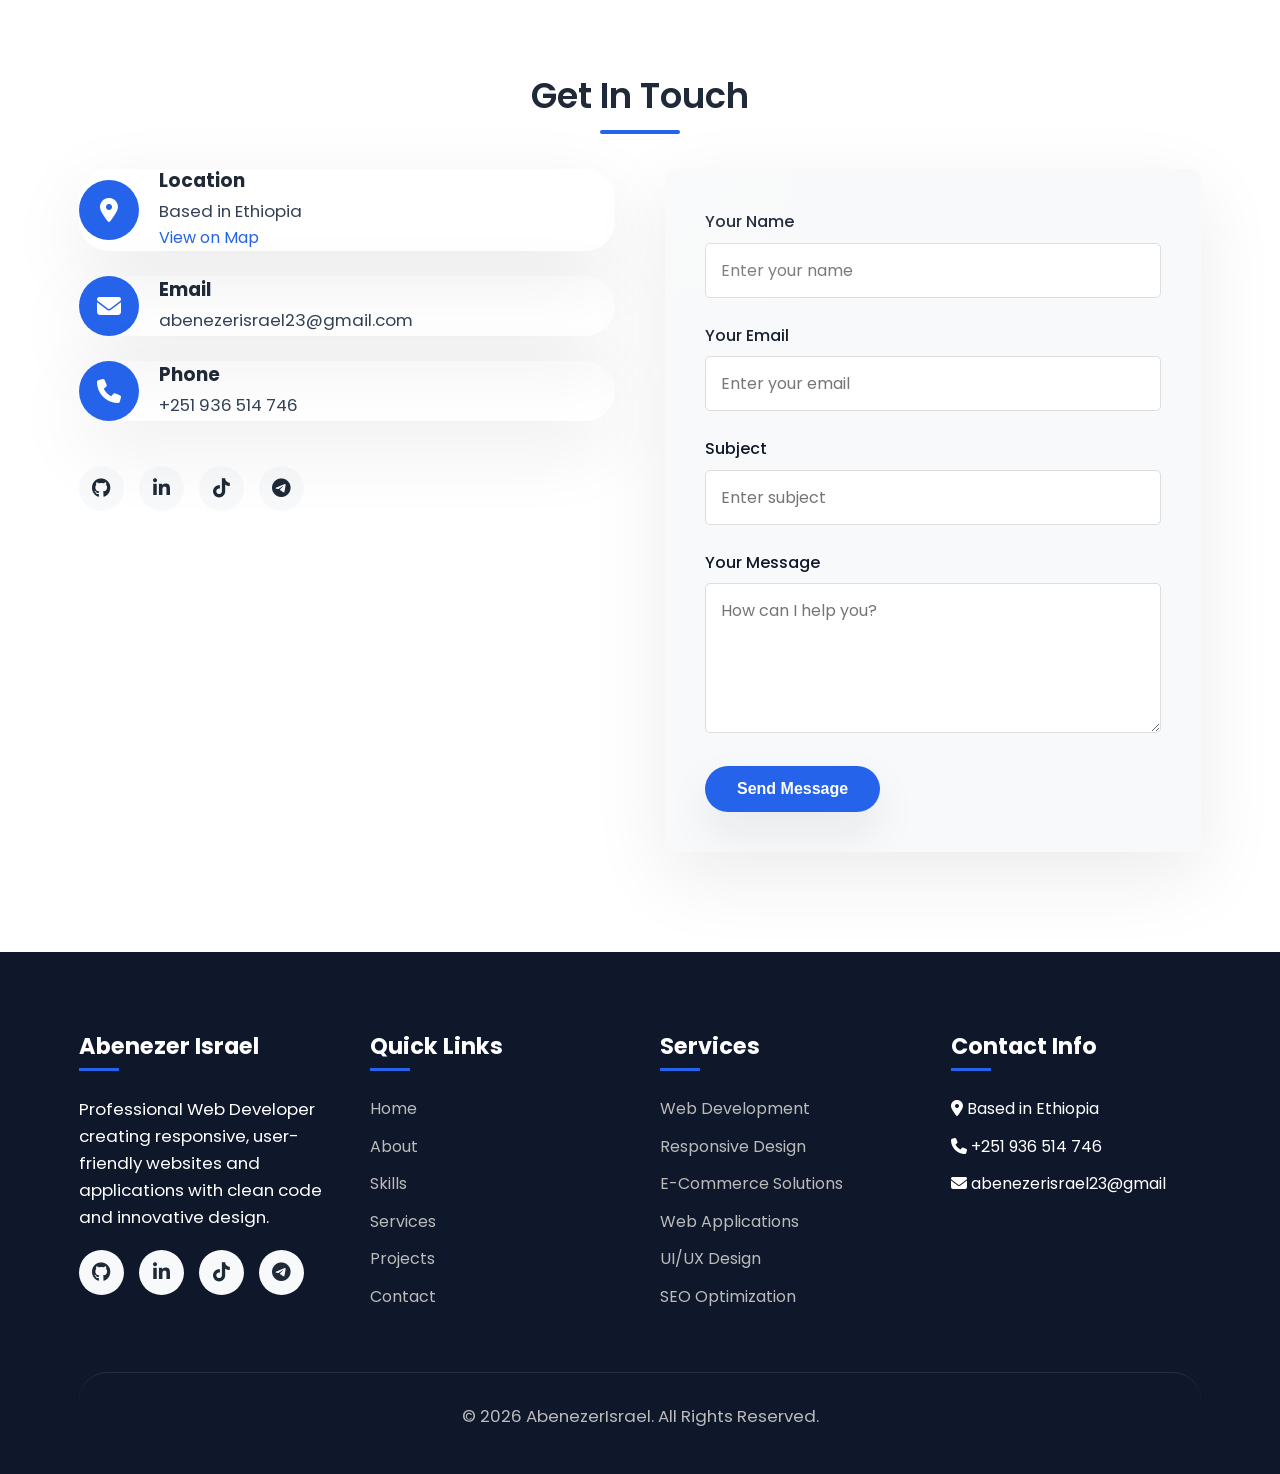
==== commit a10b043a: "resigne: formSubmit notification" ====
--- a/index.html
+++ b/index.html
@@ -432,6 +432,7 @@
                         <input type="hidden" name="_subject" value="New portfolio contact message">
                         <input type="hidden" name="_captcha" value="false">
                         <input type="hidden" name="_template" value="table">
+                        <input type="hidden" name="_autoresponse" value="Thank you for reaching out to Abenezer Israel. Your message has been received successfully and I will get back to you as soon as possible. Regards, Abenezer Israel">
                         <input type="hidden" name="_next" value="https://portfolio-latest.vercel.app/?success=1">
                         <input type="hidden" name="_honey" value="">
                         <div class="form-group">
@@ -451,8 +452,20 @@
                             <textarea id="message" name="message" class="form-control" placeholder="How can I help you?" required></textarea>
                         </div>
                         <button type="submit" class="btn">Send Message</button>
-                        <p class="form-status" id="formStatus" aria-live="polite"></p>
                     </form>
+
+                    <div id="formToast" class="toast-notification" role="status" aria-live="polite" aria-atomic="true" aria-hidden="true">
+                        <div class="toast-icon">
+                            <i class="fas fa-check-circle"></i>
+                        </div>
+                        <div class="toast-content">
+                            <strong class="toast-title">Message Sent</strong>
+                            <p class="toast-message">Thank you for reaching out. I will get back to you shortly.</p>
+                        </div>
+                        <button type="button" class="toast-close" aria-label="Close notification">
+                            <i class="fas fa-times"></i>
+                        </button>
+                    </div>
                 </div>
             </div>
         </div>
--- a/style.css
+++ b/style.css
@@ -839,20 +839,85 @@
             box-shadow: var(--shadow);
         }
 
-        .form-status {
-            margin-top: 16px;
-            min-height: 24px;
+        .toast-notification {
+            position: fixed;
+            right: 24px;
+            bottom: 24px;
+            z-index: 1200;
+            display: flex;
+            align-items: flex-start;
+            gap: 12px;
+            max-width: min(420px, calc(100vw - 24px));
+            padding: 16px 18px;
+            border-radius: 14px;
+            background: rgba(255, 255, 255, 0.98);
+            color: var(--text);
+            box-shadow: 0 18px 50px rgba(15, 23, 42, 0.18);
+            border: 1px solid rgba(15, 23, 42, 0.08);
+            opacity: 0;
+            transform: translateY(12px);
+            pointer-events: none;
+            transition: opacity 0.35s ease, transform 0.35s ease;
+            backdrop-filter: blur(10px);
+        }
+
+        .toast-notification.show {
+            opacity: 1;
+            transform: translateY(0);
+            pointer-events: auto;
+        }
+
+        .toast-notification.success {
+            border-left: 4px solid #16a34a;
+        }
+
+        .toast-notification.error {
+            border-left: 4px solid #dc2626;
+        }
+
+        .toast-icon {
+            flex-shrink: 0;
+            font-size: 1.15rem;
+            margin-top: 2px;
+            color: var(--secondary);
+        }
+
+        .toast-notification.success .toast-icon {
+            color: #16a34a;
+        }
+
+        .toast-notification.error .toast-icon {
+            color: #dc2626;
+        }
+
+        .toast-content {
+            flex: 1;
+        }
+
+        .toast-title {
+            display: block;
+            margin-bottom: 4px;
+            font-weight: 700;
+            color: var(--primary);
+        }
+
+        .toast-message {
+            margin: 0;
             font-size: 0.95rem;
-            font-weight: 600;
-            color: var(--secondary);
-        }
-
-        .form-status.success {
-            color: #16a34a;
-        }
-
-        .form-status.error {
-            color: #dc2626;
+            color: var(--muted);
+        }
+
+        .toast-close {
+            border: none;
+            background: transparent;
+            color: var(--muted);
+            cursor: pointer;
+            font-size: 0.95rem;
+            padding: 2px;
+        }
+
+        .toast-close:hover {
+            color: var(--primary);
         }
 
         .form-group {
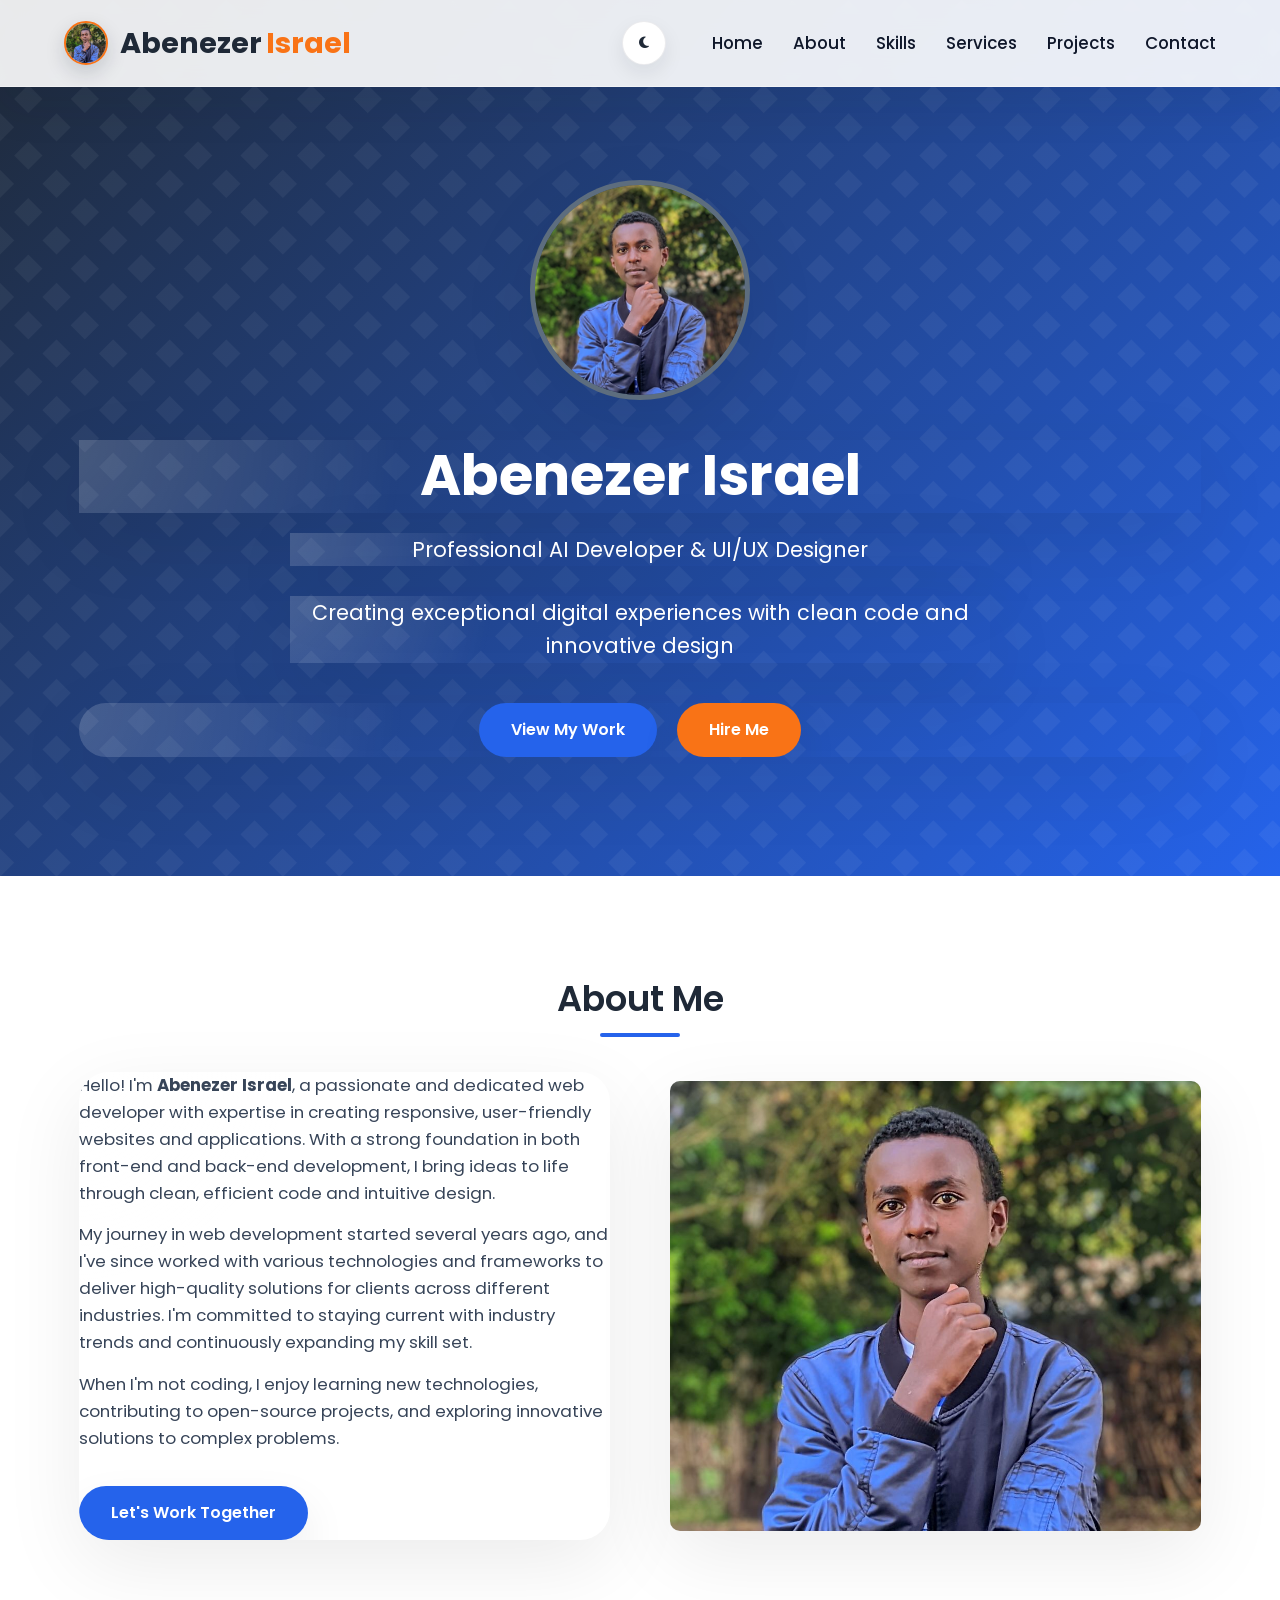
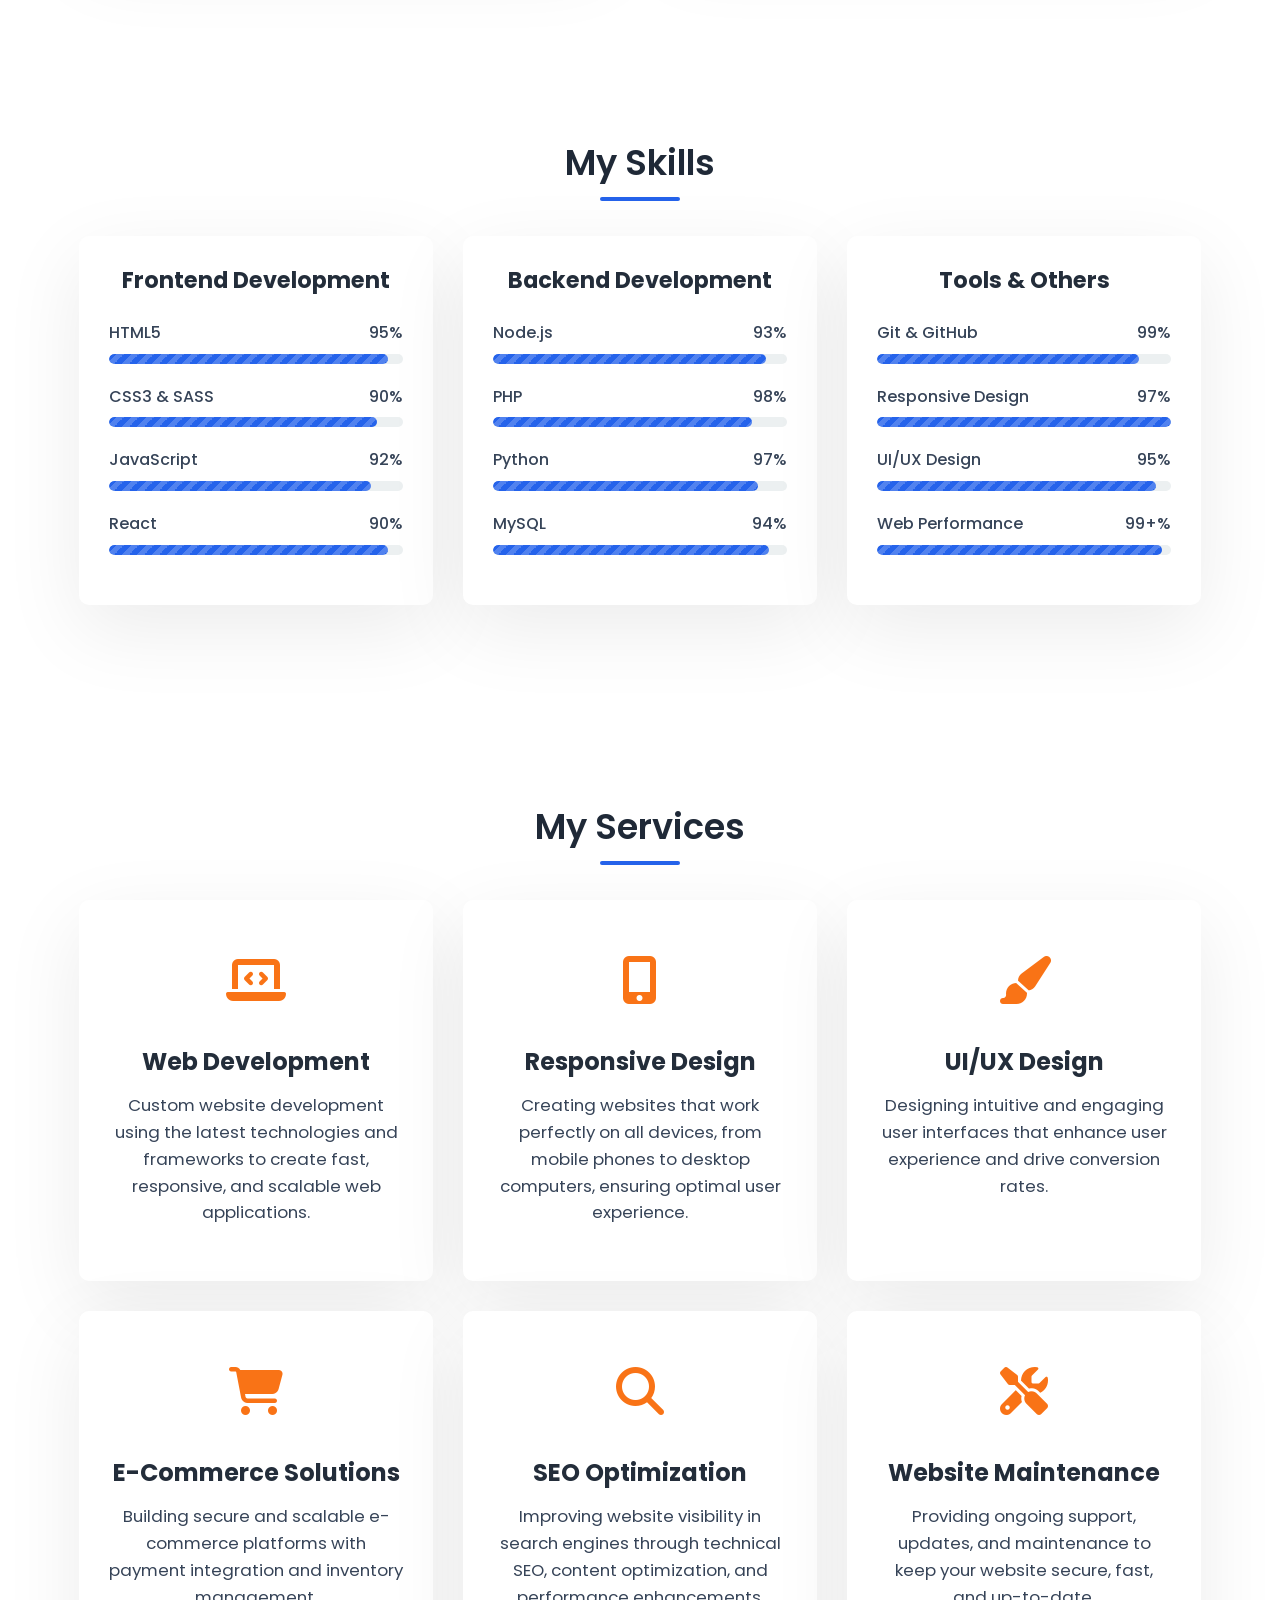
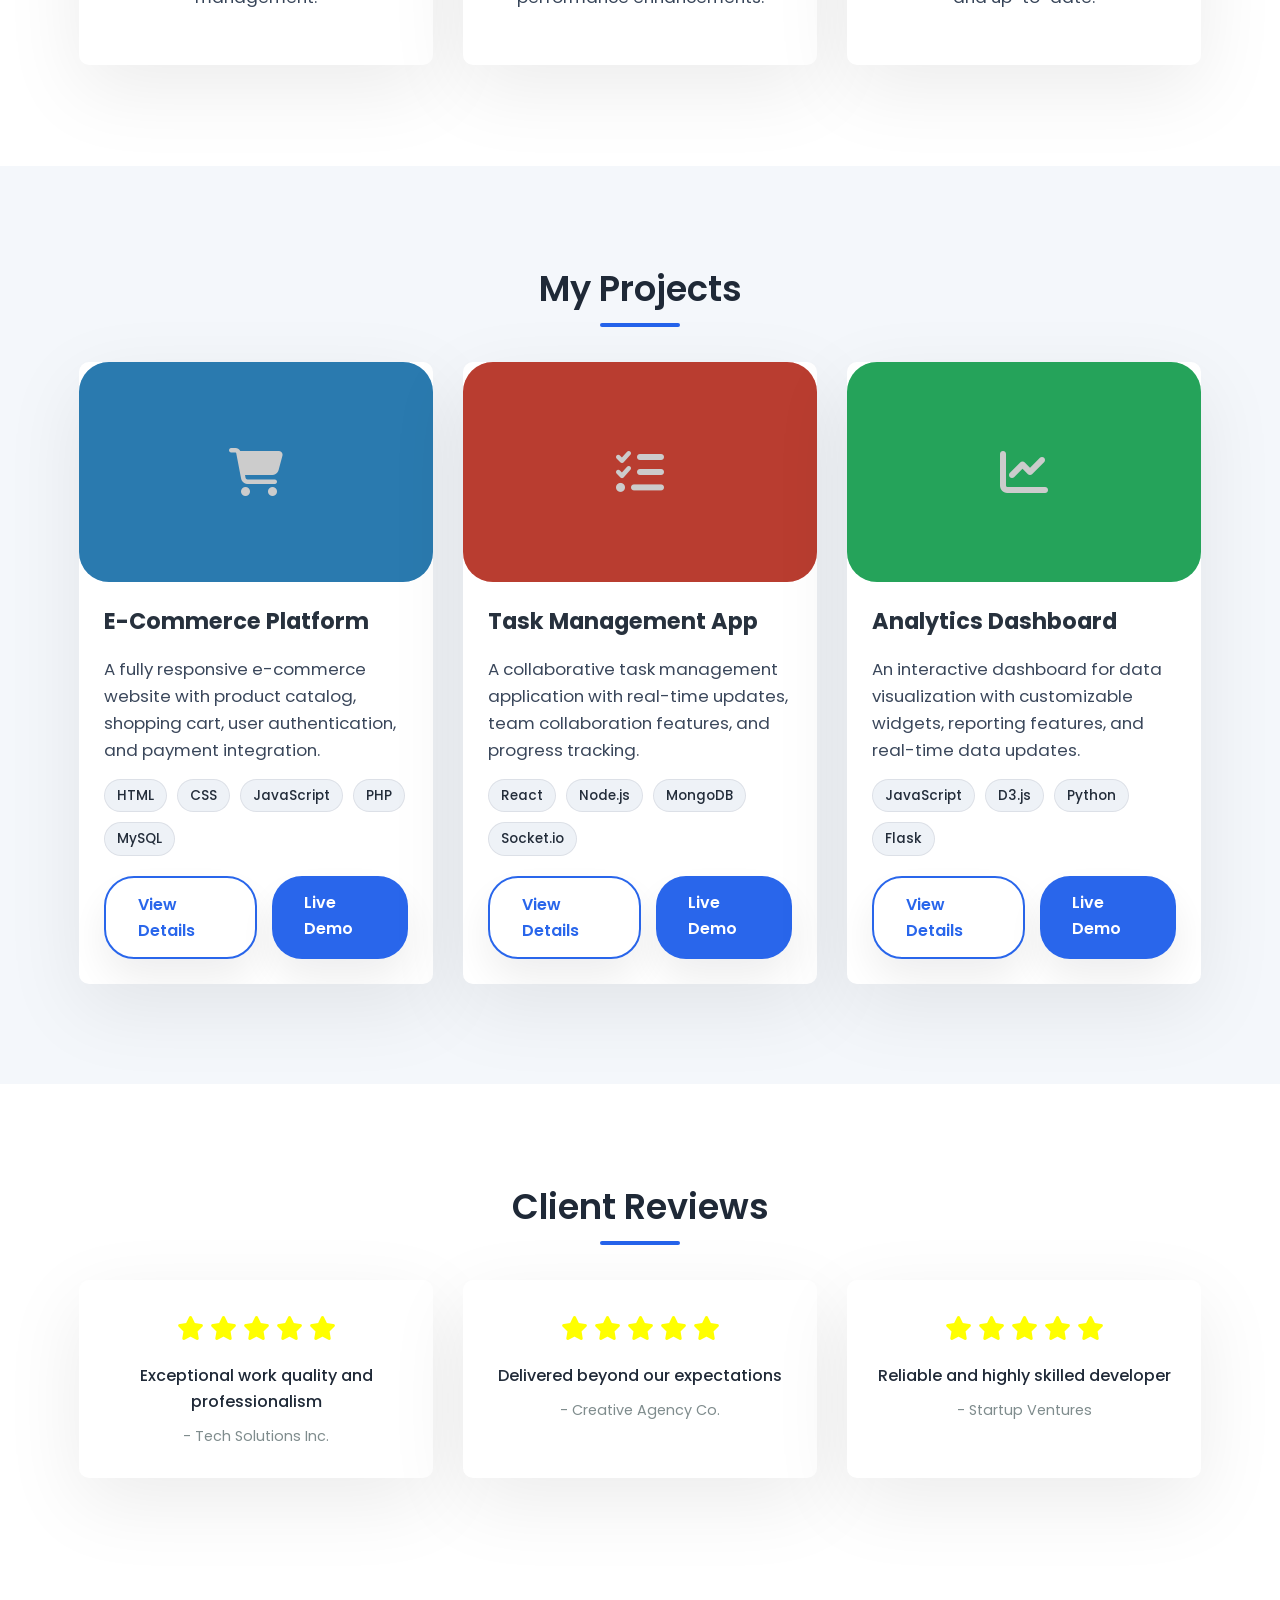
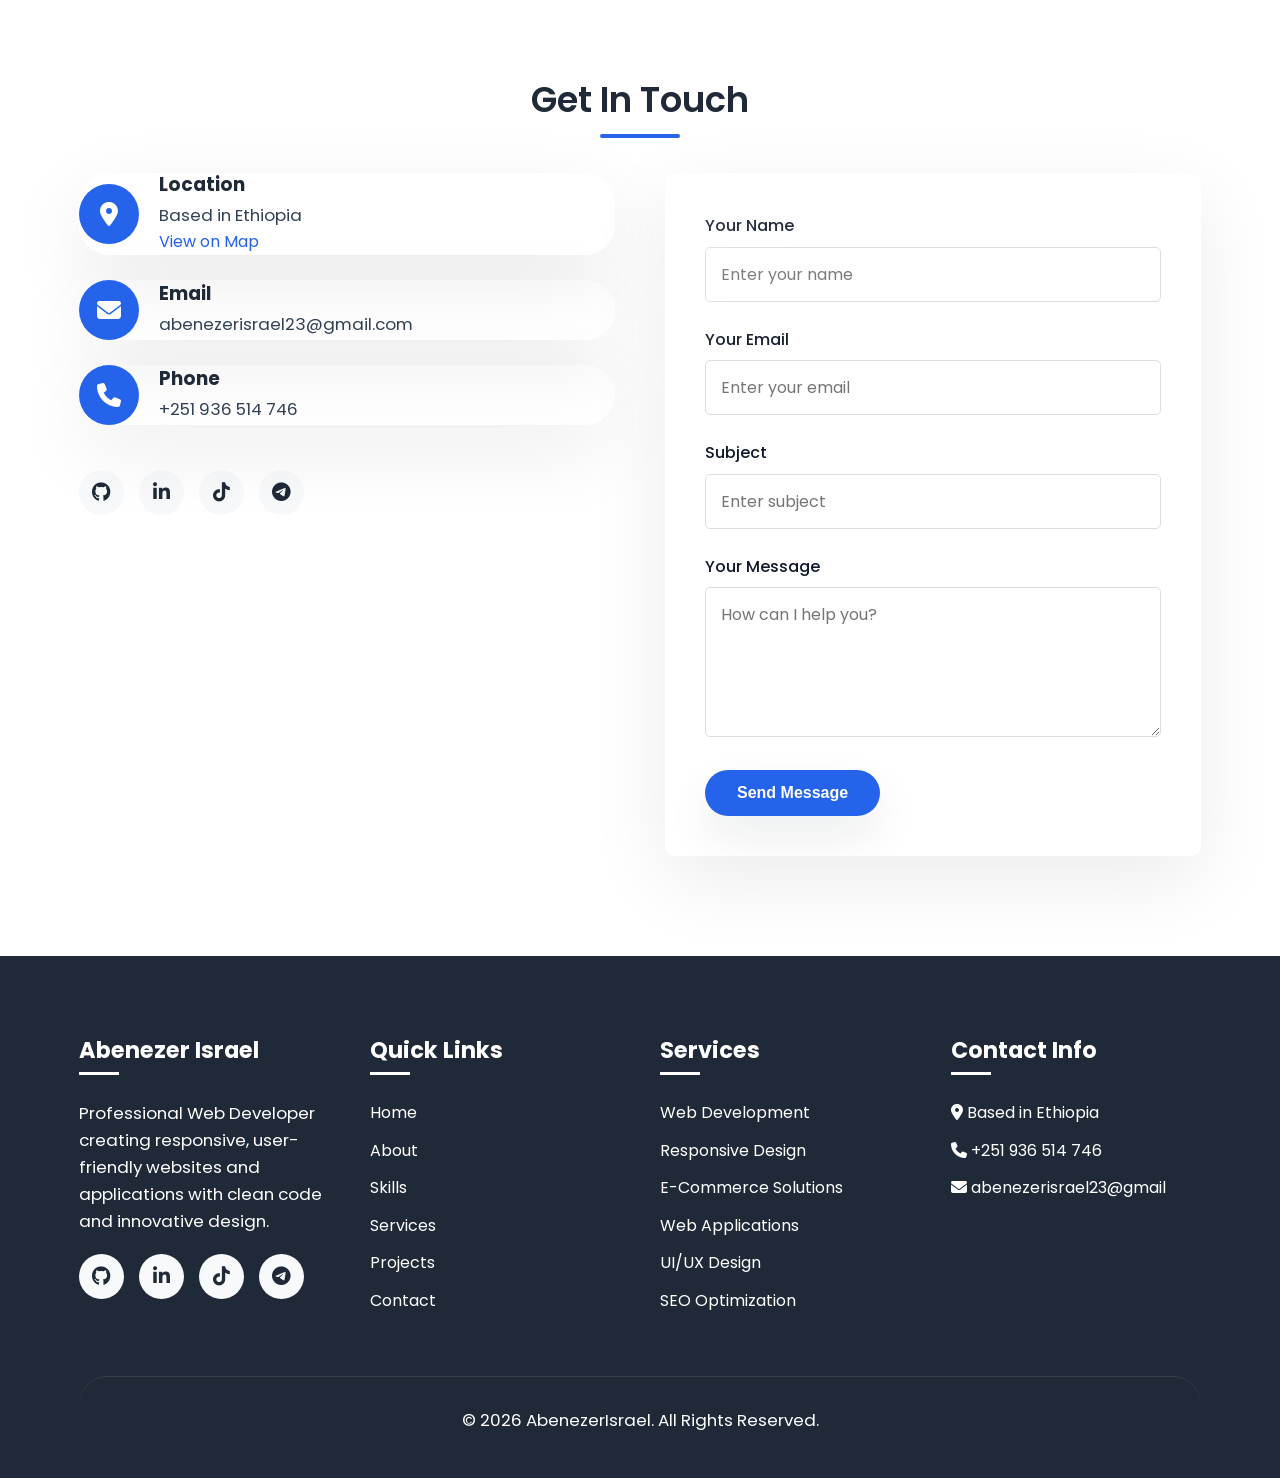
==== commit 178ef59e: "feat: ading iconfor web page" ====
--- a/index.html
+++ b/index.html
@@ -22,13 +22,18 @@
     <link rel="stylesheet" href="https://cdnjs.cloudflare.com/ajax/libs/font-awesome/6.4.0/css/all.min.css">
    <meta name="google-site-verification" content="cErxIAOGnml31DFaqFMl1H42cKqNGzI6ZD8SMkyfPg0" />
     <link href="https://fonts.googleapis.com/css2?family=Poppins:wght@300;400;500;600;700&display=swap" rel="stylesheet">
+    <link rel="icon" type="image/jpeg" href="me.jpg">
+    <link rel="apple-touch-icon" href="me.jpg">
     <link rel="stylesheet" href="style.css">
 </head>
 <body>
     <script src="java.js" defer=""></script>
     <header>
         <div class="container header-container">
-            <a href="#home" class="logo">Abenezer <span>Israel</span></a>
+            <a href="#home" class="logo">
+                <img src="me.jpg" alt="Abenezer Israel" class="logo-image">
+                <span class="logo-text">Abenezer <span>Israel</span></span>
+            </a>
             <div class="header-actions">
                 <button class="theme-toggle" id="themeToggle" type="button" aria-label="Toggle theme" aria-pressed="false">
                     <i class="fas fa-moon"></i>
--- a/style.css
+++ b/style.css
@@ -250,9 +250,25 @@
             text-decoration: none;
             display: flex;
             align-items: center;
-        }
-
-        .logo span {
+            gap: 12px;
+        }
+
+        .logo-image {
+            width: 44px;
+            height: 44px;
+            border-radius: 50%;
+            object-fit: cover;
+            border: 2px solid var(--accent);
+            box-shadow: 0 8px 20px rgba(15, 23, 42, 0.16);
+        }
+
+        .logo-text {
+            display: inline-flex;
+            align-items: center;
+            gap: 4px;
+        }
+
+        .logo-text span {
             color: var(--accent);
         }
 
@@ -303,6 +319,21 @@
         body[data-theme="dark"] header {
             background: rgba(6, 8, 22, 0.88);
             border-bottom: 1px solid var(--border);
+        }
+
+        body[data-theme="dark"] .theme-toggle,
+        body[data-theme="dark"] .menu-toggle {
+            background: var(--surface);
+            color: var(--primary);
+            border-color: var(--border);
+            box-shadow: 0 8px 20px rgba(2, 6, 23, 0.28);
+        }
+
+        body[data-theme="dark"] .theme-toggle:hover,
+        body[data-theme="dark"] .menu-toggle:hover {
+            background: var(--secondary);
+            color: white;
+            border-color: var(--secondary);
         }
 
         body[data-theme="dark"] .about,
@@ -343,7 +374,7 @@
 
         body[data-theme="dark"] .social-links a,
         body[data-theme="dark"] .footer-links a {
-            color: var(--secondary);
+            color: #ffffff;
         }
 
         body[data-theme="dark"] .hero {
@@ -422,7 +453,7 @@
 
         /* About Section */
         .about {
-            background: white;
+            background: #ffffff;
         }
 
         .about-content {
@@ -489,7 +520,7 @@
 
         /* Skills Section */
         .skills {
-            background: #f5f7fa;
+            background: #ffffff;
         }
 
         .skills-container {
@@ -576,7 +607,7 @@
 
         /* Services Section */
         .services {
-            background: white;
+            background: #ffffff;
         }
 
         .services-grid {
@@ -586,7 +617,7 @@
         }
 
         .service-card {
-            background: whitesmoke;
+            background: #ffffff;
             border-radius: 10px;
             padding: 40px 30px;
             text-align: center;
@@ -602,7 +633,7 @@
 
         .service-icon {
             font-size: 3rem;
-            color: var(--secondary);
+            color: var(--accent);
             margin-bottom: 25px;
         }
 
@@ -610,6 +641,10 @@
             font-size: 1.5rem;
             margin-bottom: 15px;
             color: var(--primary);
+        }
+
+        .service-card p {
+            color: var(--text);
         }
 
         /* Projects Section */
@@ -670,12 +705,19 @@
         }
 
         .project-tag {
-            background: #ecf0f1;
-            color: var(--text);
+            background: var(--surface-alt);
+            color: var(--primary);
             padding: 5px 12px;
             border-radius: 20px;
             font-size: 0.85rem;
             font-weight: 500;
+            border: 1px solid var(--border);
+        }
+
+        body[data-theme="dark"] .project-tag {
+            background: rgba(96, 165, 250, 0.16);
+            color: var(--text);
+            border-color: rgba(96, 165, 250, 0.25);
         }
 
         .project-links {
@@ -762,7 +804,7 @@
 
         /* Contact Section */
         .contact {
-            background: white;
+            background: #ffffff;
         }
 
         .contact-container {
@@ -833,7 +875,7 @@
         }
 
         .contact-form {
-            background: #f8f9fa;
+            background: #ffffff;
             padding: 40px;
             border-radius: 10px;
             box-shadow: var(--shadow);
@@ -954,9 +996,22 @@
 
         /* Footer */
         footer {
-            background: var(--dark);
-            color: white;
+            background: var(--primary);
+            color: #ffffff;
             padding: 80px 0 30px;
+        }
+
+        body[data-theme="dark"] footer {
+            background: #0f172a;
+            color: #ffffff;
+        }
+
+        body[data-theme="dark"] .footer-column h3,
+        body[data-theme="dark"] .footer-column p,
+        body[data-theme="dark"] .footer-links li,
+        body[data-theme="dark"] .footer-links a,
+        body[data-theme="dark"] .copyright {
+            color: #ffffff;
         }
 
         .footer-content {
@@ -967,11 +1022,15 @@
         }
 
         .footer-column h3 {
-            color: white;
+            color: #ffffff;
             margin-bottom: 25px;
             font-size: 1.4rem;
             position: relative;
             padding-bottom: 10px;
+        }
+
+        .footer-column p {
+            color: #ffffff;
         }
 
         .footer-column h3:after {
@@ -981,7 +1040,7 @@
             left: 0;
             width: 40px;
             height: 3px;
-            background: var(--secondary);
+            background: #ffffff;
         }
 
         .footer-links {
@@ -990,10 +1049,11 @@
 
         .footer-links li {
             margin-bottom: 12px;
+            color: #ffffff;
         }
 
         .footer-links a {
-            color: #bbb;
+            color: #ffffff;
             text-decoration: none;
             transition: var(--transition);
         }
@@ -1008,12 +1068,12 @@
             padding-top: 30px;
             border-top: 1px solid rgba(255, 255, 255, 0.1);
             font-size: 0.95rem;
-            color: #bbb;
+            color: #ffffff;
         }
 
         /* Rating Section */
         .ratings {
-            background: #f5f7fa;
+            background: #ffffff;
             text-align: center;
         }
 
@@ -1037,7 +1097,7 @@
         }
 
         .rating-stars {
-            color: #f1c40f;
+            color:yellow;
             font-size: 1.5rem;
             margin-bottom: 15px;
         }
@@ -1091,10 +1151,12 @@
                 top: 100%;
                 left: 0;
                 width: 100%;
-                background: white;
+                background: var(--surface);
+                color: var(--text);
                 box-shadow: var(--shadow);
                 display: none;
                 padding: 20px 0;
+                border: 1px solid var(--border);
             }
             
             nav.active {
